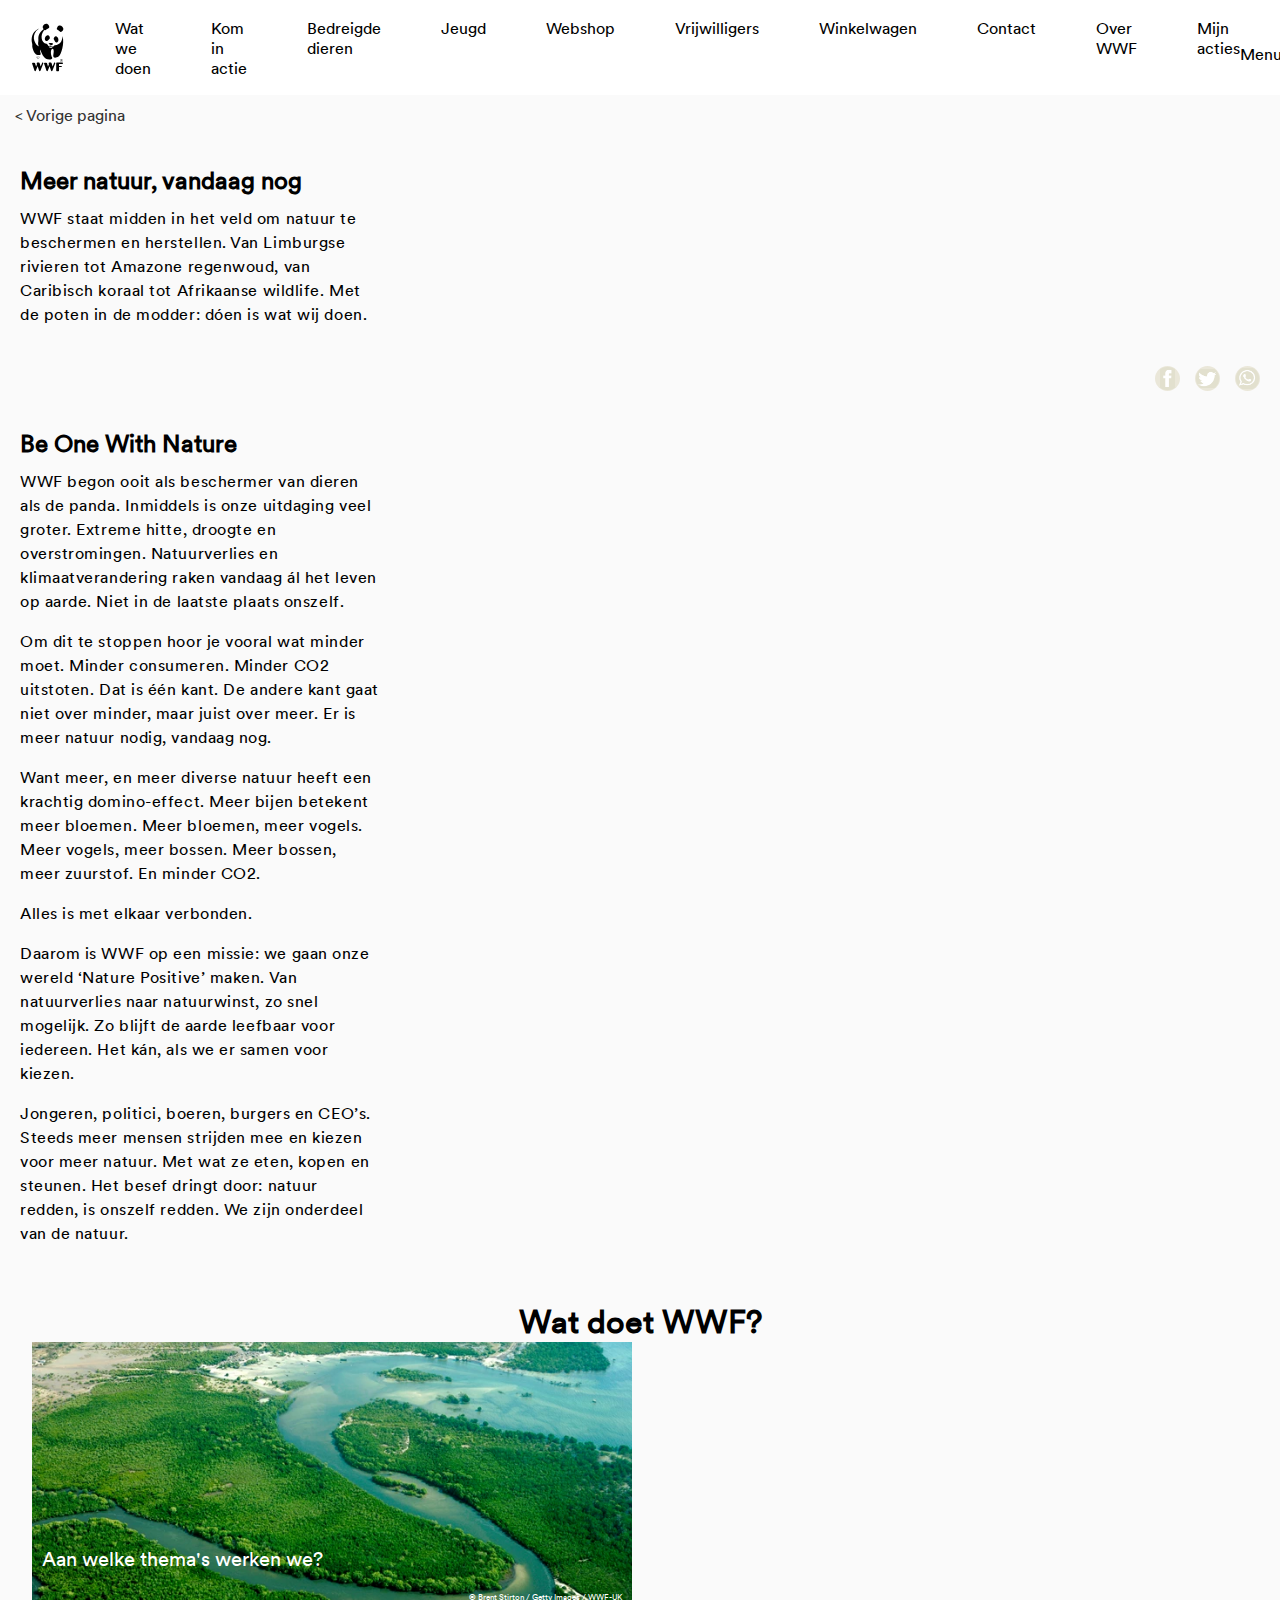
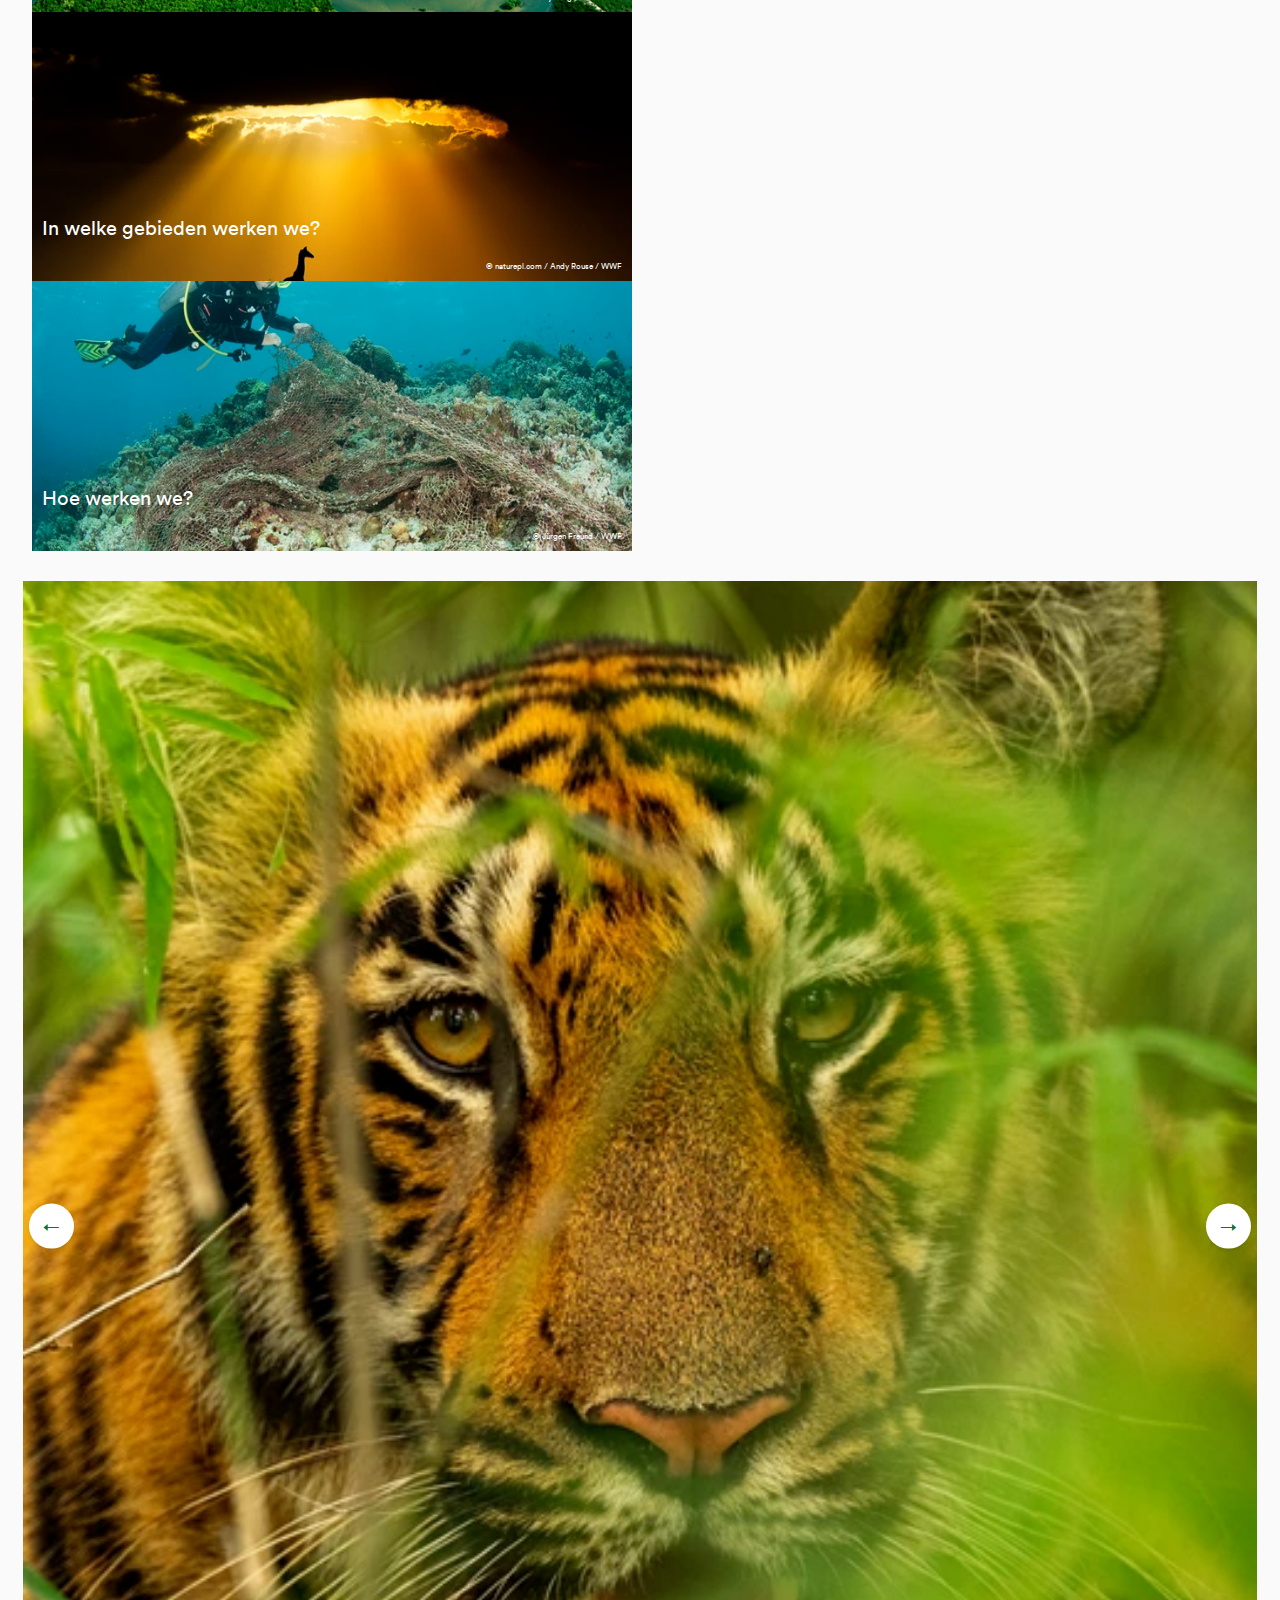
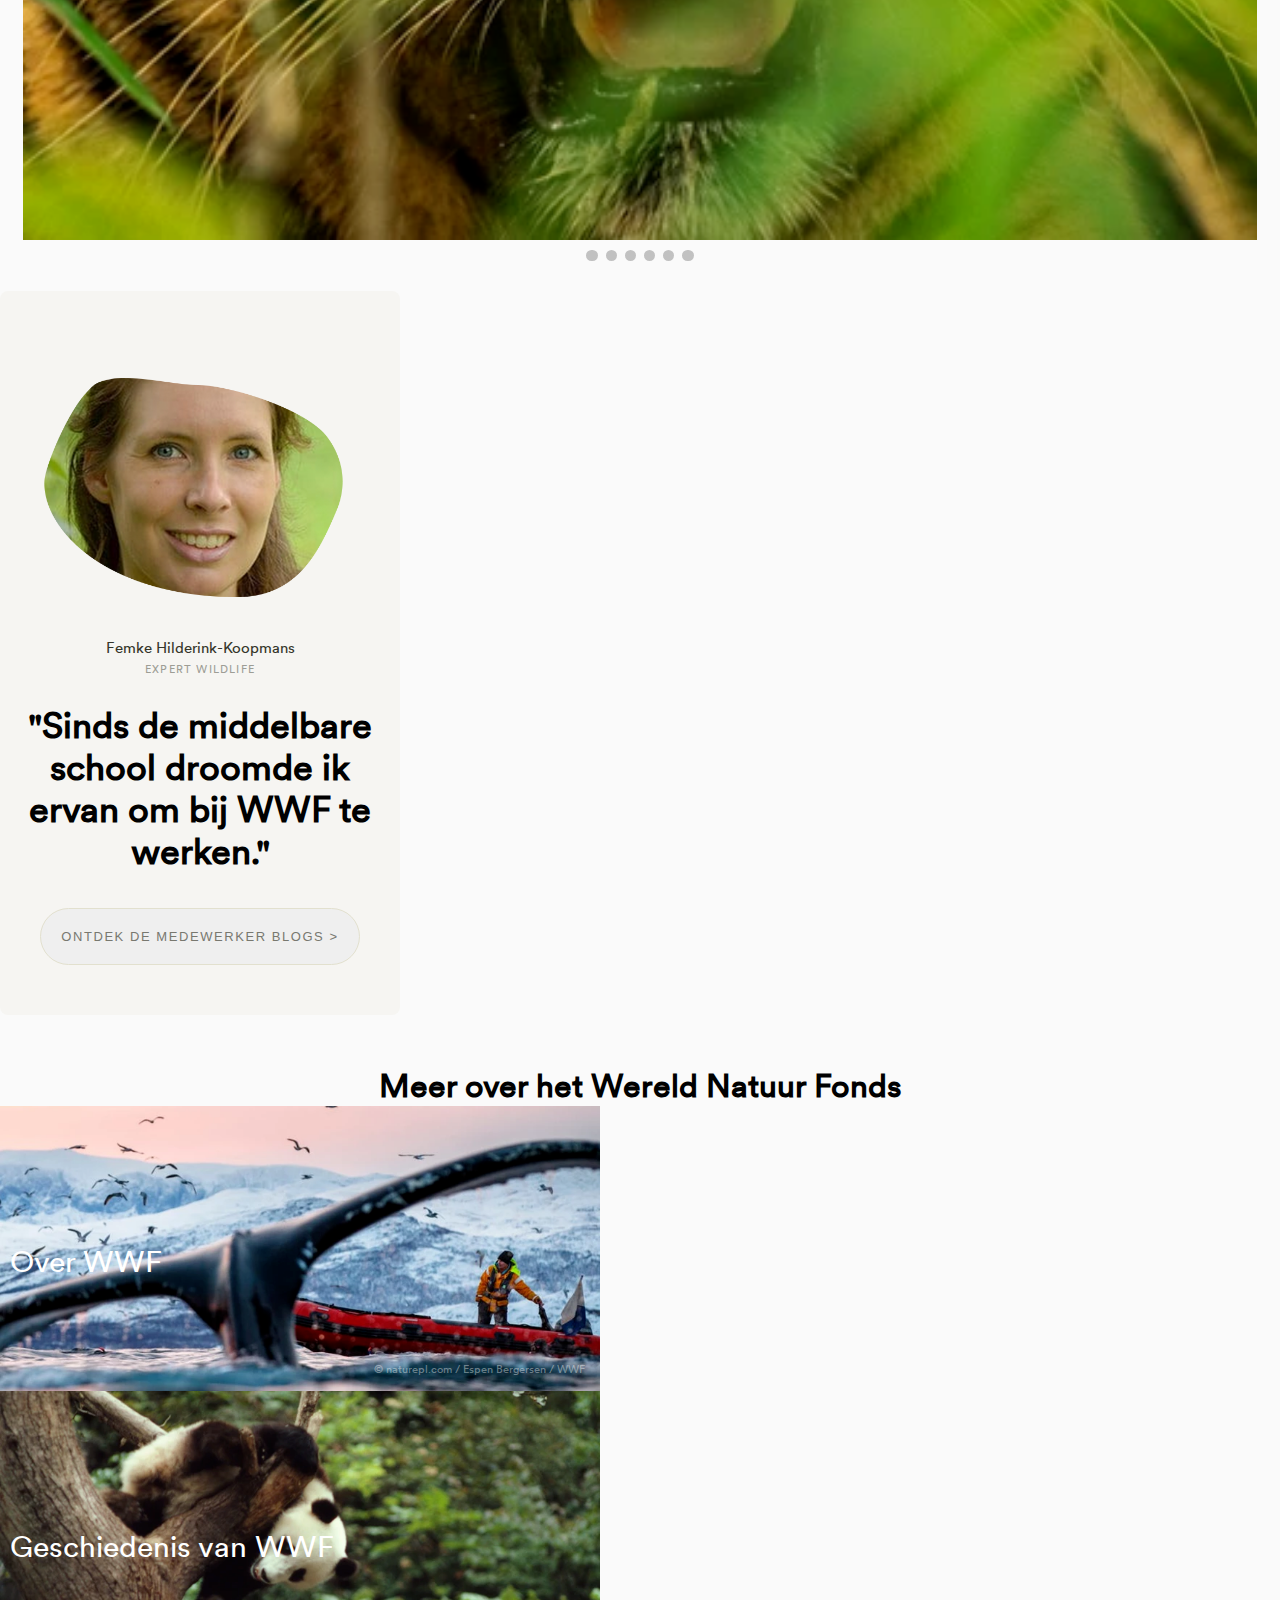
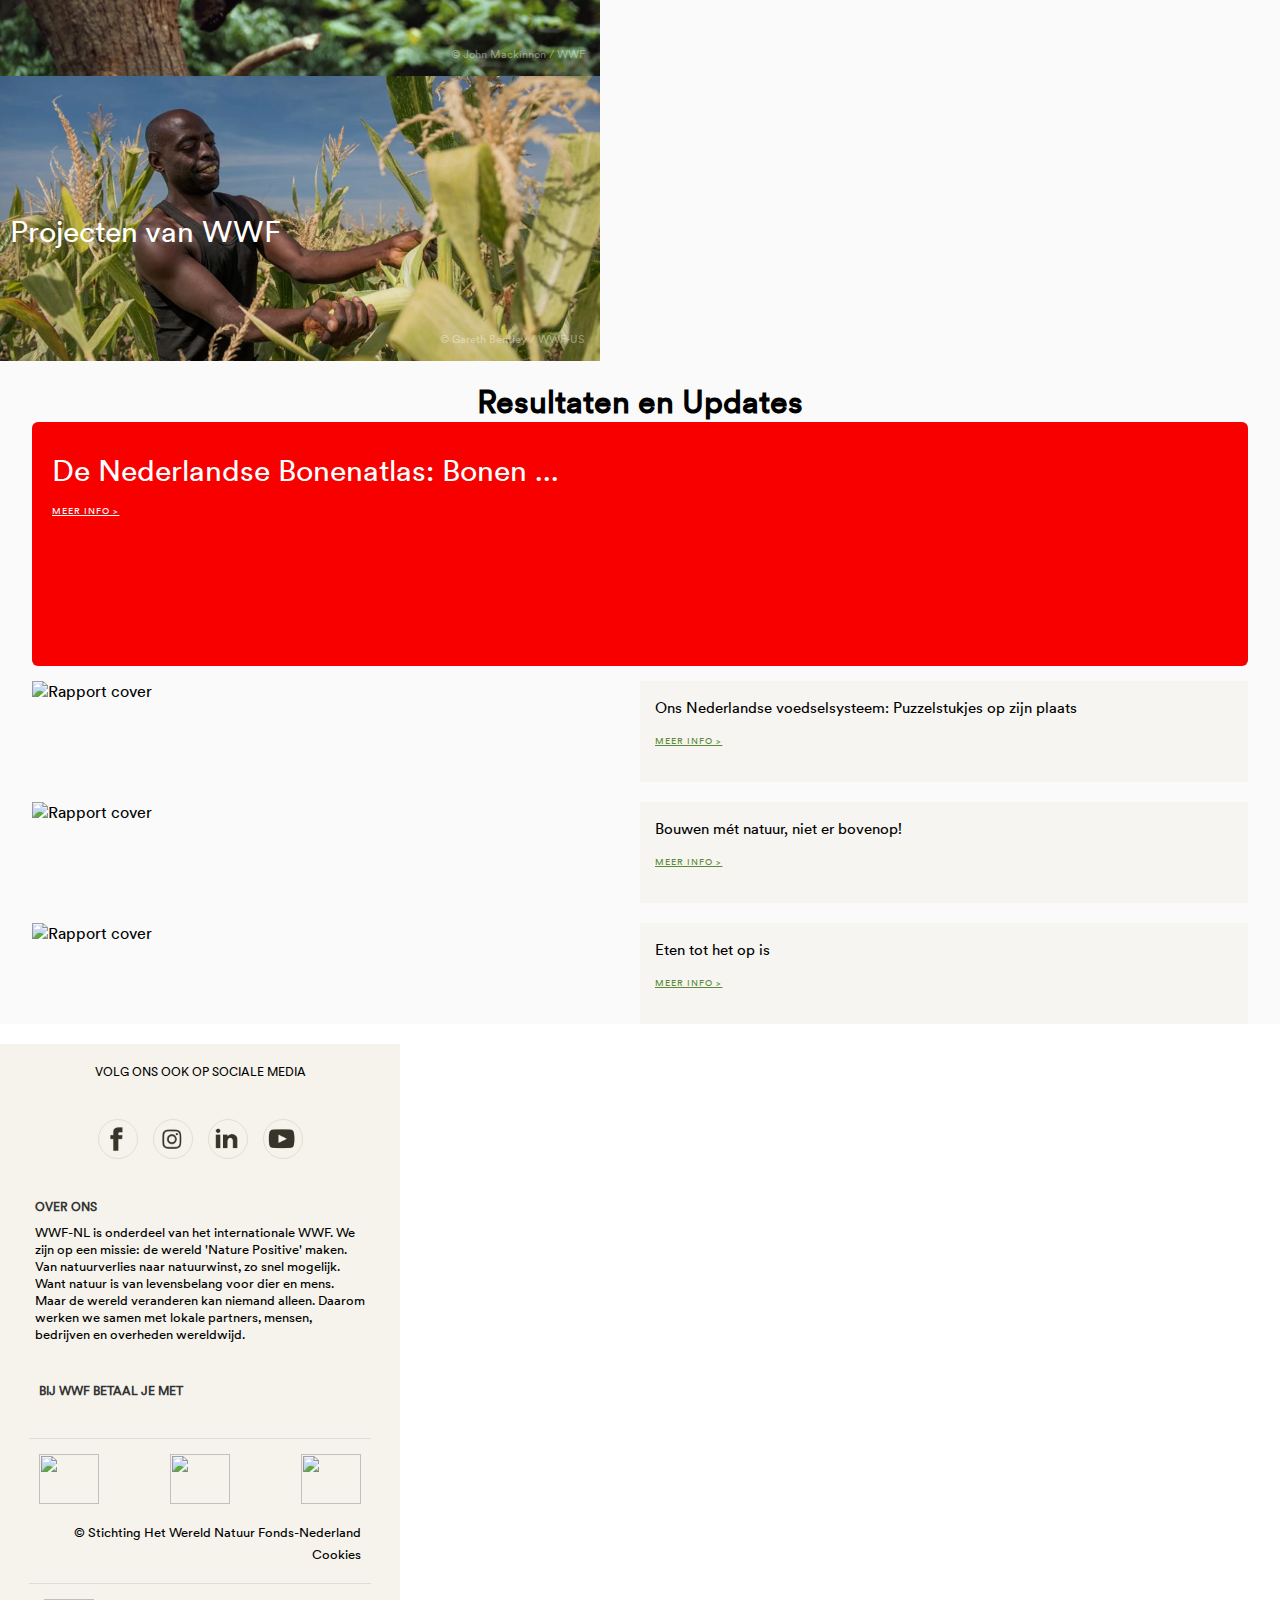
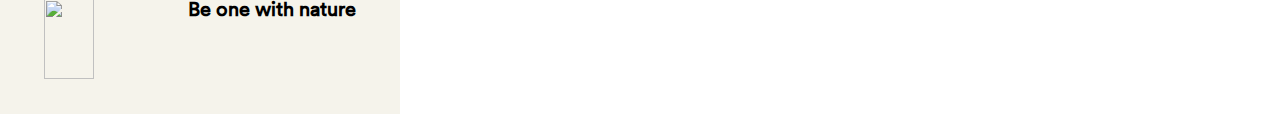
==== WatWeDoen.html @ 71cc3b85 "`hjdfljkgh;kjhgbh;j" ====
<!DOCTYPE html>
<html lang="nl">

<head>
    <meta charset="UTF-8">
    <meta name="author" content="jouw naam">
    <meta name="viewport" content="width=device-width, initial-scale=1">

    <title>WWF</title>
    <link href="styles/style.css" rel="stylesheet">
    <script src="scripts/script.js" defer></script>
    <link rel="icon" type="image/svg+xml" href="images/favicon.svg">
</head>

<body>
    <header>
        <nav class="navbar">
            <a href="#" class="nav-branding">
                <img src="images/logo.svg" alt="WWF logo" class="nav-logo">
            </a>


            <ul class="nav-menu">
                <li class="nav-item">
                    <a href="#" class="nav-link">Wat we doen</a>
                    <ul>
                        <li class="nav-item"><a href="#" class="nav-link" id="back-link">Terug</a></li>
                        <li class="nav-item"><a href="WatWeDoen.html" class="nav-link"><strong>Wat we doen</strong></a>
                        </li>
                        <li class="nav-item"><a href="#" class="nav-link">Onze focus</a></li>
                        <li class="nav-item"><a href="#" class="nav-link">Waar zijn we actief</a></li>
                        <li class="nav-item"><a href="#" class="nav-link">Hoe we werken</a></li>
                        <li class="nav-item"><a href="#" class="nav-link">Actueel</a></li>
                    </ul>
                </li>
                <li class="nav-item"><a href="#" class="nav-link">Kom in actie</a></li>
                <li class="nav-item"><a href="#" class="nav-link">Bedreigde dieren</a></li>
                <li class="nav-item"><a href="#" class="nav-link">Jeugd</a></li>
                <li class="nav-item"><a href="index.html" class="nav-link">Webshop</a></li>
                <li class="nav-item"><a href="#" class="nav-link">Vrijwilligers</a></li>
                <li class="nav-item"><a href="#" class="nav-link">Winkelwagen</a></li>
                <li class="nav-item"><a href="#" class="nav-link">Contact</a></li>
                <li class="nav-item"><a href="#" class="nav-link">Over WWF</a></li>
                <li class="nav-item"><a href="#" class="nav-link">Mijn acties</a></li>
            </ul>

            <div class="hamburger">
                <p id="div1">Menu</p>
                <span class="bar" id="div2"></span>
                <span class="bar" id="div3"></span>
                <span class="bar" id="div4"></span>
            </div>

        </nav>
    </header>

    <main class="main2">
        <!-- vorige knop -->
        <a href="index.html" class="back-button">
            &lt; Vorige pagina
        </a>

        <!-- Head 2 -->
        <div class="Head-p2">
            <h1>Meer natuur, vandaag nog</h1>
            <p>WWF staat midden in het veld om natuur te beschermen en herstellen.
                Van Limburgse rivieren tot Amazone regenwoud, van Caribisch koraal tot Afrikaanse wildlife.
                Met de poten in de modder: dóen is wat wij doen.</p>
        </div>

        <!-- deelknoppen -->
        <div class="social-share2">
            <a href="http://www.facebook.com/sharer.php?u=https://www.wwf.nl/webshop/kleding-accessoires/schoenen-en-sokken/retro-sportsokken-zwart-met-panda-logo-maat-35-40"
                target="_blank" class="icon facebook" aria-label="Deel op Facebook">
                <img src="images/facebook-icon.png" alt="Facebook">
            </a>

            <a href="https://twitter.com/share?url=https://www.wwf.nl/webshop/kleding-accessoires/schoenen-en-sokken/retro-sportsokken-zwart-met-panda-logo-maat-35-40"
                target="_blank" class="icon twitter" aria-label="Deel op Twitter">
                <img src="images/twitter-icon.png" alt="Twitter">
            </a>

            <a href="https://www.wwf.nl/webshop/kleding-accessoires/schoenen-en-sokken/retro-sportsokken-zwart-met-panda-logo-maat-35-40"
                target="_blank" class="icon whatsapp" aria-label="Deel via WhatsApp">
                <img src="images/whatsapp-icon.png" alt="WhatsApp">
            </a>
        </div>

        <section class="BeOneWithNature">
            <h1>Be One With Nature</h1>
            <p>WWF begon ooit als beschermer van dieren als de panda. Inmiddels is onze uitdaging veel groter.
                Extreme hitte, droogte en overstromingen. Natuurverlies en klimaatverandering raken vandaag ál het leven
                op aarde.
                Niet in de laatste plaats onszelf.</p>

            <p>Om dit te stoppen hoor je vooral wat minder moet. Minder consumeren. Minder CO2 uitstoten. Dat is één
                kant.
                De andere kant gaat niet over minder, maar juist over meer. Er is meer natuur nodig, vandaag nog.</p>

            <p>Want meer, en meer diverse natuur heeft een krachtig domino-effect. Meer bijen betekent meer bloemen.
                Meer bloemen, meer vogels. Meer vogels, meer bossen. Meer bossen, meer zuurstof. En minder CO2.</p>

            <p>Alles is met elkaar verbonden.</p>

            <p>Daarom is WWF op een missie: we gaan onze wereld ‘Nature Positive’ maken. Van natuurverlies naar
                natuurwinst,
                zo snel mogelijk. Zo blijft de aarde leefbaar voor iedereen. Het kán, als we er samen voor kiezen.</p>

            <p>Jongeren, politici, boeren, burgers en CEO’s. Steeds meer mensen strijden mee en kiezen voor meer natuur.
                Met wat ze eten, kopen en steunen. Het besef dringt door: natuur redden, is onszelf redden. We zijn
                onderdeel van de natuur.</p>
        </section>

        <!-- wat doet wwf? -->
        <section class="WatDoenZe">
            <h1>Wat doet WWF?</h1>
            <div>
                <a class="themas" href="#">
                    Aan welke thema's werken we?
                    <span class="footer-text">© Brent Stirton / Getty Images / WWF-UK</span>
                </a>
                <a class="gebieden" href="#">
                    In welke gebieden werken we?
                    <span class="footer-text">© naturepl.com / Andy Rouse / WWF</span>
                </a>
                <a class="werkwijze" href="#">
                    Hoe werken we?
                    <span class="footer-text">© Jürgen Freund / WWF</span>
                </a>
            </div>
        </section>



        <!-- SLIDESHOW -->
        <section id="bolletjesAndLinkButtons2" class="caroCarrousel"
            aria-label="Voorbeeld met bolletjes en links/rechts-buttons" tabIndex="-1">
            <ul>
                <li id="element1"><img src="./images2/tijger.png" alt="Tijger"></li>
                <li id="element2"><img src="./images2/planten-mangroves.png" alt="Mangroves"></li>
                <li id="element3"><img src="./images2/brazillie-vrouw.png" alt="Vrouw uit Brazilië"></li>
                <li id="element4"><img src="./images2/olifant.png" alt="Olifant"></li>
                <li id="element5"><img src="./images2/ijsvogel.png" alt="IJsvogel"></li>
                <li id="element6"><img src="./images2/koraal.png" alt="Koraal"></li>
            </ul>

            <a href="#" class="previous" aria-label="Naar het element aan de linkerkant" data-direction="previous">←</a>
            <a href="#" class="next" aria-label="Naar het element aan de rechterkant" data-direction="next">→</a>



            <nav>
                <ul>
                    <li><a href="#element1" aria-label="Ga naar element 1"></a></li>
                    <li><a href="#element2" aria-label="Ga naar element 2"></a></li>
                    <li><a href="#element3" aria-label="Ga naar element 3"></a></li>
                    <li><a href="#element4" aria-label="Ga naar element 4"></a></li>
                    <li><a href="#element5" aria-label="Ga naar element 5"></a></li>
                    <li><a href="#element6" aria-label="Ga naar element 6"></a></li>
                </ul>
            </nav>
        </section>


        <!-- wildlife expert contairen -->
        <div class="expert">
            <img src="images2/Aangepaste-vorm-femke-hilderink.png" alt="Femke Hilderink">

            <p class="quote-name">Femke Hilderink-Koopmans</p>
            <p class="quote-function">Expert wildlife</p>

            <h1>"Sinds de middelbare school droomde ik ervan om bij WWF te werken."</h1>
            <button class="blogs">Ontdek de medewerker blogs ></button>
        </div>


        <!-- Meer over WWF -->
        <section class="MeerInfo">
            <h1>Meer over het Wereld Natuur Fonds</h1>
            <div>
                <a class="Over" href="#">
                    <span class="link-text">Over WWF</span>
                    <span class="footer-text">© naturepl.com / Espen Bergersen / WWF</span>
                </a>
                <a class="Geschiedenis" href="#">
                    <span class="link-text">Geschiedenis van WWF</span>
                    <span class="footer-text">© John Mackinnon / WWF</span>
                </a>
                <a class="Projecten" href="#">
                    <span class="link-text">Projecten van WWF</span>
                    <span class="footer-text">© Gareth Bentley / WWF-US</span>
                </a>
            </div>
        </section>



        <!-- resultaten en updates -->
        <section class="ResultatenEnUpdates">
            <h1>Resultaten en Updates</h1>
            <div class="Bonenatlas">
                <h2>De Nederlandse <break>Bonenatlas: Bonen ...</break>
                </h2>
                <a href="#" target="_blank">Meer info ></a>
            </div>

            <!-- Eerste blok -->
            <div class="ContentContainer">
                <img src="https://www.wwf.nl/globalassets/afbeeldingen/illustraties--infographics/coversvoorkanten/cover-rapport-solving-the-great-food-puzzle-mockup.jpg?format=webp&mode=crop&autorotate=true&upscale=False&height=254&width=400"
                    alt="Rapport cover">

                <div class="nederlandsVoedselsysteem">
                    <h2>Ons Nederlandse voedselsysteem: <break>Puzzelstukjes op zijn plaats</break>
                    </h2>
                    <a href="#" target="_blank">Meer info ></a>
                </div>
            </div>

            <!-- Tweede blok -->
            <div class="ContentContainer">
                <img src="https://www.wwf.nl/globalassets/afbeeldingen/blog/evita/mangrove-en-vogel.jpg?format=webp&mode=crop&autorotate=true&upscale=False&height=254&width=400"
                    alt="Rapport cover">

                <div class="nederlandsVoedselsysteem">
                    <h2>Bouwen mét natuur, niet er bovenop!</h2>
                    <a href="#" target="_blank">Meer info ></a>
                </div>
            </div>

            <!-- Derde blok -->
            <div class="ContentContainer">
                <img src="https://www.wwf.nl/globalassets/afbeeldingen/onze-focus/food/graan-tarwe.jpg?format=webp&mode=crop&autorotate=true&upscale=False&height=254&width=400"
                    alt="Rapport cover">

                <div class="nederlandsVoedselsysteem">
                    <h2>Eten tot het op is</h2>
                    <a href="#" target="_blank">Meer info ></a>
                </div>
            </div>

        </section>

    </main>

</body>


<footer>
    <section>
        <p>VOLG ONS OOK OP SOCIALE MEDIA</p>
        <!-- deelknoppen -->
        <div class="social-footer">
            <a href="http://www.facebook.com/sharer.php?u=https://www.wwf.nl/webshop/kleding-accessoires/schoenen-en-sokken/retro-sportsokken-zwart-met-panda-logo-maat-35-40"
                target="_blank" class="icon facebook" aria-label="Deel op Facebook">
                <img src="images/facebook-icon2.png" alt="Facebook">
            </a>

            <a href="https://www.instagram.com/wereldnatuurfonds" target="_blank" class="icon instagram"
                aria-label="Deel op Twitter">
                <img src="images/insta-icon.png" alt="Instagram">
            </a>

            <a href="http://www.linkedin.com/company/2324848" target="_blank" class="icon linkedin"
                aria-label="Deel via WhatsApp">
                <img src="images/linkedin-icon.png" alt="Linkedin">
            </a>

            <a href="http://www.youtube.com/user/WWFNetherlands" target="_blank" class="icon YouTube"
                aria-label="Deel via WhatsApp">
                <img src="images/youTube-icon.png" alt="YouTube">
            </a>
        </div>

        <section class="over-ons-footer">
            <h1>OVER ONS</h1>
            <p>WWF-NL is onderdeel van het internationale WWF. We zijn op een missie: de wereld 'Nature Positive' maken.
                Van natuurverlies naar natuurwinst, zo snel mogelijk. Want natuur is van levensbelang voor dier en mens.
                Maar de wereld veranderen kan niemand alleen. Daarom werken we samen met lokale partners, mensen,
                bedrijven en overheden wereldwijd.</p>
        </section>

        <section class="betalen">
            <h1>BIJ WWF BETAAL JE MET</h1>

            <img src="https://www.wwf.nl/Content/dist/img/logos/ideal.svg" alt="">
            <img src="https://www.wwf.nl/Content/dist/img/logos/sepa.png" alt="">
        </section>
    </section>

    <section class="sponsoren">
        <div class="sponsoren-images">
            <img src="https://www.wwf.nl/globalassets/afbeeldingen/logos-en-iconen/partners-footer/npl_logo_2022.png"
                alt="">
            <img src="https://www.wwf.nl/globalassets/afbeeldingen/logos-en-iconen/partners-footer/wwf-logo-anbi.png"
                alt="">
            <img src="https://www.wwf.nl/globalassets/afbeeldingen/logos-en-iconen/partners-footer/logo_erkend_goed_doel_rgb.png"
                alt="">
        </div>
        <p>© Stichting Het Wereld Natuur Fonds-Nederland</p>
        <a href="#">Cookies</a>
    </section>




    <section class="footerLogo">
        <img src="https://www.wwf.nl/Content/dist/img/logo-footer.svg" alt="">
        <h1>Be one with nature</h1>
    </section>

</footer>

</html>
---- styles/style.css ----
/**************/
/* CSS REMEDY */
/**************/
*,
*::after,
*::before {
  box-sizing: border-box;
}






/*********************/
/* CUSTOM PROPERTIES */
/*********************/
:root {
  /* startje */
  --color-text: #111;
  --color-background: #eee;
}





/****************/
/* JOUW STYLING */
/****************/

/* jouw code */

/* op basis van https://www.youtube.com/watch?v=XM7sEpl0f7c */

/* BRONNEN:
https://www.youtube.com/watch?v=flItyHiDm7E&t=18s
*/


* {
  padding: 0;
  margin: 0;
  box-sizing: border-box;
}

@font-face {
  font-family: 'CircularXXWeb-Book';
  src: url('../fonts/CircularXXWeb-Book.woff2') format('woff2');
}

@font-face {
  font-family: 'Fontello';
  src: url('../fonts/fontello.woff2') format('woff2');
}

@font-face {
  font-family: 'CustomFont1';
  src: url('../fonts/iJWKBXyIfDnIV7nBrXyw023e (1).woff2') format('woff2');
}

@font-face {
  font-family: 'CustomFont2';
  src: url('../fonts/JTUSjIg1_i6t8kCHKm459WlhyyTh89Y.woff2') format('woff2');
}

@font-face {
  font-family: 'CustomFont3';
  src: url('../fonts/memvYaGs126MiZpBA-UvWbX2vVnXBbObj2OVTS-mu0SC55I.woff2') format('woff2');
}

@font-face {
  font-family: 'WWFWebFont';
  src: url('../fonts/wwf-webfont.woff') format('woff');
}

@font-face {
  font-family: 'CustomFont4';
  src: url('../fonts/WwkfxPmzE06v_ZW1XnrBGoIAUA.woff2') format('woff2');
}


header {
  background-color: rgba(255, 255, 255, 0);
  box-shadow: #8f8b8b;
}

main {
  background-color: #FAFAFA;
}

li {
  list-style: none;
}

a {
  color: rgb(0, 0, 0);
  text-decoration: none;
}

body {
  font-family: 'CircularXXWeb-Book', Arial, sans-serif;

}


/****************/
/* Hamburger menu */
/****************/
.navbar {
  min-height: 70px;
  display: flex;
  justify-content: space-between;
  align-items: center;
  padding: 0 24px;

}

.navbar p {
  color: rgb(0, 0, 0);
}

.nav-menu {
  display: flex;
  /*justify-content: space-between;*/
  align-items: left;
  padding-left: 20px;
  gap: 60px;
  z-index: 100;
}

.nav-branding {
  font-size: 2rem;
}

.nav-link {
  transition: 0.7s ease;
}

.nav-link:hover {
  color: dodgerblue;
}

.hamburger {
  display: grid;
  grid-template-columns: repeat(2, 1fr);
  grid-template-rows: repeat(3, 0.5em);
  grid-column-gap: 0px;
  grid-row-gap: 0px;
  cursor: pointer;
}

#div1 {
  grid-area: 2 / 1 / 3 / 2;
}

#div2 {
  grid-area: 1 / 2 / 2 / 3;
}

#div3 {
  grid-area: 2 / 2 / 3 / 3;
}

#div4 {
  grid-area: 3 / 2 / 4 / 3;
}

.bar {
  display: block;
  width: 25px;
  height: 3px;
  margin: 5px auto;
  -webkit-transition: all 0.3s ease-in-out;
  transition: all 0.3s ease-in-out;
  background-color: rgb(0, 0, 0);
}

.nav-branding {
  margin: 0;
  padding: 0;
}

.nav-logo {
  max-height: 95px;
  width: auto;
  display: block;
}

.navbar {
  padding: 0;
}


@media (max-width: 768px) {

  /* Hamburger effect */
  .hamburger.active .bar:nth-child(3) {
    opacity: 0;
  }

  .hamburger.active .bar:nth-child(2) {
    transform: translate(0, 8px) rotate(45deg);
  }

  .hamburger.active .bar:nth-child(4) {
    transform: translate(0, -8px) rotate(-45deg);
  }

  /* Het hoofdmenu dat van links schuift */
  .nav-menu {
    position: absolute;
    left: -100%;
    /* Begin van de pagina */
    top: 90px;
    gap: 0;
    flex-direction: column;
    background-color: rgb(255, 255, 255);
    width: 100%;
    height: 100%;
    /* Zorgt ervoor dat het menu de volledige hoogte van de pagina bedekt */
    text-align: left;
    transition: 0.3s;
  }

  /* Actief menu van links schuiven */
  .nav-menu.active {
    left: 0;
    /* Het schuift in de pagina */
  }

  /* Tweede menu, dat van rechts schuift */
  .nav-item:nth-of-type(1) ul {
    position: absolute;
    right: -100%;
    /* Begin buiten het scherm aan de rechterkant */
    top: 0px;
    gap: 0;
    flex-direction: column;
    background-color: rgb(255, 255, 255);
    width: 100%;
    height: 100%;
    /* Zorgt ervoor dat het menu de volledige hoogte van de pagina bedekt */
    text-align: left;
    padding-left: 20px;
    transition: 0.3s ease-in-out;
    /* Zorg ervoor dat de overgang soepel is */
  }

  /* Het tweede menu schuift van rechts naar binnen */
  .nav-item:nth-of-type(1) ul.active {
    right: 0;
    /* Het schuift van rechts naar binnen */
  }


  .nav-item {
    padding: 16px 0;
  }
}


.nav-item:nth-of-type(1) ul {
  position: absolute;
  left: -100%;
}

.nav-item:nth-of-type(1) ul.active {
  left: 0;
}

.nav-menu.active {
  left: 0;
}







/****************/
/* vorige knop */
/****************/
.back-button {
  display: inline-flex;
  align-items: center;
  text-decoration: none;
  color: #333;
  /* Donkergrijze tekstkleur */
  font-size: 16px;
  /* Grootte van de tekst */
  font-weight: 500;
  /* Vetgedrukte tekst */
  padding: 10px 15px;
}

/****************/
/* Slide show */
/****************/
.caroCarrousel {
  /* basis waarden die door de hele carrousel gebruikt worden */
  /* kun je zelf aanpassen */
  --caroCarrouselMainColor: #333;
  --caroCarrouselAccentColor: #1b75b3;
  --caroCarrouselShadeColor: #ddd9;

  position: relative;
  overflow: hidden;
  /* om de linkbuttons te verbergen */
  outline: none;



  max-width: 98%;
  /* Beperkt de breedte tot 80% van de pagina */
  margin: 15px auto;
  /* Voegt ruimte toe rondom en centreert de slideshow */
  margin-bottom: 10px;
  border: 2px;
  padding: 10px;
  /* Optioneel: binnenruimte */

}

/* dark mode */
@media (prefers-color-scheme: dark) {
  .caroCarrousel {
    --caroCarrouselMainColor: #ccc;
    --caroCarrouselShadeColor: #4449;
  }
}


/************************************/
/* de carrousel elementen container */
.caroCarrousel>ul {
  margin: 0;
  padding: 0;
  list-style: none;
  display: flex;

  /* handmatig scrollen is mogelijk */
  overflow: hidden;

  /* snappen als er gescrolled wordt - andere helft bij li */
  scroll-snap-type: inline mandatory;

  /* smooth scrollen */
  scroll-behavior: smooth;

  /* scrollbar zoveel mogelijk verbergen */
  -webkit-overflow-scrolling: touch;
  /* voor iOS*/
  -ms-overflow-style: none;
  /* voor IE */
  scrollbar-width: none;
  /* voor firefox */
}

.caroCarrousel>ul::-webkit-scrollbar {
  /* scrollbar zoveel mogelijk verbergen */
  display: none;
  /* voor chrome, safari en edge*/
}


/**************************/
/* de carrousel elementen */
.caroCarrousel>ul li {
  flex-basis: 100%;
  flex-shrink: 0;
  /* snappen als er gescrolled wordt - andere helft bij ul */
  scroll-snap-align: center;
}


/**********************************/
/* de carrousel elementen content */

/* de stijlen voor jouw content hier */
.caroCarrousel>ul li>img {
  display: block;
  width: 100%;
}


/****************/
/* DE BOLLETJES */
/****************/

.caroCarrousel nav ul {
  left: 50%;
  bottom: -2px;
  /* Zet de bolletjes iets lager, zodat ze niet uit de container vallen */
  margin: 0;
  padding: 10px;
  list-style: none;
  display: flex;
  justify-content: center;
  gap: 0.5em;
  z-index: 10;
  /* Zorg ervoor dat de bolletjes boven de carrousel liggen */
}

.caroCarrousel>nav li {
  flex-basis: 0.7em;
  /* nog kleinere bolletjes */
  aspect-ratio: 1/1;
}

.caroCarrousel>nav a {
  display: block;
  width: 0.7em;
  /* maak de bolletjes kleiner */
  height: 0.7em;
  /* maak de bolletjes kleiner */
  text-decoration: none;
  color: #fff;
  /* kleur van de bolletjes */
  background-color: #c1c1c1;
  /* kleur van de bolletjes */
  border-radius: 50%;
  /* maakt de bolletjes rond */
  outline: none;
  transition: background-color 0.3s, transform 0.3s;
  /* overgang voor hover en active state */
}

.caroCarrousel>nav a:hover,
.caroCarrousel>nav a:focus {
  background-color: #368714;
  /* accentkleur bij hover */
  transform: scale(1.2);
  /* vergroting bij hover */
}

.caroCarrousel>nav a.current {
  background-color: #368714;
  /* de kleur van het actieve bolletje */
}



/****************************/
/* PREV EN NEXT LINKBUTTONS */
/****************************/
.caroCarrousel>a {
  position: absolute;
  width: 2.8em;
  height: 2.8em;
  top: 50%;
  transform: translateY(-50%);
  color: #097430;
  background-color: #ffffff;
  outline: none;
  box-shadow: 0 2px 4px 0 rgba(0, 0, 0, 0.13);
  display: grid;
  place-items: center;
  border-radius: 50%;
  /* Maakt het een cirkel */
  transition: background-color 0.3s;
}

.caroCarrousel>a.previous {
  left: 1em;
}

.caroCarrousel>a.next {
  right: 1em;
}


.caroCarrousel:hover>a.previous,
.caroCarrousel:focus-within>a.previous {
  left: 0.5em;
  /* Schuift naar binnen als de carrousel wordt gehighlighted */
}

.caroCarrousel:hover>a.next,
.caroCarrousel:focus-within>a.next {
  right: 0.5em;
  /* Schuift naar binnen als de carrousel wordt gehighlighted */
}




/***********************/
/* Dropdowns */

.dropdown-container {
  border-bottom: 1px solid #ddd;
  width: 98%;
  margin: 0 auto;
  overflow: hidden;
  padding-right: 7.5px;
  padding-left: 7.5px;
}

.dropdown-toggle {
  display: flex;
  justify-content: space-between;
  align-items: center;
  width: 100%;
  padding: 15px;
  padding-left: 0px;
  background: none;
  border: none;
  outline: none;
  cursor: pointer;
  font-size: 16px;
  color: #333;
}

.dropdown-arrow {
  width: 12px;
  height: 12px;
  border: solid #333;
  border-width: 0 2px 2px 0;
  transform: rotate(45deg);
  transition: transform 0.3s ease;
}

.dropdown-toggle.active .dropdown-arrow {
  transform: rotate(-135deg);
}

.dropdown-content {
  display: none;
  font-size: 14px;
  font-family: 'Rubic', sans-serif;
  line-height: 21px;
  color: #555;
  border-top: 1px solid #ddd;
}

.dropdown-content img {
  width: 100%;
  height: auto;
  object-fit: contain;
  max-width: 100%;
  display: block;
  margin-top: 15px;
}

.dropdown-content p {
  display: block;
  margin-block-start: 1em;
  margin-block-end: 1em;
  margin-inline-start: 0px;
  margin-inline-end: 0px;
  unicode-bidi: isolate;
}


.dropdown-content.show {
  display: block;
}








/**********************/
/* Product info block */
/**********************/
/* Algemene styling voor de sectie */
.product-section {
  background-color: #FAFAFA;
  border-radius: 10px;
  padding: 20px;
  max-width: 400px;
  /* Beperkt de breedte */
  margin: 20px auto;
  font-family: Arial, sans-serif;
  box-shadow: 0 4px 8px rgba(0, 0, 0, 0.1);
  /* Subtiele schaduw */
  text-align: center;
}

/* Product header - flexbox voor uitlijning */
.product-header {
  display: flex;
  justify-content: space-between;
  align-items: center;
  /* Zorgt ervoor dat de bovenkant van h1 en prijs op dezelfde hoogte zitten */
  margin-bottom: 15px;
}


.product-title {
  font-family: 'WWFWebFont', serif;
  font-size: 24px;
  letter-spacing: 1.17px;
  color: #333;
  margin-bottom: 0;
  text-align: left;
  /* Uitlijning aan de linkerzijde */
  line-height: 1.2;
  /* Zorgt ervoor dat de tekst mooi uitgelijnd is */
}


/* Zorg ervoor dat de prijs rechts wordt uitgelijnd */
.product-price {
  font-size: 16px;
  font-family: 'Rubic', sans-serif;
  color: #4caf50;
  /* Groen voor de prijs */
  font-weight: 700;
  margin: 0;
  text-align: right;
  /* Uitlijning aan de rechterzijde */
  line-height: 1.2;
  /* Zorgt ervoor dat de prijs goed uitgelijnd is met de titel */
}

/* Verwijder de puntmarker van de li */
li[aria-label="dropdown"] {
  list-style-type: none;
  /* Verwijdert de puntmarker */
  padding: 0;
}

/* Dropdown styling */
.custom-select {
  position: relative;
  width: 100%;
  margin: 10px 0;
}

.custom-select select {
  appearance: none;
  -moz-appearance: none;
  -webkit-appearance: none;
  width: 100%;
  padding: 10px 16px;
  border: 1px solid #ccc;
  /* Dunne grijze rand */
  border-radius: 50px;
  /* Ronde uiteinden */
  background-color: #fff;
  /* Witte achtergrond */
  font-size: 16px;
  color: #333;
  /* Tekstkleur */
  cursor: pointer;
  outline: none;
  transition: border-color 0.3s ease, box-shadow 0.3s ease;
  /* Soepel overgangseffect */
}

.custom-select::after {
  content: '';
  position: absolute;
  right: 20px;
  top: 50%;
  transform: translateY(-50%);
  width: 0;
  height: 0;
  border-left: 8px solid transparent;
  /* Pijl links */
  border-right: 8px solid transparent;
  /* Pijl rechts */
  border-top: 6px solid #666;
  /* Naar beneden wijzende pijl */
  pointer-events: none;
}

/* Knop styling */
.add-to-cart {
  display: inline-block;
  width: 100%;
  /* Zorgt ervoor dat de knop even breed is als de dropdown */
  padding: 12px 20px;
  background: linear-gradient(135deg, #9bc469, #769c4e);
  /* Groene gradient */
  color: white;
  font-size: 14px;
  font-weight: bold;
  text-transform: uppercase;
  border: none;
  border-radius: 50px;
  /* Ronde knop */
  cursor: pointer;
  transition: background 0.3s ease, box-shadow 0.3s ease;
}

.add-to-cart:hover {
  background: linear-gradient(135deg, #769c4e, #9bc469);
  /* Omgekeerde gradient */
  box-shadow: 0 4px 8px rgba(0, 0, 0, 0.2);
}


/****************************/
/* Call to action block */
/****************************/
.call-to-action {
  background-color: #f6f5f2;
  padding: 22px;
  max-width: 95%;
  /* Vergroot de breedte indien nodig */
  margin: 20px auto;
  font-family: Arial, sans-serif;
}

.cta-content {
  display: flex;
  /* Zet flexbox in om de inhoud naast elkaar te plaatsen */
  align-items: center;
  /* Zorgt ervoor dat het logo en de tekst verticaal gecentreerd worden */
  justify-content: flex-start;
  /* Zorgt ervoor dat de elementen aan de linkerkant blijven */
}

.cta-content img {
  max-height: 40px;
  /* Zorgt ervoor dat het logo niet te groot wordt */
  margin-right: 15px;
  /* Voegt ruimte toe tussen het logo en de tekst */
}

.cta-content p {
  margin: 0;
  /* Verwijdert de standaard marge van de paragraaf */
  font-size: 14px;
  /* Pas de lettergrootte aan naar wens */
  font-family: 'Rubic', sans-serif;
  line-height: 22px;
  padding-left: 22px;

}



/**********************/
/* Product info block 2 */
/**********************/

.product-info2 {
  font-size: 14px;
  /* Pas de lettergrootte aan naar wens */
  font-family: 'Rubic', sans-serif;
  color: #333;
  /* Tekstkleur */
  line-height: 1.6;
  /* Regelafstand */
  border-radius: 10px;
  padding: 20px;
  max-width: 600px;
  /* Vergroot de breedte indien nodig */
  margin: 20px auto;
}

.product-info2 ul {
  list-style: none;
  /* Verwijdert standaard lijst-styling */
  padding: 0;
  margin: 0;
}

.product-info2 li {
  display: flex;
  /* Maakt de inhoud horizontaal uitgelijnd */
  align-items: flex-start;
  margin-bottom: 10px;
  /* Ruimte tussen de punten */
}

.product-info2 .checkmark {
  color: #3cb046;
  /* Groene kleur voor de checkmark */
  font-weight: bold;
  margin-right: 10px;
  /* Ruimte tussen de checkmark en tekst */
}



/****************/
/* share buttons */
/****************/
/* Container voor sociale media */
.social-share {
  display: flex;
  gap: 15px;
  padding-left: 20px;
}

/* Algemene styling voor de iconen */
.social-share .icon {
  width: 25px;
  height: 25px;
  border-radius: 50%;
  background-color: #eae7d9;
  display: flex;
  align-items: center;
  justify-content: center;
  text-decoration: none;
  transition: transform 0.3s ease, background-color 0.3s ease;
  cursor: pointer;
  position: relative;
  overflow: hidden;
  border: none;
  /* Geen randen rond de iconen */
  outline: none;
  /* Geen focusrand bij klikken */
}


/* Styling voor afbeeldingen binnen iconen */
.social-share .icon img {
  width: 90%;
  /* Zorgt dat de afbeelding bijna de volledige cirkel vult */
  height: 90%;
  /* Houdt dezelfde verhouding als de breedte */
  object-fit: contain;
  /* Houdt de afbeelding netjes binnen de cirkel */
  border-radius: 50%;
  /* Zorgt dat afbeeldingen afgerond blijven indien nodig */
}

/* Toast-melding voor "link gekopieerd" */
.copy-toast {
  position: fixed;
  top: 10px;
  right: 10px;
  background-color: #4caf50;
  /* Groen zoals op de WWF-site */
  color: white;
  padding: 10px 20px;
  border-radius: 5px;
  font-size: 14px;
  box-shadow: 0 4px 6px rgba(0, 0, 0, 0.2);
  opacity: 0;
  /* Verborgen standaard */
  transition: opacity 0.5s ease, transform 0.5s ease;
  transform: translateY(-20px);
  /* Verschijnt van boven naar beneden */
  z-index: 1000;
}

/* Toon de toast */
.copy-toast.show {
  opacity: 1;
  transform: translateY(0);
  /* Beweegt terug naar zijn oorspronkelijke positie */
}


/**********************/
/* voordeel pak container */
/**********************/
.voordeel-container {
  text-align: center;
  padding: 20px;
  border-radius: 8px;
  max-width: 400px;
}

.voordeel-container img {
  width: 100%;
  border-radius: 8px;
  margin-bottom: 15px;
}

.voordeel-container h1 {
  color: #333;
  margin: 10px 0;
  font-size: 40px;
  line-height: 49px;
  font-weight: 300;
  font-family: 'Rubic', sans-serif;

}

.voordeel-container p {
  font-size: 1rem;
  font-family: 'Rubic', sans-serif;

  color: #555;
  margin-bottom: 20px;
}

.voordeel-container a {
  display: inline-block;
  text-decoration: underline;
  /* Onderstreep de link */
  padding: 10px 20px;
  border-radius: 4px;
  font-size: 1rem;
  color: #5d8b34;
  /* Donkergroene kleur */
}

/* Zorg ervoor dat de link op verschillende staten de juiste kleur heeft */
.voordeel-container a:link {
  color: #5d8b34;
  /* Donkergroen voor niet-bezochte links */
}

.voordeel-container a:visited {
  color: #8bc34a;
}

.voordeel-container a:hover {
  color: #8bc34a;
  /* Lichter groen bij hover */
}



/**********************/
/* HealthySeas */
/**********************/
.HealthySeas {
  text-align: left;
  padding: 20px;
  border-radius: 8px;
  max-width: 400px;
}

.HealthySeas img {
  width: 100%;
  border-radius: 8px;
}

.HealthySeas h1 {
  font-size: 1.5rem;
  color: #333;
  margin: 10px 0;
}

.HealthySeas p {
  font-size: 1rem;
  color: #555;
  margin-bottom: 20px;
}

.HealthySeas a {
  display: inline-block;
  text-decoration: underline;
  /* Onderstreep de link */
  border-radius: 4px;
  font-size: 1rem;
  color: #5d8b34;
  /* Donkergroene kleur */
}

/* Zorg ervoor dat de link op verschillende staten de juiste kleur heeft */
.HealthySeas a:link {
  color: #5d8b34;
  /* Donkergroen voor niet-bezochte links */
}

.HealthySeas a:visited {
  color: #8bc34a;
}

.HealthySeas a:hover {
  color: #8bc34a;
  /* Lichter groen bij hover */
}




/**********************/
/* Rode lijst */
/**********************/
.RodeLijst {
  text-align: center;
  background: #f6f5f2;
  padding: 20px;
  margin-top: 30px;
  margin-bottom: 30px;
  border-radius: 8px;
  max-width: 400px;
}

.RodeLijst img {
  width: 47px;
  border-radius: 8px;
}

.RodeLijst h1 {
  font-size: 30px;
  color: #333;
  margin: 10px 0;
}

.RodeLijst p {
  font-size: 15px;
  color: #555;
  margin-bottom: 20px;
}





/**********************/
/* footer */
/**********************/

footer {
  text-align: center;
  background: #f5f3eb;
  padding: 20px;
  max-width: 400px;
}

footer p {
  font-size: 12px;
}


/* deelknoppen */
.social-footer {
  display: flex;
  gap: 15px;
  align-items: center;
  justify-content: center;
  margin-top: 40px;
  margin-bottom: 40px;

}

.social-footer .icon {
  width: 40px;
  height: 40px;
  border-radius: 50%;
  border: 1px solid #e2e0ce;
  display: flex;
  align-items: center;
  justify-content: center;
  text-decoration: none;
  transition: transform 0.3s ease, background-color 0.3s ease;
  cursor: pointer;
  position: relative;
  overflow: hidden;
  outline: none;
  /* Geen focusrand bij klikken */
}


.social-footer .icon img {
  width: 90%;
  /* Zorgt dat de afbeelding bijna de volledige cirkel vult */
  height: 90%;
  /* Houdt dezelfde verhouding als de breedte */
  object-fit: contain;
  /* Houdt de afbeelding netjes binnen de cirkel */
  border-radius: 50%;
  /* Zorgt dat afbeeldingen afgerond blijven indien nodig */
}


/* over ons */
.over-ons-footer {
  text-align: left;
  padding-left: 15px;
  padding-right: 15px;
  border-radius: 8px;
  max-width: 400px;
}

.over-ons-footer h1 {
  font-size: 12px;
  color: #333;
  margin: 10px 0;
}

.over-ons-footer p {
  font-size: 13px;
  color: #000;
  margin-bottom: 20px;
}



/* betalen */
.betalen {
  text-align: left;
  padding-left: 15px;
  padding-right: 15px;
  max-width: 400px;
  border-bottom: 1px solid #ddd;
  width: 95%;
  padding: 10px;
  margin: 0 auto;
  overflow: hidden;
}

.betalen h1 {
  font-size: 12px;
  color: #333;
  margin: 10px 0;
}

.betalen p {
  font-size: 13px;
  color: #000;
  margin-bottom: 20px;
}

.betalen img:nth-of-type(1) {
  width: 40px;
  margin-right: 20px;
}

.betalen img:nth-of-type(2) {
  width: 55px;
}

/* sponsoren */
.sponsoren {
  text-align: left;
  padding: 15px 10px;
  padding-bottom: 0px;
  max-width: 400px;
  border-bottom: 1px solid #ddd;
  width: 95%;
  margin: 0 auto;
  overflow: hidden;
  display: flex;
  flex-direction: column;
  /* Zorgt dat afbeeldingen en tekst apart worden behandeld */
  align-items: stretch;
}

.sponsoren-images {
  display: flex;
  /* Zet de afbeeldingen naast elkaar */
  justify-content: space-between;
  /* Verdeel de ruimte gelijkmatig */
  align-items: center;
  /* Zorg dat ze gecentreerd zijn op dezelfde hoogte */
  margin-bottom: 20px;
  /* Ruimte tussen afbeeldingen en tekst */
}

.sponsoren-images img {
  width: 60px;
  height: 50px;
}

.sponsoren p {
  text-align: right;
  font-size: 13px;
  color: #000;
  margin-bottom: 5px;
}

.sponsoren a {
  display: block;
  text-align: right;
  font-size: 13px;
  color: #000;
  margin-bottom: 20px;
  text-decoration: none;
}




/* footerLogo */
.footerLogo {
  display: flex;
  align-items: top;
  justify-content: space-between;
  padding: 15px;
  border-radius: 8px;
  max-width: 400px;
  width: 95%;
  margin: 0 auto;
  overflow: hidden;
}

.footerLogo img {
  width: 50px;
  /* Breedte van de afbeelding */
  height: 80.2px;
  /* Hoogte van de afbeelding */
  margin-right: 15px;
  /* Ruimte tussen afbeelding en tekst */
}

.footerLogo h1 {
  margin: 0;
  /* Verwijder extra marges */
  margin-left: auto;
  /* Duwt de `h1` naar de rechterkant */
  text-align: right;
  /* Zorgt dat de tekst rechts uitgelijnd is */
  font-size: 20px;
  color: #000;
  line-height: 1;
  /* Zorgt voor nette uitlijning */
}









/***************************/
/***************************/
/******** pagina 2  ********/
/***************************/
/***************************/

/**********************/
/* header */
/**********************/


/*.main2 {
  background-image: url(../images2/inno-header.png);
  background-position: center; 
  background-repeat: no-repeat; 
  background-size: 230%; 
  height: 450px; 
}*/


.Head-p2 {
  text-align: left;
  padding: 20px;
  max-width: 400px;
  /*margin-top: 10em;*/
}

.Head-p2 h1 {
  font-size: 1.5rem;
  color: #000000;
  margin: 10px 0;
}

.Head-p2 p {
  color: #000000;
  margin-bottom: 20px;
  font-size: 16px;
  line-height: 24px;
  letter-spacing: .55px;
  font-weight: 300;
}


/****************/
/* share buttons */
/****************/
/* Container voor sociale media */
.social-share2 {
  display: flex;
  gap: 15px;
  position: absolute;
  padding-right: 20px;
  right: 0;
  /* Zorgt dat ze aan de rechterkant van de pagina staan */
}

/* Algemene styling voor de iconen */
.social-share2 .icon {
  width: 25px;
  height: 25px;
  border-radius: 50%;
  background-color: #eae7d9;
  display: flex;
  align-items: center;
  justify-content: center;
  text-decoration: none;
  transition: transform 0.3s ease, background-color 0.3s ease;
  cursor: pointer;
  position: relative;
  overflow: hidden;
  border: none;
  /* Geen randen rond de iconen */
  outline: none;
  /* Geen focusrand bij klikken */
}


/* Styling voor afbeeldingen binnen iconen */
.social-share2 .icon img {
  width: 90%;
  /* Zorgt dat de afbeelding bijna de volledige cirkel vult */
  height: 90%;
  /* Houdt dezelfde verhouding als de breedte */
  object-fit: contain;
  /* Houdt de afbeelding netjes binnen de cirkel */
  border-radius: 50%;
  /* Zorgt dat afbeeldingen afgerond blijven indien nodig */
}




/****************/
/* be one with nature */
/****************/
.BeOneWithNature {
  text-align: left;
  padding: 20px;
  max-width: 400px;
  margin-top: 2em;
}

.BeOneWithNature h1 {
  font-size: 1.5rem;
  color: #000000;
  margin: 10px 0;
}

.BeOneWithNature p {
  color: #000000;
  margin-bottom: 1rem;
  font-size: 16px;
  line-height: 24px;
  letter-spacing: .55px;
  font-weight: 300;
}


/**********************/
/* wat doet wwf */
/**********************/
.WatDoenZe h1 {
  text-align: center;
}

/* Algemene styling voor links */

.WatDoenZe {
  max-width: 95%;
  margin: 20px auto;
}

.WatDoenZe h1 {
  text-align: center;
}

/* Algemene styling voor links */
.WatDoenZe a {
  display: block;
  width: 100%;
  max-width: 600px;
  /* Breedte gelijk aan .product-info2 */
  height: auto;
  /* Hoogte wordt automatisch ingesteld */
  aspect-ratio: 690 / 310;
  /* Verhouding van de originele afbeeldingen */
  margin: 0;
  /* Geen marge tussen de blokken */
  position: relative;
  text-decoration: none;
  background-size: cover;
  background-position: center;
  font-size: 20px;
  color: white;
  display: flex;
  align-items: flex-end;
  padding-left: 10px;
  padding-bottom: 40px;
  /* Ruimte voor de tekst aan de onderkant */
  box-sizing: border-box;
  background-color: rgba(0, 0, 0, 0.3);
}

/* Positioneer de tekst in de rechterbenedenhoek */
.WatDoenZe .footer-text {
  position: absolute;
  bottom: 10px;
  right: 10px;
  font-size: 8px;
  /* Kleinere tekstgrootte */
  color: white;
}

/* Zorg dat er geen ruimte tussen de blokken ontstaat */
.WatDoenZe div {
  display: flex;
  flex-direction: column;
  /* Stapelexemplaar van boven naar beneden */
  gap: 0;
  /* Geen ruimte tussen de elementen */
}

/* Specifieke styling voor de thema's */
.themas {
  background-image: url("../images2/rufiji-delta.png");
}

/* Specifieke styling voor de gebieden */
.gebieden {
  background-image: url("../images2/giraffe.png");
}

/* Specifieke styling voor hoe we werken */
.werkwijze {
  background-image: url("../images2/duiker-net.png");
}




/*****************************/
/* wildlife expert contairen */
/*****************************/
.expert {
  text-align: center;
  padding: 20px;
  padding-top: 50px;
  padding-bottom: 50px;
  margin-bottom: 50px;
  border-radius: 8px;
  max-width: 400px;
  background-color: #f6f5f2;
}

.expert img {
  width: 100%;
  border-radius: 8px;
  margin-bottom: 15px;
}

.expert h1 {
  font-size: 36px;
  line-height: 42px;
  color: #000;
  margin-bottom: 35px;

}

/*.expert p {
  font-size: 1rem;
  font-family: 'Rubic', sans-serif;
  color: #555;
  margin-bottom: 20px;
}
*/

.quote-name {
  font-size: 15px;
  line-height: 18px;
  color: #35352a;
  margin-bottom: 6px;
}

.quote-function {
  font-size: 11px;
  line-height: 13px;
  color: #9d9d95;
  text-transform: uppercase;
  letter-spacing: 1.22px;
  margin-bottom: 29px;
}

/* Knop styling */
.blogs {
  display: inline-block;
  border: 1px solid #e2e0ce;
  color: #78786f;
  font-size: 13px;
  line-height: 15px;
  text-transform: uppercase;
  letter-spacing: .12em;
  padding: 20px;
  text-align: center;
  cursor: pointer;
  font-weight: 500;
  border-radius: 29px;
  -webkit-transition: all .2s ease-out;
  transition: all .2s ease-out;
}

.blogs:hover {
  background: #fff;

}



/******************/
/* meer over wwf */
/*****************/
.MeerInfo h1 {
  text-align: center;
}

/* Algemene styling voor links */
.MeerInfo a {
  display: block;
  width: 100%;
  max-width: 600px;
  height: 285px;
  margin: 0;
  position: relative;
  text-decoration: none;
  background-size: cover;
  background-position: center;
  display: flex;
  flex-direction: column;
  justify-content: flex-end;
  padding-left: 10px;
  padding-bottom: 40px;
  /* Ruimte voor de tekst aan de onderkant */
  box-sizing: border-box;
  background-color: rgba(0, 0, 0, 0.3);
}

/* Styling voor de hoofdtekst van de links */
.MeerInfo a .link-text {
  font-size: 30px;
  line-height: 36px;
  height: 108px;
  font-weight: 400;
  color: #fff;
}

/* Positioneer de footer-tekst */
.MeerInfo .footer-text {
  position: absolute;
  bottom: 10px;
  right: 10px;
  color: rgba(255, 255, 255, 0.4);
  display: block;
  font-size: 11px;
  line-height: 14px;
  overflow: hidden;
  padding: 5px;
}

/* Zorg dat er geen ruimte tussen de blokken ontstaat */
.MeerInfo div {
  display: flex;
  flex-direction: column;
  gap: 0;
}

/* Specifieke styling voor de thema's */
.Over {
  background-image: url("../images2/walvis.png");
}

.Geschiedenis {
  background-image: url("../images2/panda.png");
}

.Projecten {
  background-image: url("../images2/mais-boer.png");
}





/******************/
/* resultaten en updates */
/*****************/
.ResultatenEnUpdates h1 {
  text-align: center;
}

/* Algemene styling voor links */
.ResultatenEnUpdates {
  max-width: 95%;
  margin: 20px auto;
}


/* bonenatlas */
.Bonenatlas {
  text-align: left bottom;
  padding: 20px;
  background-color: #f80000;
  max-width: 100%;
  height: 244px;
  border-radius: 6px;
  overflow: hidden;
  position: relative;
  margin-bottom: 15px;
  background-image: url("https://www.wwf.nl/globalassets/afbeeldingen/onze-focus/food/bonen-in-hand.jpg?format=webp&mode=crop&autorotate=true&upscale=False&height=490&width=800");
}

.Bonenatlas h2 {
  color: #ffffff;
  margin: 10px 0;
  font-size: 30px;
  font-weight: 400;
  line-height: 36px;
}

.Bonenatlas a {
  display: inline-block;
  text-decoration: underline;
  color: #ffffff;
  font-size: 9px;
  line-height: 13px;
  font-weight: 500;
  text-transform: uppercase;
  letter-spacing: 1.04px;
}

/**********************/
/* nederlandsVoedselsysteem */
/**********************/
.ContentContainer {
  display: flex;
  align-items: flex-start;
  /* Zorgt ervoor dat ze bovenaan uitgelijnd zijn */
  justify-content: flex-start;
  gap: 0;
  /* Geen ruimte tussen de afbeelding en de div */
  margin-bottom: 20px;
  /* Ruimte tussen de blokken */
  width: 100%;
}

/* Styling voor de afbeelding */
.ContentContainer img {
  width: 50%;
  object-fit: cover;
  overflow: hidden;
  position: relative;
}

/* Styling voor de .nederlandsVoedselsysteem div */
.nederlandsVoedselsysteem {
  background-color: #f6f5f2;
  overflow: hidden;
  padding: 15px 15px 35px;
  width: 50%;
  min-height: 0;
  display: flex;
  flex-direction: column;
  justify-content: space-between;
}

.nederlandsVoedselsysteem h2 {
  color: #000000;
  font-size: 15px;
  font-weight: 500;
  line-height: 23px;
  margin-bottom: 15px;

}

.nederlandsVoedselsysteem a {
  display: inline-block;
  text-decoration: underline;
  color: #5d8b34;
  font-size: 9px;
  line-height: 13px;
  font-weight: 500;
  text-transform: uppercase;
  letter-spacing: 1.04px;
}
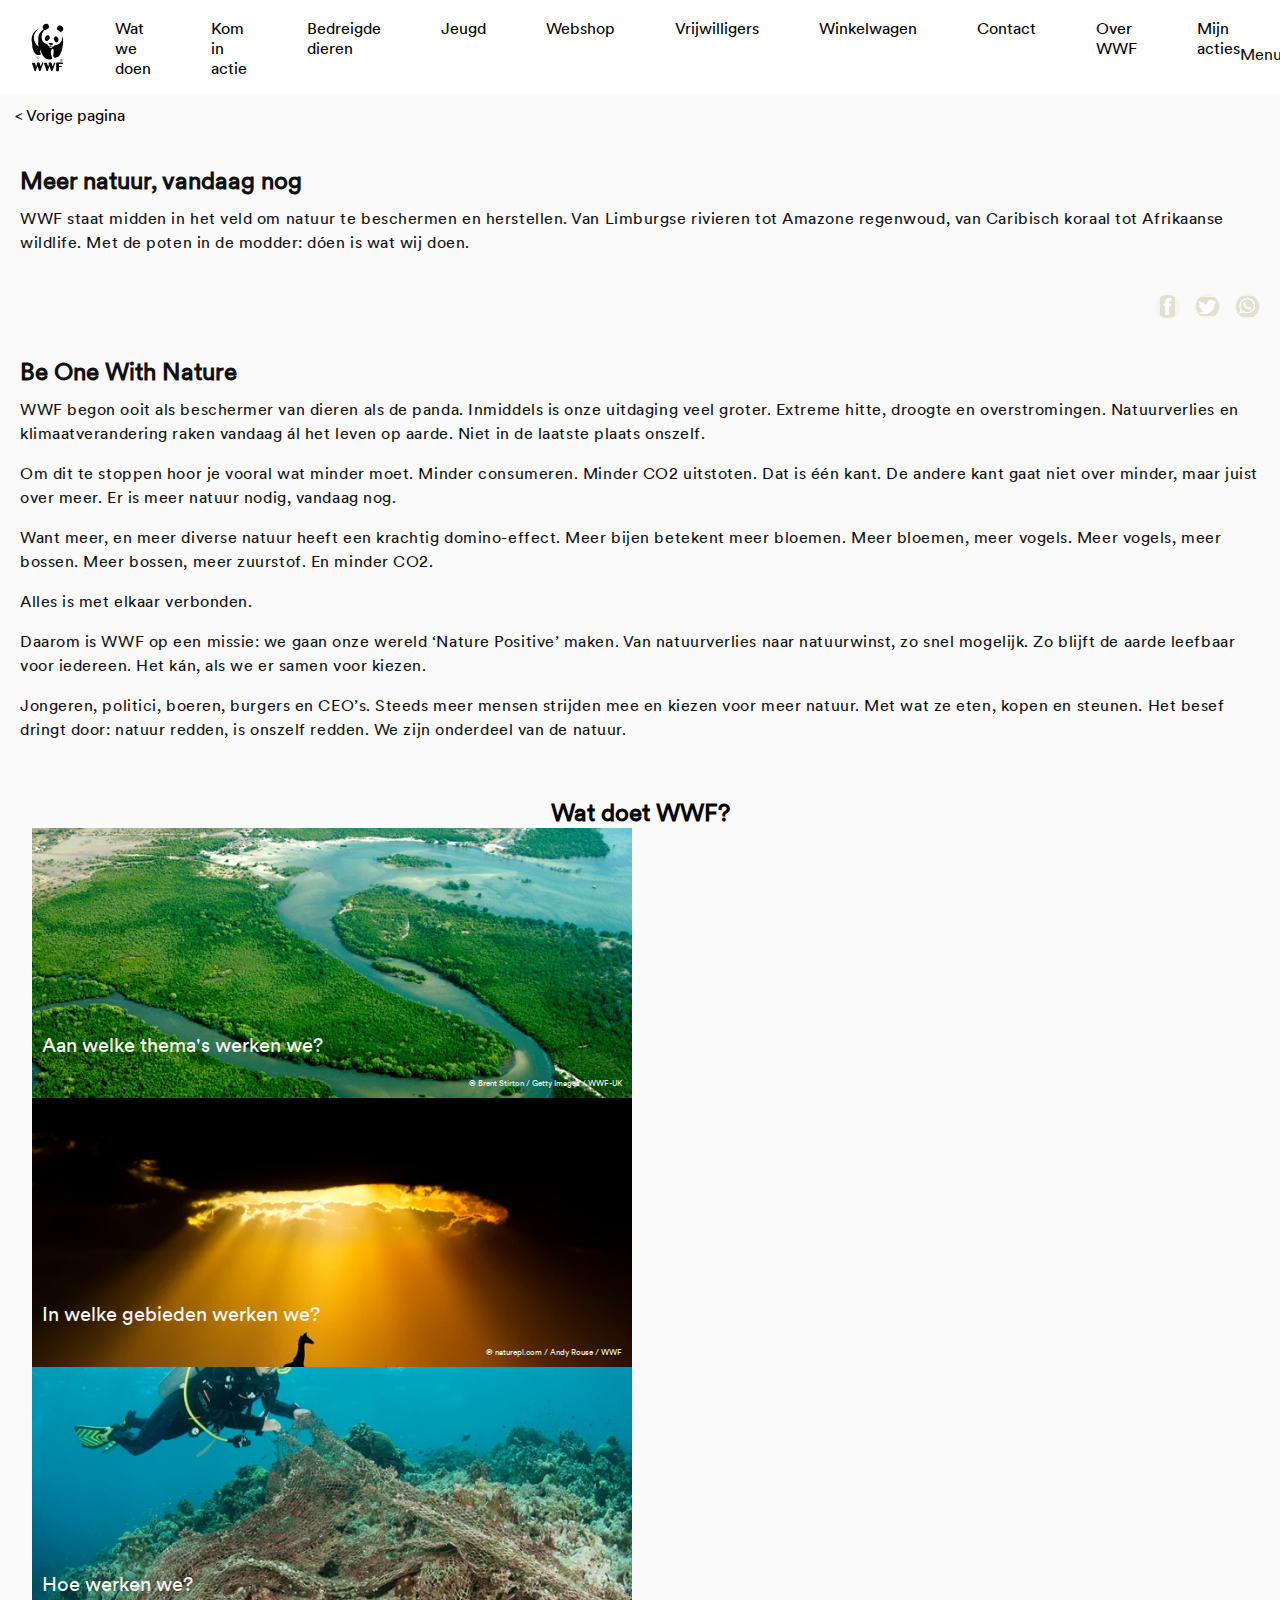
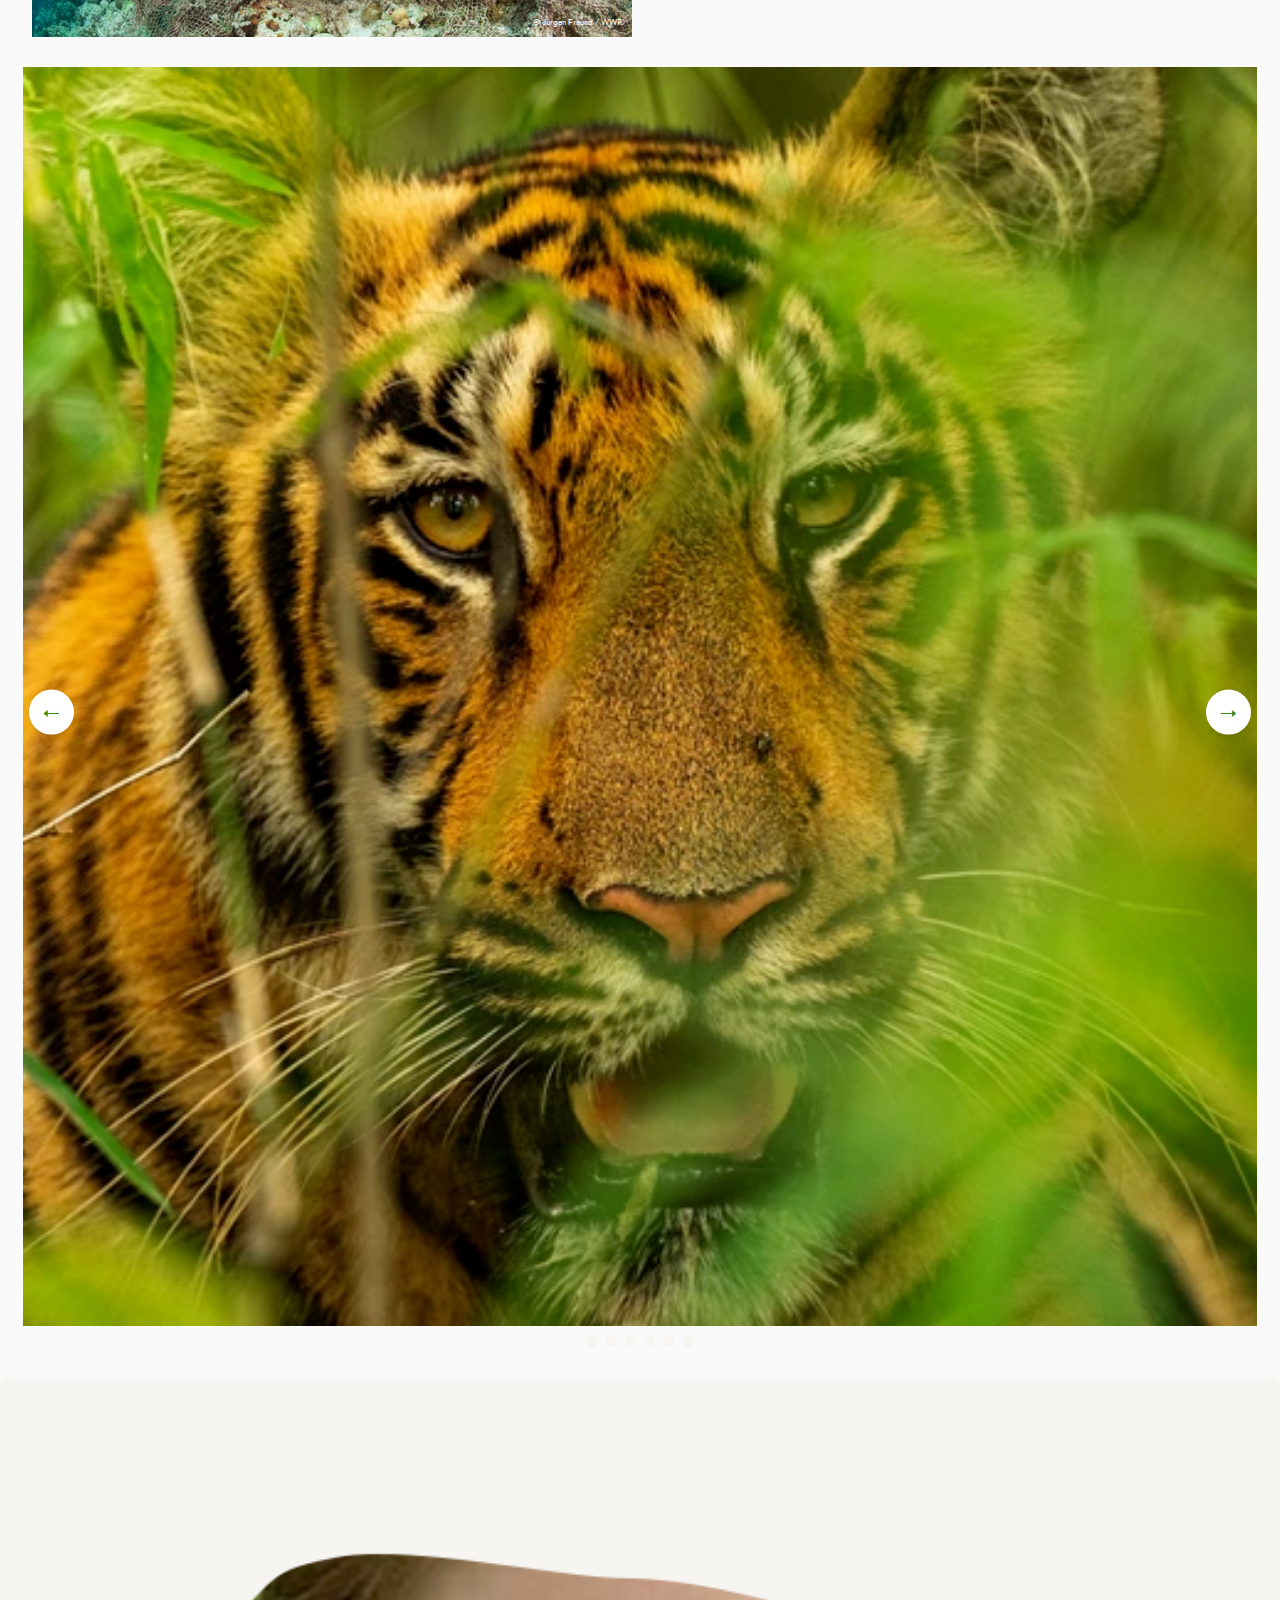
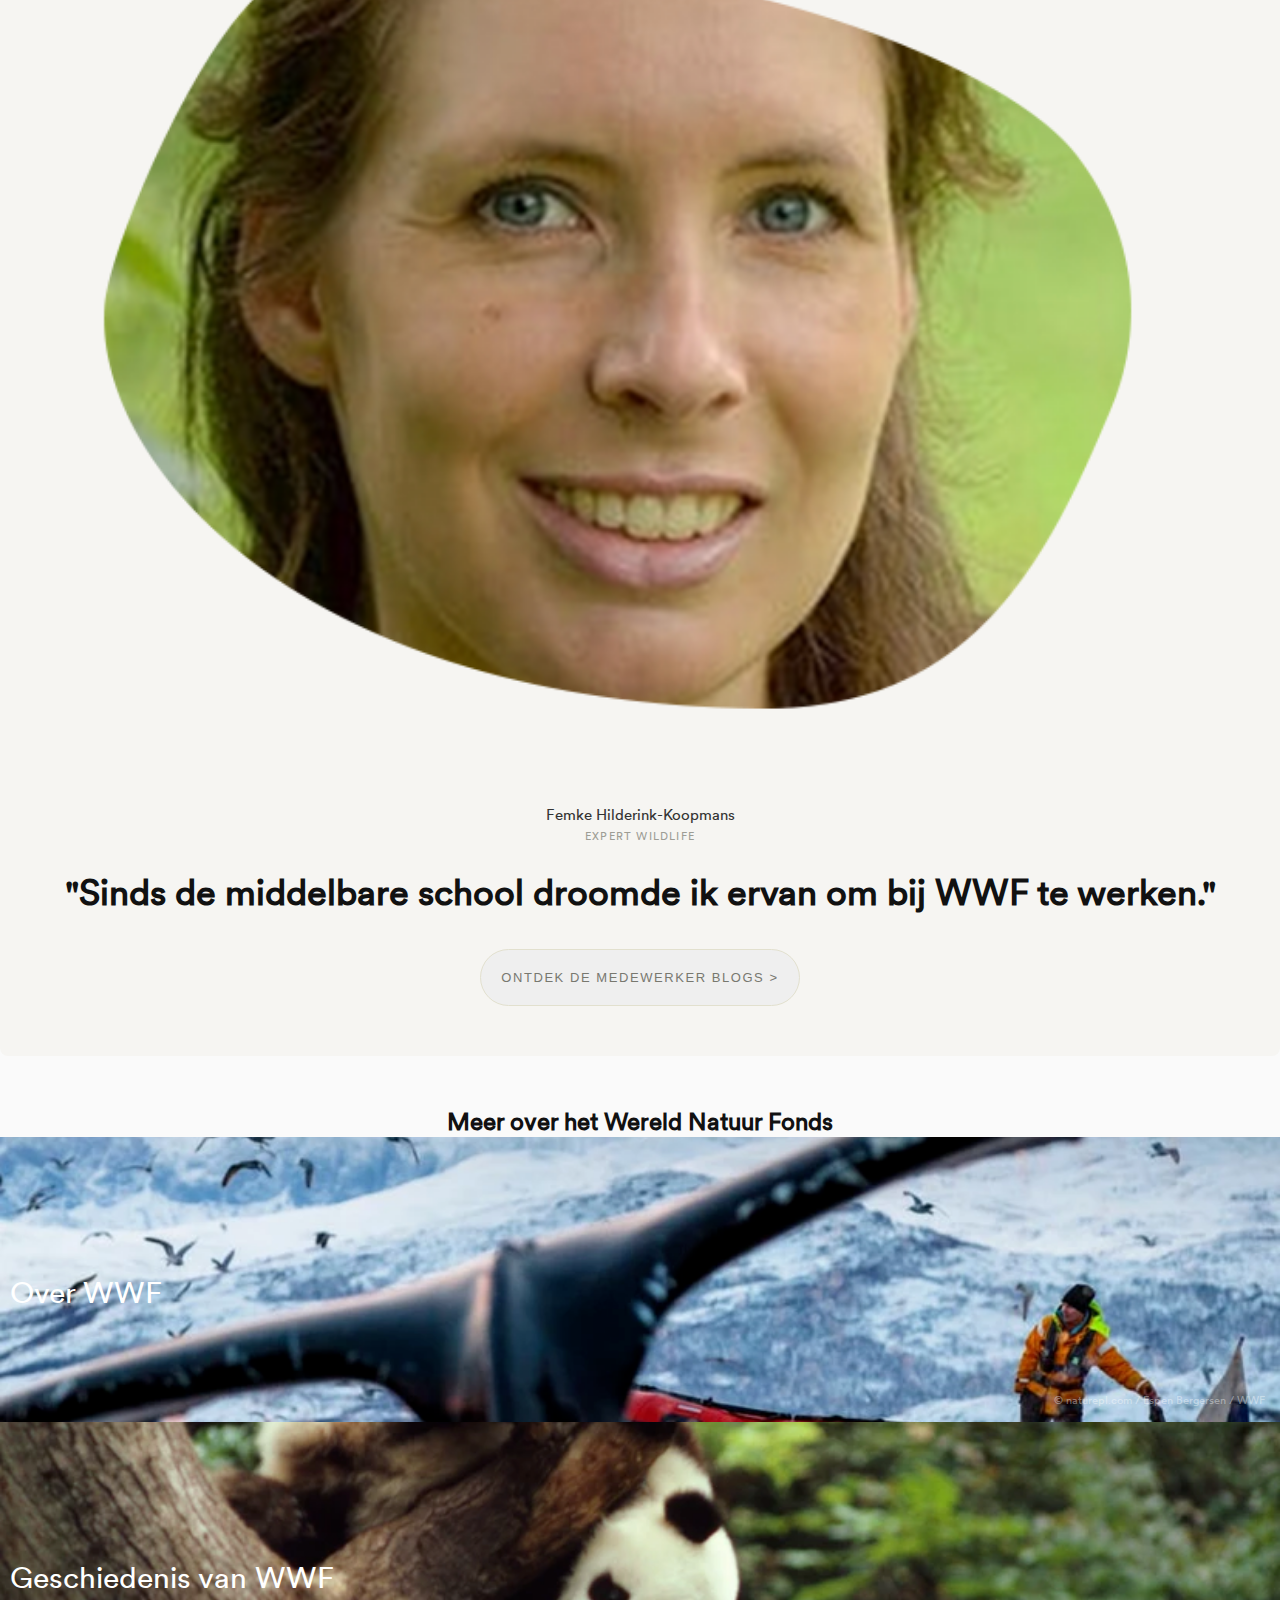
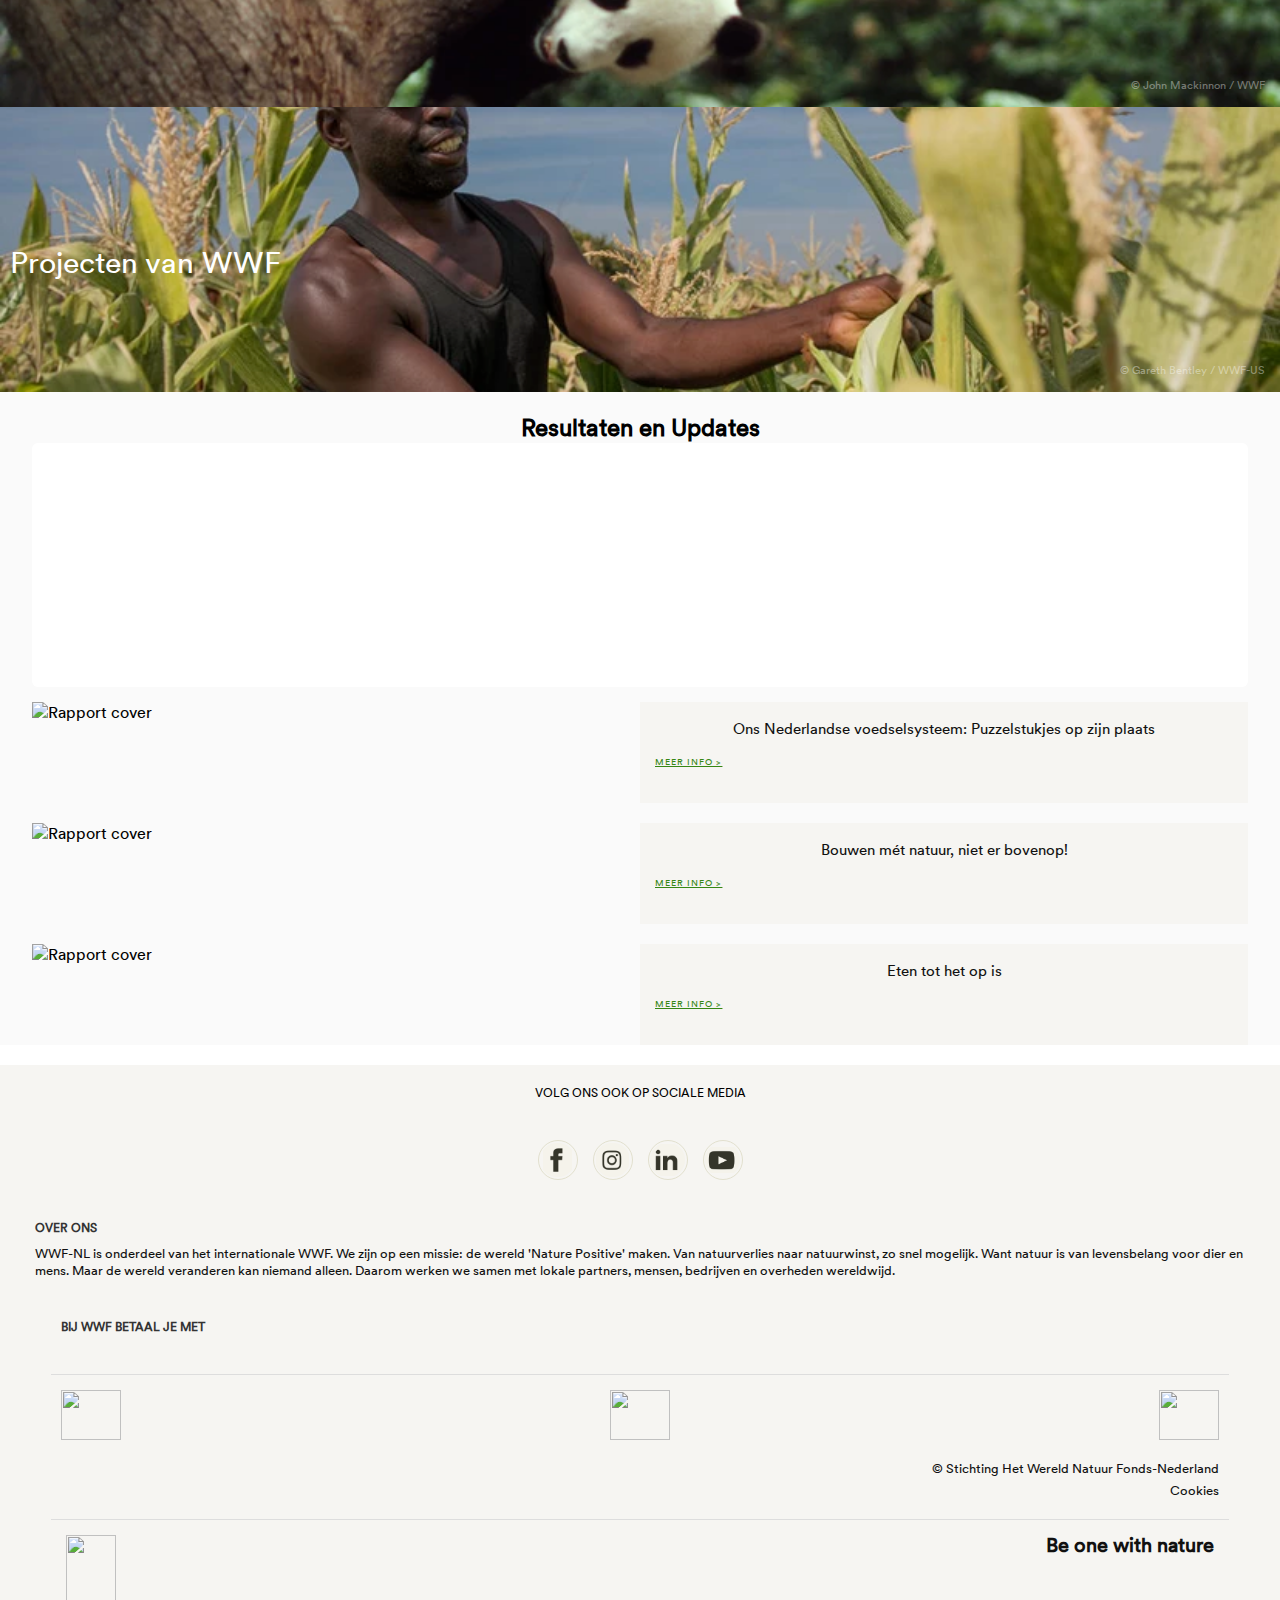
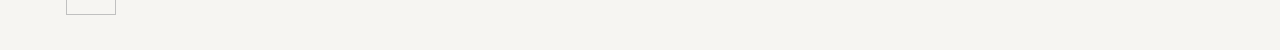
==== commit a84f4d15: "hhbvafhj" ====
--- a/WatWeDoen.html
+++ b/WatWeDoen.html
@@ -87,7 +87,7 @@
         </div>
 
         <section class="BeOneWithNature">
-            <h1>Be One With Nature</h1>
+            <h2>Be One With Nature</h2>
             <p>WWF begon ooit als beschermer van dieren als de panda. Inmiddels is onze uitdaging veel groter.
                 Extreme hitte, droogte en overstromingen. Natuurverlies en klimaatverandering raken vandaag ál het leven
                 op aarde.
@@ -113,7 +113,7 @@
 
         <!-- wat doet wwf? -->
         <section class="WatDoenZe">
-            <h1>Wat doet WWF?</h1>
+            <h2>Wat doet WWF?</h2>
             <div>
                 <a class="themas" href="#">
                     Aan welke thema's werken we?
@@ -169,14 +169,14 @@
             <p class="quote-name">Femke Hilderink-Koopmans</p>
             <p class="quote-function">Expert wildlife</p>
 
-            <h1>"Sinds de middelbare school droomde ik ervan om bij WWF te werken."</h1>
+            <h2>"Sinds de middelbare school droomde ik ervan om bij WWF te werken."</h2>
             <button class="blogs">Ontdek de medewerker blogs ></button>
         </div>
 
 
         <!-- Meer over WWF -->
         <section class="MeerInfo">
-            <h1>Meer over het Wereld Natuur Fonds</h1>
+            <h2>Meer over het Wereld Natuur Fonds</h2>
             <div>
                 <a class="Over" href="#">
                     <span class="link-text">Over WWF</span>
@@ -197,10 +197,9 @@
 
         <!-- resultaten en updates -->
         <section class="ResultatenEnUpdates">
-            <h1>Resultaten en Updates</h1>
+            <h2>Resultaten en Updates</h2>
             <div class="Bonenatlas">
-                <h2>De Nederlandse <break>Bonenatlas: Bonen ...</break>
-                </h2>
+                <h2>De Nederlandse Bonenatlas: Bonen ...</h2>
                 <a href="#" target="_blank">Meer info ></a>
             </div>
 
@@ -210,8 +209,7 @@
                     alt="Rapport cover">
 
                 <div class="nederlandsVoedselsysteem">
-                    <h2>Ons Nederlandse voedselsysteem: <break>Puzzelstukjes op zijn plaats</break>
-                    </h2>
+                    <h2>Ons Nederlandse voedselsysteem: Puzzelstukjes op zijn plaats </h2>
                     <a href="#" target="_blank">Meer info ></a>
                 </div>
             </div>
@@ -241,73 +239,73 @@
         </section>
 
     </main>
-
+    <footer>
+        <section>
+            <p>VOLG ONS OOK OP SOCIALE MEDIA</p>
+            <!-- deelknoppen -->
+            <div class="social-footer">
+                <a href="http://www.facebook.com/sharer.php?u=https://www.wwf.nl/webshop/kleding-accessoires/schoenen-en-sokken/retro-sportsokken-zwart-met-panda-logo-maat-35-40"
+                    target="_blank" class="icon facebook" aria-label="Deel op Facebook">
+                    <img src="images/facebook-icon2.png" alt="Facebook">
+                </a>
+
+                <a href="https://www.instagram.com/wereldnatuurfonds" target="_blank" class="icon instagram"
+                    aria-label="Deel op Twitter">
+                    <img src="images/insta-icon.png" alt="Instagram">
+                </a>
+
+                <a href="http://www.linkedin.com/company/2324848" target="_blank" class="icon linkedin"
+                    aria-label="Deel via WhatsApp">
+                    <img src="images/linkedin-icon.png" alt="Linkedin">
+                </a>
+
+                <a href="http://www.youtube.com/user/WWFNetherlands" target="_blank" class="icon YouTube"
+                    aria-label="Deel via WhatsApp">
+                    <img src="images/youTube-icon.png" alt="YouTube">
+                </a>
+            </div>
+
+            <section class="over-ons-footer">
+                <h2>OVER ONS</h2>
+                <p>WWF-NL is onderdeel van het internationale WWF. We zijn op een missie: de wereld 'Nature Positive' maken.
+                    Van natuurverlies naar natuurwinst, zo snel mogelijk. Want natuur is van levensbelang voor dier en mens.
+                    Maar de wereld veranderen kan niemand alleen. Daarom werken we samen met lokale partners, mensen,
+                    bedrijven en overheden wereldwijd.</p>
+            </section>
+
+            <section class="betalen">
+                <h2>BIJ WWF BETAAL JE MET</h2>
+
+                <img src="https://www.wwf.nl/Content/dist/img/logos/ideal.svg" alt="">
+                <img src="https://www.wwf.nl/Content/dist/img/logos/sepa.png" alt="">
+            </section>
+        </section>
+
+        <section class="sponsoren">
+            <div class="sponsoren-images">
+                <img src="https://www.wwf.nl/globalassets/afbeeldingen/logos-en-iconen/partners-footer/npl_logo_2022.png"
+                    alt="">
+                <img src="https://www.wwf.nl/globalassets/afbeeldingen/logos-en-iconen/partners-footer/wwf-logo-anbi.png"
+                    alt="">
+                <img src="https://www.wwf.nl/globalassets/afbeeldingen/logos-en-iconen/partners-footer/logo_erkend_goed_doel_rgb.png"
+                    alt="">
+            </div>
+            <p>© Stichting Het Wereld Natuur Fonds-Nederland</p>
+            <a href="#">Cookies</a>
+        </section>
+
+
+
+
+        <section class="footerLogo">
+            <img src="https://www.wwf.nl/Content/dist/img/logo-footer.svg" alt="">
+            <h2>Be one with nature</h2>
+        </section>
+
+    </footer>
 </body>
 
 
-<footer>
-    <section>
-        <p>VOLG ONS OOK OP SOCIALE MEDIA</p>
-        <!-- deelknoppen -->
-        <div class="social-footer">
-            <a href="http://www.facebook.com/sharer.php?u=https://www.wwf.nl/webshop/kleding-accessoires/schoenen-en-sokken/retro-sportsokken-zwart-met-panda-logo-maat-35-40"
-                target="_blank" class="icon facebook" aria-label="Deel op Facebook">
-                <img src="images/facebook-icon2.png" alt="Facebook">
-            </a>
-
-            <a href="https://www.instagram.com/wereldnatuurfonds" target="_blank" class="icon instagram"
-                aria-label="Deel op Twitter">
-                <img src="images/insta-icon.png" alt="Instagram">
-            </a>
-
-            <a href="http://www.linkedin.com/company/2324848" target="_blank" class="icon linkedin"
-                aria-label="Deel via WhatsApp">
-                <img src="images/linkedin-icon.png" alt="Linkedin">
-            </a>
-
-            <a href="http://www.youtube.com/user/WWFNetherlands" target="_blank" class="icon YouTube"
-                aria-label="Deel via WhatsApp">
-                <img src="images/youTube-icon.png" alt="YouTube">
-            </a>
-        </div>
-
-        <section class="over-ons-footer">
-            <h1>OVER ONS</h1>
-            <p>WWF-NL is onderdeel van het internationale WWF. We zijn op een missie: de wereld 'Nature Positive' maken.
-                Van natuurverlies naar natuurwinst, zo snel mogelijk. Want natuur is van levensbelang voor dier en mens.
-                Maar de wereld veranderen kan niemand alleen. Daarom werken we samen met lokale partners, mensen,
-                bedrijven en overheden wereldwijd.</p>
-        </section>
-
-        <section class="betalen">
-            <h1>BIJ WWF BETAAL JE MET</h1>
-
-            <img src="https://www.wwf.nl/Content/dist/img/logos/ideal.svg" alt="">
-            <img src="https://www.wwf.nl/Content/dist/img/logos/sepa.png" alt="">
-        </section>
-    </section>
-
-    <section class="sponsoren">
-        <div class="sponsoren-images">
-            <img src="https://www.wwf.nl/globalassets/afbeeldingen/logos-en-iconen/partners-footer/npl_logo_2022.png"
-                alt="">
-            <img src="https://www.wwf.nl/globalassets/afbeeldingen/logos-en-iconen/partners-footer/wwf-logo-anbi.png"
-                alt="">
-            <img src="https://www.wwf.nl/globalassets/afbeeldingen/logos-en-iconen/partners-footer/logo_erkend_goed_doel_rgb.png"
-                alt="">
-        </div>
-        <p>© Stichting Het Wereld Natuur Fonds-Nederland</p>
-        <a href="#">Cookies</a>
-    </section>
-
-
-
-
-    <section class="footerLogo">
-        <img src="https://www.wwf.nl/Content/dist/img/logo-footer.svg" alt="">
-        <h1>Be one with nature</h1>
-    </section>
-
-</footer>
+
 
 </html>--- a/styles/style.css
+++ b/styles/style.css
@@ -16,13 +16,43 @@
 /* CUSTOM PROPERTIES */
 /*********************/
 :root {
-  /* startje */
-  --color-text: #111;
-  --color-background: #eee;
-}
-
-
-
+  --zwart: #111; /* Donker zwart */
+  --wit: #ffffff; /* Helder wit */
+  --licht-wit: #FAFAFA; /* Zeer licht wit, voor achtergrond */
+  --donker-zwart: #333; /* Donker zwart, voor knoppen of tekst */
+  --donker-groen: #368714; /* Donkergroen voor accenten en details */
+  --licht-groen: #3cb046; /* Lichter groen, voor actie-elementen */
+  --licht-grijs: #ddd; /* Lichtgrijs voor randen of subtiele lijnen */
+  --zacht-wit: #e2e0ce; /* Zacht wit met een beige tint */
+  --bijna-wit: #f6f5f2; /* Bijna wit, voor informatieve blokken */
+  --warm-wit: #f5f3eb; /* Warm wit, ideaal voor footers */
+  --middel-grijs: #78786f; /* Middengrijs voor teksten of subtiele elementen */
+  --licht-middel-grijs: #9d9d95; /* Lichter middengrijs voor minder prominente details */
+  --zand-wit: #eae7d9;
+  
+}
+
+
+@media (prefers-color-scheme: dark){
+  :root{
+    --zwart: #E0E0E0; /* Primaire lichtgrijze tekstkleur */
+    --wit: #FFFFFF; /* Helder wit, voor contrasterende teksten */
+    --licht-wit: #1C1C1C; /* Donkere achtergrondkleur */
+    --donker-zwart: #B0B0B0; /* Lichter grijs, voor subtiele tekst zoals knoppen of labels */
+    --donker-groen: #6FBD53; /* Heldere donkergroene tint voor links en accenten */
+    --licht-groen: #89D982; /* Frisse, lichte groentint voor actie-elementen */
+    --licht-grijs: #444; /* Donkergrijs voor randen en lijnen */
+    --zacht-wit: #2A2A2A; /* Warme donkere tint voor zachte randen */
+    --bijna-wit: #f6f5f2; /* Donkergrijs voor informatieblokken */
+    --warm-wit: #252525; /* Diepgrijs met een warme ondertoon voor footers */
+    --middel-grijs: #B3B3B3; /* Lichtere grijstint voor subtiele teksten */
+    --licht-middel-grijs: #CCCCCC; /* Nog lichter grijs voor bronnen en details */
+    --zand-wit: #3A3A3A; /* Neutrale donkergrijze tint met een warme gloed */
+
+
+
+  }
+}
 
 
 /****************/
@@ -86,7 +116,7 @@
 }
 
 main {
-  background-color: #FAFAFA;
+  background-color: var(--licht-wit);
 }
 
 li {
@@ -117,7 +147,7 @@
 }
 
 .navbar p {
-  color: rgb(0, 0, 0);
+  color: var(--zwart);
 }
 
 .nav-menu {
@@ -173,7 +203,7 @@
   margin: 5px auto;
   -webkit-transition: all 0.3s ease-in-out;
   transition: all 0.3s ease-in-out;
-  background-color: rgb(0, 0, 0);
+  background-color: var(--zwart);
 }
 
 .nav-branding {
@@ -215,7 +245,7 @@
     top: 90px;
     gap: 0;
     flex-direction: column;
-    background-color: rgb(255, 255, 255);
+    background-color: var(--wit);
     width: 100%;
     height: 100%;
     /* Zorgt ervoor dat het menu de volledige hoogte van de pagina bedekt */
@@ -237,7 +267,7 @@
     top: 0px;
     gap: 0;
     flex-direction: column;
-    background-color: rgb(255, 255, 255);
+    background-color: var(--wit);
     width: 100%;
     height: 100%;
     /* Zorgt ervoor dat het menu de volledige hoogte van de pagina bedekt */
@@ -286,7 +316,7 @@
   display: inline-flex;
   align-items: center;
   text-decoration: none;
-  color: #333;
+  color: var(--color-backbutton);
   /* Donkergrijze tekstkleur */
   font-size: 16px;
   /* Grootte van de tekst */
@@ -416,9 +446,9 @@
   height: 0.7em;
   /* maak de bolletjes kleiner */
   text-decoration: none;
-  color: #fff;
+  color: var(--wit);
   /* kleur van de bolletjes */
-  background-color: #c1c1c1;
+  background-color: var(--bijna-wit);
   /* kleur van de bolletjes */
   border-radius: 50%;
   /* maakt de bolletjes rond */
@@ -436,7 +466,7 @@
 }
 
 .caroCarrousel>nav a.current {
-  background-color: #368714;
+  background-color: var(--donker-groen);
   /* de kleur van het actieve bolletje */
 }
 
@@ -451,8 +481,8 @@
   height: 2.8em;
   top: 50%;
   transform: translateY(-50%);
-  color: #097430;
-  background-color: #ffffff;
+  color: var(--donker-groen);
+  background-color: var(--wit);
   outline: none;
   box-shadow: 0 2px 4px 0 rgba(0, 0, 0, 0.13);
   display: grid;
@@ -490,7 +520,7 @@
 /* Dropdowns */
 
 .dropdown-container {
-  border-bottom: 1px solid #ddd;
+  border-bottom: 1px solid var(--licht-grijs);
   width: 98%;
   margin: 0 auto;
   overflow: hidden;
@@ -510,13 +540,13 @@
   outline: none;
   cursor: pointer;
   font-size: 16px;
-  color: #333;
+  color: var(--color-backbutton);
 }
 
 .dropdown-arrow {
   width: 12px;
   height: 12px;
-  border: solid #333;
+  border: solid var(--color-backbutton);
   border-width: 0 2px 2px 0;
   transform: rotate(45deg);
   transition: transform 0.3s ease;
@@ -532,7 +562,7 @@
   font-family: 'Rubic', sans-serif;
   line-height: 21px;
   color: #555;
-  border-top: 1px solid #ddd;
+  border-top: 1px solid var(--licht-grijs);
 }
 
 .dropdown-content img {
@@ -570,10 +600,10 @@
 /**********************/
 /* Algemene styling voor de sectie */
 .product-section {
-  background-color: #FAFAFA;
+  background-color: var(--licht-wit);
   border-radius: 10px;
   padding: 20px;
-  max-width: 400px;
+  max-width: 95%;
   /* Beperkt de breedte */
   margin: 20px auto;
   font-family: Arial, sans-serif;
@@ -596,7 +626,7 @@
   font-family: 'WWFWebFont', serif;
   font-size: 24px;
   letter-spacing: 1.17px;
-  color: #333;
+  color: var(--color-backbutton);
   margin-bottom: 0;
   text-align: left;
   /* Uitlijning aan de linkerzijde */
@@ -609,7 +639,7 @@
 .product-price {
   font-size: 16px;
   font-family: 'Rubic', sans-serif;
-  color: #4caf50;
+  color: var(--licht-groen);
   /* Groen voor de prijs */
   font-weight: 700;
   margin: 0;
@@ -639,14 +669,14 @@
   -webkit-appearance: none;
   width: 100%;
   padding: 10px 16px;
-  border: 1px solid #ccc;
+  border: 1px solid var(--licht-grijs);
   /* Dunne grijze rand */
   border-radius: 50px;
   /* Ronde uiteinden */
-  background-color: #fff;
+  background-color: var(--wit);
   /* Witte achtergrond */
   font-size: 16px;
-  color: #333;
+  color: var(--donker-zwart);
   /* Tekstkleur */
   cursor: pointer;
   outline: none;
@@ -666,7 +696,7 @@
   /* Pijl links */
   border-right: 8px solid transparent;
   /* Pijl rechts */
-  border-top: 6px solid #666;
+  border-top: 6px solid var(--donker-zwart);
   /* Naar beneden wijzende pijl */
   pointer-events: none;
 }
@@ -701,7 +731,7 @@
 /* Call to action block */
 /****************************/
 .call-to-action {
-  background-color: #f6f5f2;
+  background-color: var(--bijna-wit);
   padding: 22px;
   max-width: 95%;
   /* Vergroot de breedte indien nodig */
@@ -746,13 +776,13 @@
   font-size: 14px;
   /* Pas de lettergrootte aan naar wens */
   font-family: 'Rubic', sans-serif;
-  color: #333;
+  color: var(--donker-zwart);
   /* Tekstkleur */
   line-height: 1.6;
   /* Regelafstand */
   border-radius: 10px;
   padding: 20px;
-  max-width: 600px;
+  max-width: 95%;
   /* Vergroot de breedte indien nodig */
   margin: 20px auto;
 }
@@ -773,7 +803,7 @@
 }
 
 .product-info2 .checkmark {
-  color: #3cb046;
+  color: var(--licht-groen);
   /* Groene kleur voor de checkmark */
   font-weight: bold;
   margin-right: 10px;
@@ -797,7 +827,7 @@
   width: 25px;
   height: 25px;
   border-radius: 50%;
-  background-color: #eae7d9;
+  background-color: var(--zand-wit);
   display: flex;
   align-items: center;
   justify-content: center;
@@ -830,9 +860,9 @@
   position: fixed;
   top: 10px;
   right: 10px;
-  background-color: #4caf50;
+  background-color: var(--licht-groen);
   /* Groen zoals op de WWF-site */
-  color: white;
+  color: var(--wit);
   padding: 10px 20px;
   border-radius: 5px;
   font-size: 14px;
@@ -860,7 +890,7 @@
   text-align: center;
   padding: 20px;
   border-radius: 8px;
-  max-width: 400px;
+  max-width: 95%;
 }
 
 .voordeel-container img {
@@ -869,8 +899,8 @@
   margin-bottom: 15px;
 }
 
-.voordeel-container h1 {
-  color: #333;
+.voordeel-container h2 {
+  color: var(--donker-zwart);
   margin: 10px 0;
   font-size: 40px;
   line-height: 49px;
@@ -883,7 +913,7 @@
   font-size: 1rem;
   font-family: 'Rubic', sans-serif;
 
-  color: #555;
+  color: var(--donker-zwart);
   margin-bottom: 20px;
 }
 
@@ -894,22 +924,22 @@
   padding: 10px 20px;
   border-radius: 4px;
   font-size: 1rem;
-  color: #5d8b34;
+  color: var(--licht-groen);
   /* Donkergroene kleur */
 }
 
 /* Zorg ervoor dat de link op verschillende staten de juiste kleur heeft */
 .voordeel-container a:link {
-  color: #5d8b34;
+  color: var(--donker-groen);
   /* Donkergroen voor niet-bezochte links */
 }
 
 .voordeel-container a:visited {
-  color: #8bc34a;
+  color: var(--licht-groen);
 }
 
 .voordeel-container a:hover {
-  color: #8bc34a;
+  color: var(--licht-groen);
   /* Lichter groen bij hover */
 }
 
@@ -922,7 +952,7 @@
   text-align: left;
   padding: 20px;
   border-radius: 8px;
-  max-width: 400px;
+  max-width: 100%;
 }
 
 .HealthySeas img {
@@ -930,15 +960,15 @@
   border-radius: 8px;
 }
 
-.HealthySeas h1 {
+.HealthySeas h2 {
   font-size: 1.5rem;
-  color: #333;
+  color: var(--donker-zwart);
   margin: 10px 0;
 }
 
 .HealthySeas p {
   font-size: 1rem;
-  color: #555;
+  color: var(--donker-zwart);
   margin-bottom: 20px;
 }
 
@@ -948,22 +978,22 @@
   /* Onderstreep de link */
   border-radius: 4px;
   font-size: 1rem;
-  color: #5d8b34;
+  color: var(--donker-groen);
   /* Donkergroene kleur */
 }
 
 /* Zorg ervoor dat de link op verschillende staten de juiste kleur heeft */
 .HealthySeas a:link {
-  color: #5d8b34;
+  color: var(--donker-groen);
   /* Donkergroen voor niet-bezochte links */
 }
 
 .HealthySeas a:visited {
-  color: #8bc34a;
+  color: var(--licht-groen);
 }
 
 .HealthySeas a:hover {
-  color: #8bc34a;
+  color: var(--licht-groen);
   /* Lichter groen bij hover */
 }
 
@@ -975,12 +1005,12 @@
 /**********************/
 .RodeLijst {
   text-align: center;
-  background: #f6f5f2;
+  background: var(--bijna-wit);
   padding: 20px;
   margin-top: 30px;
   margin-bottom: 30px;
   border-radius: 8px;
-  max-width: 400px;
+  max-width: 100%;
 }
 
 .RodeLijst img {
@@ -988,15 +1018,15 @@
   border-radius: 8px;
 }
 
-.RodeLijst h1 {
+.RodeLijst h2 {
   font-size: 30px;
-  color: #333;
+  color: var(--donker-zwart);
   margin: 10px 0;
 }
 
 .RodeLijst p {
   font-size: 15px;
-  color: #555;
+  color: var(--donker-zwart);
   margin-bottom: 20px;
 }
 
@@ -1010,9 +1040,9 @@
 
 footer {
   text-align: center;
-  background: #f5f3eb;
+  background: var(--bijna-wit);
   padding: 20px;
-  max-width: 400px;
+  max-width: 100%;
 }
 
 footer p {
@@ -1035,7 +1065,7 @@
   width: 40px;
   height: 40px;
   border-radius: 50%;
-  border: 1px solid #e2e0ce;
+  border: 1px solid var(--zacht-wit);
   display: flex;
   align-items: center;
   justify-content: center;
@@ -1067,18 +1097,18 @@
   padding-left: 15px;
   padding-right: 15px;
   border-radius: 8px;
-  max-width: 400px;
-}
-
-.over-ons-footer h1 {
+  max-width: 100%;
+}
+
+.over-ons-footer h2 {
   font-size: 12px;
-  color: #333;
+  color: var(--donker-zwart);
   margin: 10px 0;
 }
 
 .over-ons-footer p {
   font-size: 13px;
-  color: #000;
+  color: var(--zwart);
   margin-bottom: 20px;
 }
 
@@ -1089,23 +1119,23 @@
   text-align: left;
   padding-left: 15px;
   padding-right: 15px;
-  max-width: 400px;
-  border-bottom: 1px solid #ddd;
+  max-width: 100%;
+  border-bottom: 1px solid var(--licht-grijs);
   width: 95%;
   padding: 10px;
   margin: 0 auto;
   overflow: hidden;
 }
 
-.betalen h1 {
+.betalen h2 {
   font-size: 12px;
-  color: #333;
+  color: var(--donker-zwart);
   margin: 10px 0;
 }
 
 .betalen p {
   font-size: 13px;
-  color: #000;
+  color: var(--zwart);
   margin-bottom: 20px;
 }
 
@@ -1123,8 +1153,8 @@
   text-align: left;
   padding: 15px 10px;
   padding-bottom: 0px;
-  max-width: 400px;
-  border-bottom: 1px solid #ddd;
+  max-width: 100%;
+  border-bottom: 1px solid var(--licht-grijs);
   width: 95%;
   margin: 0 auto;
   overflow: hidden;
@@ -1153,7 +1183,7 @@
 .sponsoren p {
   text-align: right;
   font-size: 13px;
-  color: #000;
+  color: var(--zwart);
   margin-bottom: 5px;
 }
 
@@ -1161,7 +1191,7 @@
   display: block;
   text-align: right;
   font-size: 13px;
-  color: #000;
+  color: var(--zwart);
   margin-bottom: 20px;
   text-decoration: none;
 }
@@ -1176,7 +1206,7 @@
   justify-content: space-between;
   padding: 15px;
   border-radius: 8px;
-  max-width: 400px;
+  max-width: 100%;
   width: 95%;
   margin: 0 auto;
   overflow: hidden;
@@ -1191,7 +1221,7 @@
   /* Ruimte tussen afbeelding en tekst */
 }
 
-.footerLogo h1 {
+.footerLogo h2 {
   margin: 0;
   /* Verwijder extra marges */
   margin-left: auto;
@@ -1199,7 +1229,7 @@
   text-align: right;
   /* Zorgt dat de tekst rechts uitgelijnd is */
   font-size: 20px;
-  color: #000;
+  color: var(--zwart);
   line-height: 1;
   /* Zorgt voor nette uitlijning */
 }
@@ -1235,18 +1265,18 @@
 .Head-p2 {
   text-align: left;
   padding: 20px;
-  max-width: 400px;
+  max-width: 100%;
   /*margin-top: 10em;*/
 }
 
 .Head-p2 h1 {
   font-size: 1.5rem;
-  color: #000000;
+  color: var(--zwart);
   margin: 10px 0;
 }
 
 .Head-p2 p {
-  color: #000000;
+  color: var(--zwart);
   margin-bottom: 20px;
   font-size: 16px;
   line-height: 24px;
@@ -1273,7 +1303,7 @@
   width: 25px;
   height: 25px;
   border-radius: 50%;
-  background-color: #eae7d9;
+  background-color: var(--bijna-wit);
   display: flex;
   align-items: center;
   justify-content: center;
@@ -1310,18 +1340,18 @@
 .BeOneWithNature {
   text-align: left;
   padding: 20px;
-  max-width: 400px;
+  max-width: 100%;
   margin-top: 2em;
 }
 
-.BeOneWithNature h1 {
+.BeOneWithNature h2 {
   font-size: 1.5rem;
-  color: #000000;
+  color: var(--zwart);
   margin: 10px 0;
 }
 
 .BeOneWithNature p {
-  color: #000000;
+  color: var(--zwart);
   margin-bottom: 1rem;
   font-size: 16px;
   line-height: 24px;
@@ -1333,7 +1363,7 @@
 /**********************/
 /* wat doet wwf */
 /**********************/
-.WatDoenZe h1 {
+.WatDoenZe h2 {
   text-align: center;
 }
 
@@ -1344,7 +1374,7 @@
   margin: 20px auto;
 }
 
-.WatDoenZe h1 {
+.WatDoenZe h2 {
   text-align: center;
 }
 
@@ -1365,7 +1395,7 @@
   background-size: cover;
   background-position: center;
   font-size: 20px;
-  color: white;
+  color: var(--bijna-wit);
   display: flex;
   align-items: flex-end;
   padding-left: 10px;
@@ -1382,7 +1412,7 @@
   right: 10px;
   font-size: 8px;
   /* Kleinere tekstgrootte */
-  color: white;
+  color: var(--bijna-wit);
 }
 
 /* Zorg dat er geen ruimte tussen de blokken ontstaat */
@@ -1422,8 +1452,8 @@
   padding-bottom: 50px;
   margin-bottom: 50px;
   border-radius: 8px;
-  max-width: 400px;
-  background-color: #f6f5f2;
+  max-width: 100%;
+  background-color: var(--bijna-wit);
 }
 
 .expert img {
@@ -1432,10 +1462,10 @@
   margin-bottom: 15px;
 }
 
-.expert h1 {
+.expert h2 {
   font-size: 36px;
   line-height: 42px;
-  color: #000;
+  color: var(--zwart);
   margin-bottom: 35px;
 
 }
@@ -1451,14 +1481,14 @@
 .quote-name {
   font-size: 15px;
   line-height: 18px;
-  color: #35352a;
+  color: var(--donker-zwart);
   margin-bottom: 6px;
 }
 
 .quote-function {
   font-size: 11px;
   line-height: 13px;
-  color: #9d9d95;
+  color: var(--licht-middel-grijs);
   text-transform: uppercase;
   letter-spacing: 1.22px;
   margin-bottom: 29px;
@@ -1467,8 +1497,8 @@
 /* Knop styling */
 .blogs {
   display: inline-block;
-  border: 1px solid #e2e0ce;
-  color: #78786f;
+  border: 1px solid var(--zacht-wit);
+  color: var(--middel-grijs);
   font-size: 13px;
   line-height: 15px;
   text-transform: uppercase;
@@ -1483,7 +1513,7 @@
 }
 
 .blogs:hover {
-  background: #fff;
+  background: var(--wit);
 
 }
 
@@ -1492,15 +1522,16 @@
 /******************/
 /* meer over wwf */
 /*****************/
-.MeerInfo h1 {
+.MeerInfo h2 {
   text-align: center;
+  color: var(--zwart);
 }
 
 /* Algemene styling voor links */
 .MeerInfo a {
   display: block;
   width: 100%;
-  max-width: 600px;
+  max-width: 100%;
   height: 285px;
   margin: 0;
   position: relative;
@@ -1523,7 +1554,7 @@
   line-height: 36px;
   height: 108px;
   font-weight: 400;
-  color: #fff;
+  color: var(--wit);
 }
 
 /* Positioneer de footer-tekst */
@@ -1566,7 +1597,7 @@
 /******************/
 /* resultaten en updates */
 /*****************/
-.ResultatenEnUpdates h1 {
+.ResultatenEnUpdates h2 {
   text-align: center;
 }
 
@@ -1581,7 +1612,7 @@
 .Bonenatlas {
   text-align: left bottom;
   padding: 20px;
-  background-color: #f80000;
+  background-color: var(--wit);
   max-width: 100%;
   height: 244px;
   border-radius: 6px;
@@ -1592,7 +1623,7 @@
 }
 
 .Bonenatlas h2 {
-  color: #ffffff;
+  color: var(--wit);
   margin: 10px 0;
   font-size: 30px;
   font-weight: 400;
@@ -1602,7 +1633,7 @@
 .Bonenatlas a {
   display: inline-block;
   text-decoration: underline;
-  color: #ffffff;
+  color: var(--wit);
   font-size: 9px;
   line-height: 13px;
   font-weight: 500;
@@ -1635,7 +1666,7 @@
 
 /* Styling voor de .nederlandsVoedselsysteem div */
 .nederlandsVoedselsysteem {
-  background-color: #f6f5f2;
+  background-color: var(--bijna-wit);
   overflow: hidden;
   padding: 15px 15px 35px;
   width: 50%;
@@ -1646,7 +1677,7 @@
 }
 
 .nederlandsVoedselsysteem h2 {
-  color: #000000;
+  color: var(--zwart);
   font-size: 15px;
   font-weight: 500;
   line-height: 23px;
@@ -1657,7 +1688,7 @@
 .nederlandsVoedselsysteem a {
   display: inline-block;
   text-decoration: underline;
-  color: #5d8b34;
+  color: var(--donker-groen);
   font-size: 9px;
   line-height: 13px;
   font-weight: 500;
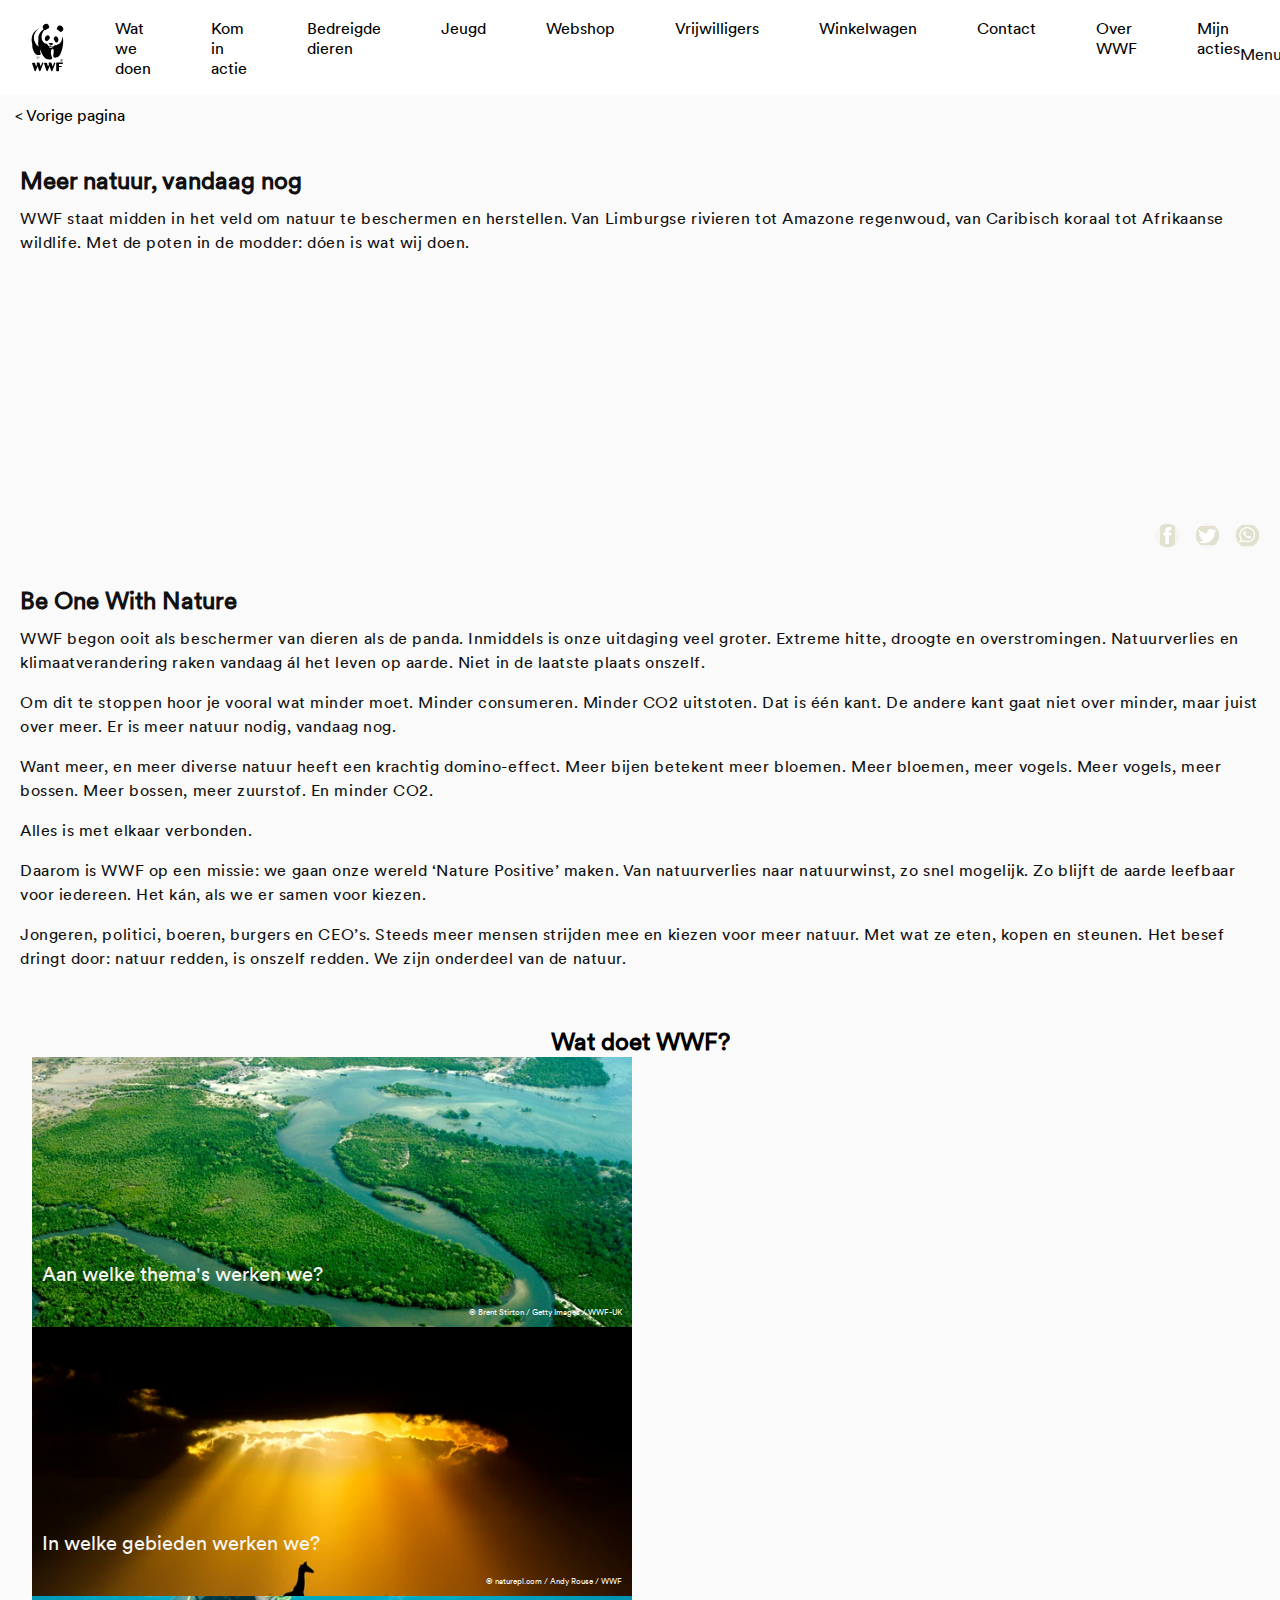
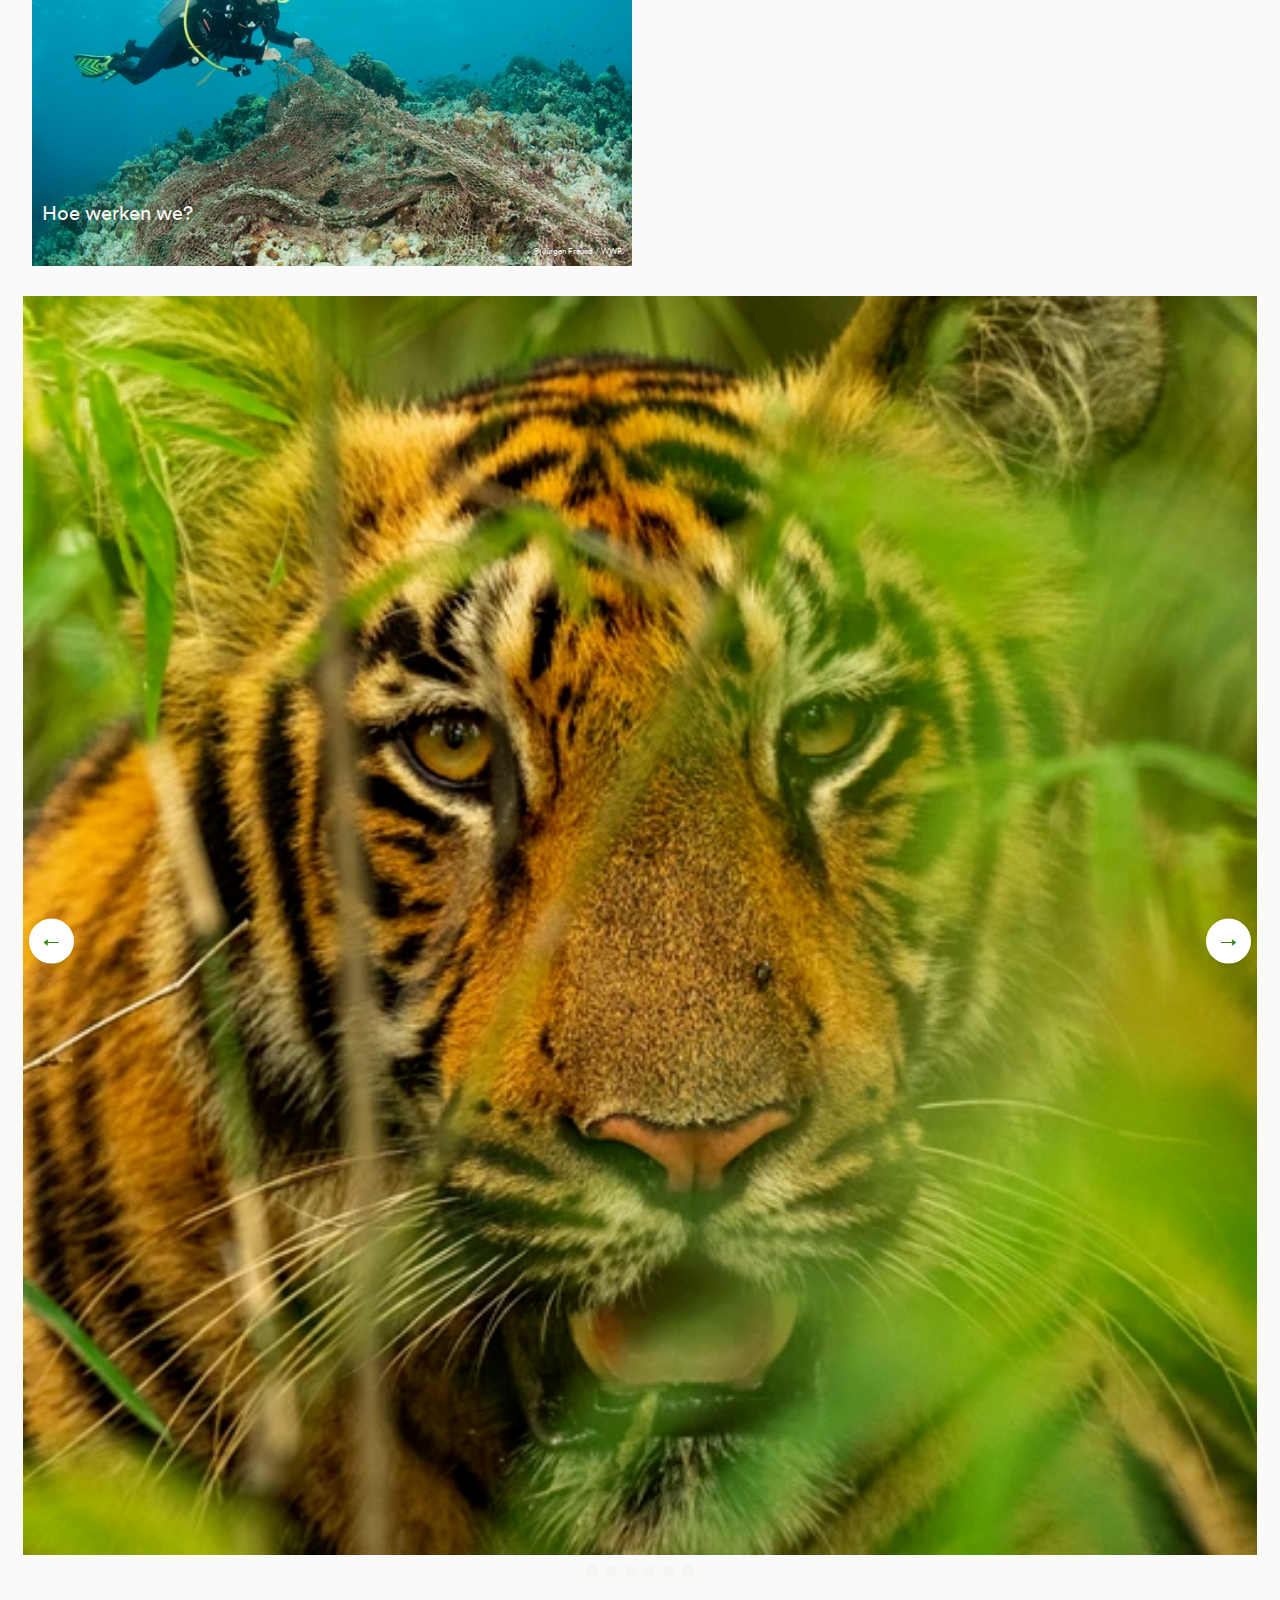
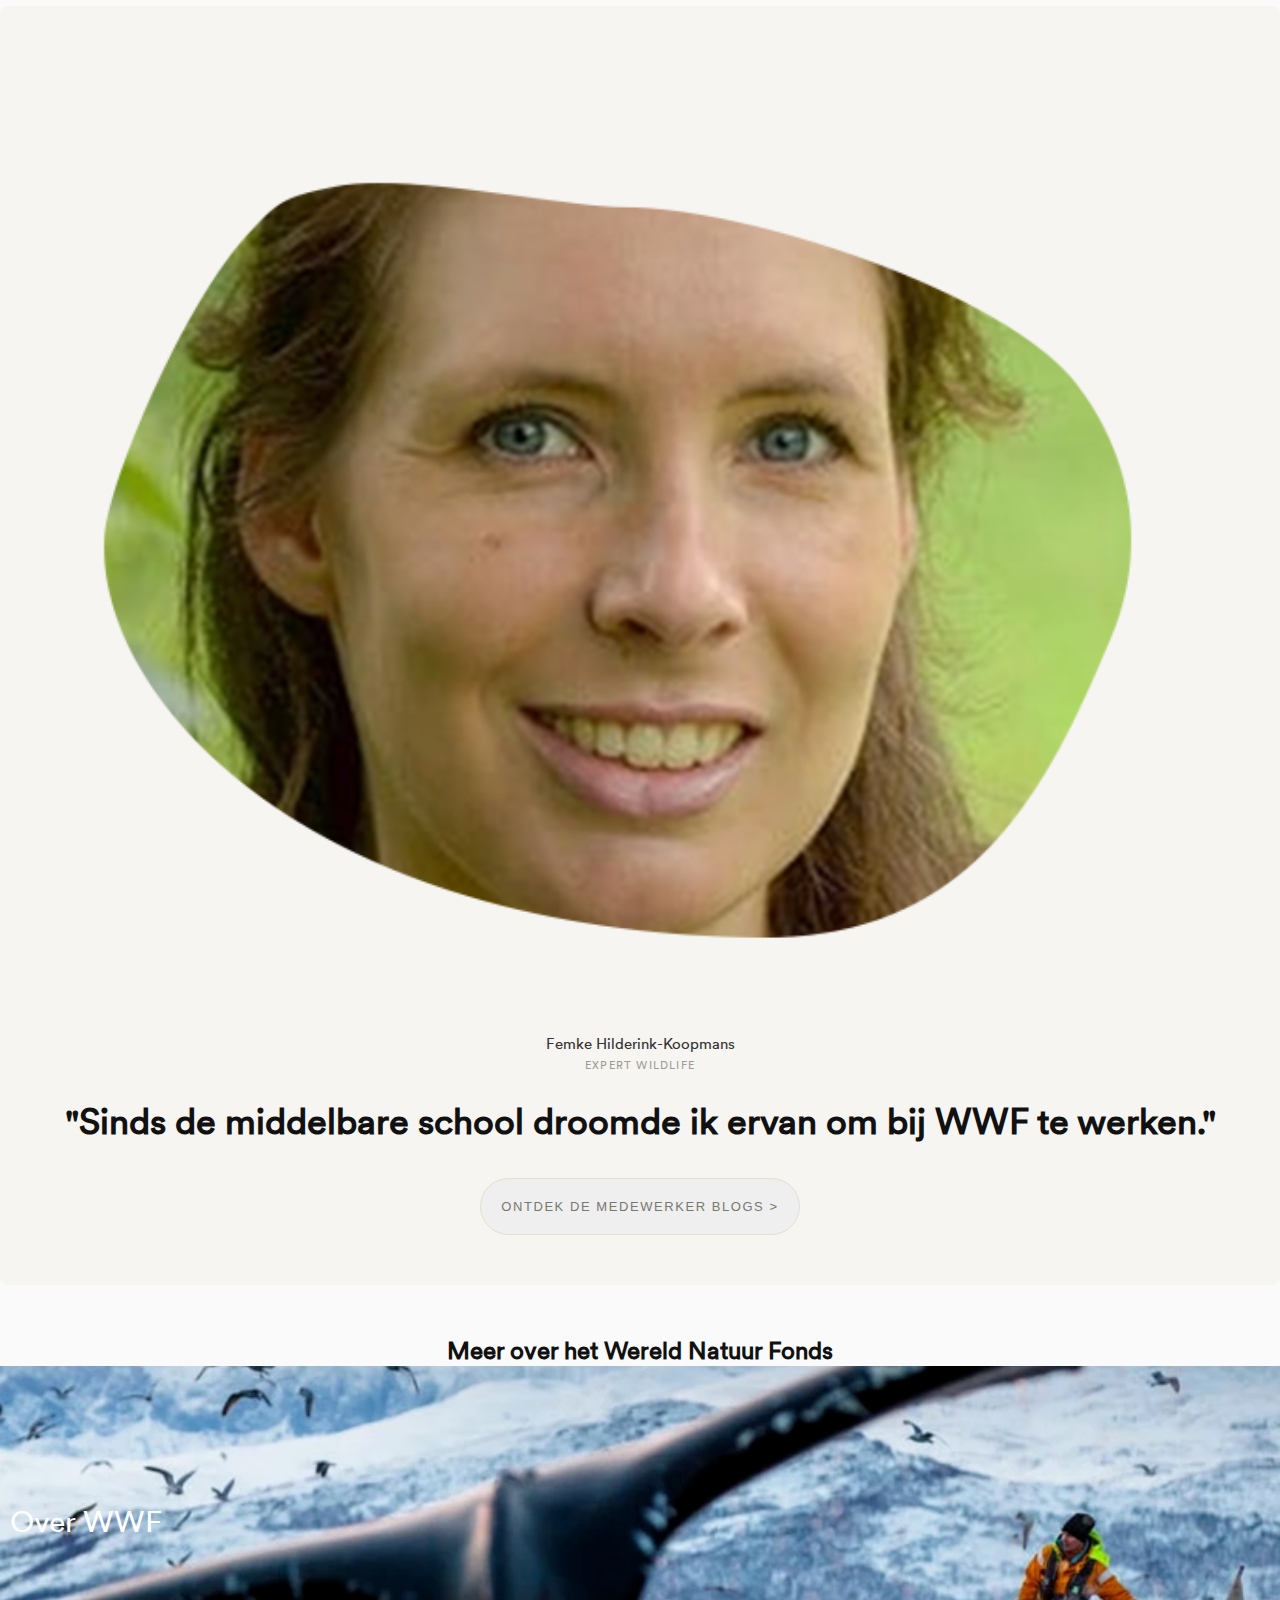
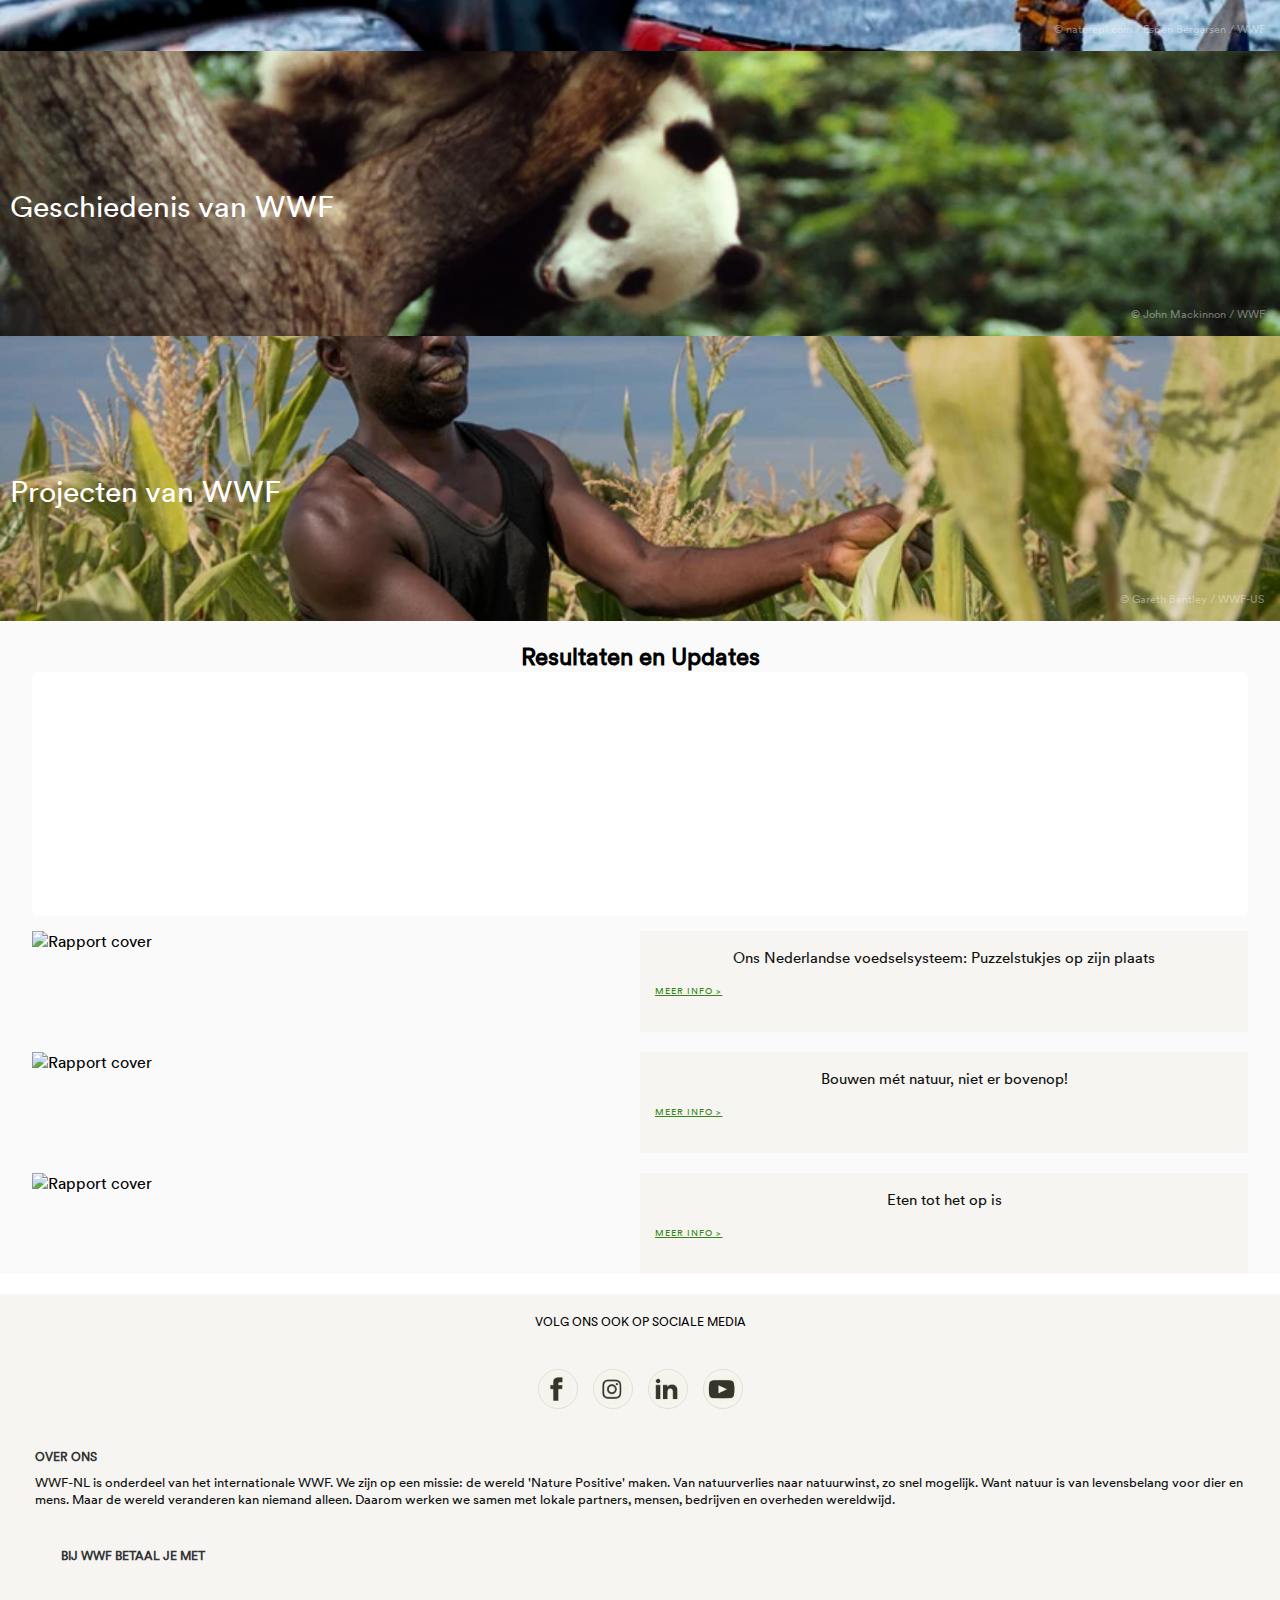
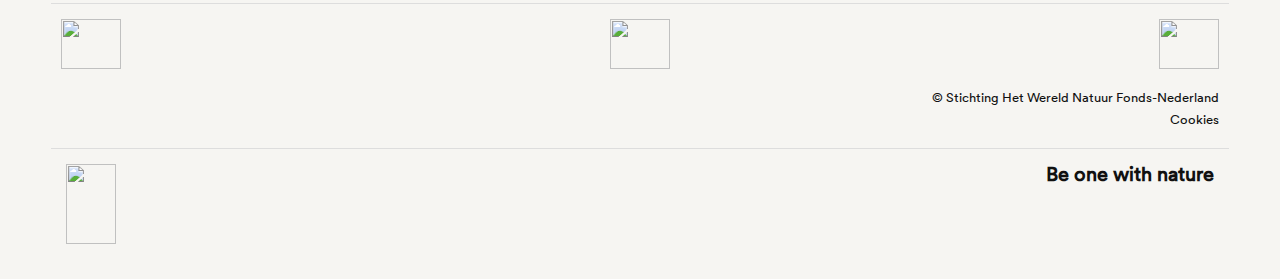
==== commit 46163812: "video" ====
--- a/WatWeDoen.html
+++ b/WatWeDoen.html
@@ -68,6 +68,8 @@
                 Met de poten in de modder: dóen is wat wij doen.</p>
         </div>
 
+        <iframe width="100%" height="225" src="https://www.youtube.com/embed/gVpAsUDJYRM?si=jO0dI3zSf3PmCmvN" title="YouTube video player" frameborder="0" allow="accelerometer; autoplay; clipboard-write; encrypted-media; gyroscope; picture-in-picture; web-share" referrerpolicy="strict-origin-when-cross-origin" allowfullscreen></iframe>
+
         <!-- deelknoppen -->
         <div class="social-share2">
             <a href="http://www.facebook.com/sharer.php?u=https://www.wwf.nl/webshop/kleding-accessoires/schoenen-en-sokken/retro-sportsokken-zwart-met-panda-logo-maat-35-40"
@@ -177,7 +179,7 @@
         <!-- Meer over WWF -->
         <section class="MeerInfo">
             <h2>Meer over het Wereld Natuur Fonds</h2>
-            <div>
+            
                 <a class="Over" href="#">
                     <span class="link-text">Over WWF</span>
                     <span class="footer-text">© naturepl.com / Espen Bergersen / WWF</span>
@@ -190,7 +192,7 @@
                     <span class="link-text">Projecten van WWF</span>
                     <span class="footer-text">© Gareth Bentley / WWF-US</span>
                 </a>
-            </div>
+            
         </section>
 
 
@@ -305,7 +307,4 @@
     </footer>
 </body>
 
-
-
-
 </html>--- a/styles/style.css
+++ b/styles/style.css
@@ -16,18 +16,18 @@
 /* CUSTOM PROPERTIES */
 /*********************/
 :root {
-  --zwart: #111; /* Donker zwart */
-  --wit: #ffffff; /* Helder wit */
-  --licht-wit: #FAFAFA; /* Zeer licht wit, voor achtergrond */
-  --donker-zwart: #333; /* Donker zwart, voor knoppen of tekst */
-  --donker-groen: #368714; /* Donkergroen voor accenten en details */
-  --licht-groen: #3cb046; /* Lichter groen, voor actie-elementen */
-  --licht-grijs: #ddd; /* Lichtgrijs voor randen of subtiele lijnen */
-  --zacht-wit: #e2e0ce; /* Zacht wit met een beige tint */
-  --bijna-wit: #f6f5f2; /* Bijna wit, voor informatieve blokken */
-  --warm-wit: #f5f3eb; /* Warm wit, ideaal voor footers */
-  --middel-grijs: #78786f; /* Middengrijs voor teksten of subtiele elementen */
-  --licht-middel-grijs: #9d9d95; /* Lichter middengrijs voor minder prominente details */
+  --zwart: #111; 
+  --wit: #ffffff; 
+  --licht-wit: #FAFAFA; 
+  --donker-zwart: #333; 
+  --donker-groen: #368714; 
+  --licht-groen: #3cb046; 
+  --licht-grijs: #ddd; 
+  --zacht-wit: #e2e0ce; 
+  --bijna-wit: #f6f5f2; 
+  --warm-wit: #f5f3eb; 
+  --middel-grijs: #78786f; 
+  --licht-middel-grijs: #9d9d95;
   --zand-wit: #eae7d9;
   
 }
@@ -35,24 +35,29 @@
 
 @media (prefers-color-scheme: dark){
   :root{
-    --zwart: #E0E0E0; /* Primaire lichtgrijze tekstkleur */
-    --wit: #FFFFFF; /* Helder wit, voor contrasterende teksten */
-    --licht-wit: #1C1C1C; /* Donkere achtergrondkleur */
-    --donker-zwart: #B0B0B0; /* Lichter grijs, voor subtiele tekst zoals knoppen of labels */
-    --donker-groen: #6FBD53; /* Heldere donkergroene tint voor links en accenten */
-    --licht-groen: #89D982; /* Frisse, lichte groentint voor actie-elementen */
-    --licht-grijs: #444; /* Donkergrijs voor randen en lijnen */
-    --zacht-wit: #2A2A2A; /* Warme donkere tint voor zachte randen */
-    --bijna-wit: #f6f5f2; /* Donkergrijs voor informatieblokken */
-    --warm-wit: #252525; /* Diepgrijs met een warme ondertoon voor footers */
-    --middel-grijs: #B3B3B3; /* Lichtere grijstint voor subtiele teksten */
-    --licht-middel-grijs: #CCCCCC; /* Nog lichter grijs voor bronnen en details */
-    --zand-wit: #3A3A3A; /* Neutrale donkergrijze tint met een warme gloed */
+    --zwart: #E0E0E0; 
+    --wit: #FFFFFF; 
+    --licht-wit: #1C1C1C; 
+    --donker-zwart: #B0B0B0; 
+    --donker-groen: #6FBD53; 
+    --licht-groen: #89D982; 
+    --licht-grijs: #444; 
+    --zacht-wit: #2A2A2A; 
+    --bijna-wit: #f6f5f2;
+    --warm-wit: #252525; 
+    --middel-grijs: #B3B3B3; 
+    --licht-middel-grijs: #CCCCCC; 
+    --zand-wit: #3A3A3A;
 
 
 
   }
 }
+
+
+
+/* Voeg je standaard lichte thema-kleuren hier toe als nodig */
+
 
 
 /****************/
@@ -112,7 +117,7 @@
 
 header {
   background-color: rgba(255, 255, 255, 0);
-  box-shadow: #8f8b8b;
+  box-shadow:  0 2px 4px 0 rgba(0, 0, 0, 0.13);
 }
 
 main {
@@ -152,8 +157,7 @@
 
 .nav-menu {
   display: flex;
-  /*justify-content: space-between;*/
-  align-items: left;
+  align-items: flex-start;
   padding-left: 20px;
   gap: 60px;
   z-index: 100;
@@ -241,14 +245,12 @@
   .nav-menu {
     position: absolute;
     left: -100%;
-    /* Begin van de pagina */
     top: 90px;
     gap: 0;
     flex-direction: column;
     background-color: var(--wit);
     width: 100%;
     height: 100%;
-    /* Zorgt ervoor dat het menu de volledige hoogte van de pagina bedekt */
     text-align: left;
     transition: 0.3s;
   }
@@ -256,7 +258,6 @@
   /* Actief menu van links schuiven */
   .nav-menu.active {
     left: 0;
-    /* Het schuift in de pagina */
   }
 
   /* Tweede menu, dat van rechts schuift */
@@ -270,17 +271,14 @@
     background-color: var(--wit);
     width: 100%;
     height: 100%;
-    /* Zorgt ervoor dat het menu de volledige hoogte van de pagina bedekt */
     text-align: left;
     padding-left: 20px;
     transition: 0.3s ease-in-out;
-    /* Zorg ervoor dat de overgang soepel is */
   }
 
   /* Het tweede menu schuift van rechts naar binnen */
   .nav-item:nth-of-type(1) ul.active {
     right: 0;
-    /* Het schuift van rechts naar binnen */
   }
 
 
@@ -317,11 +315,8 @@
   align-items: center;
   text-decoration: none;
   color: var(--color-backbutton);
-  /* Donkergrijze tekstkleur */
   font-size: 16px;
-  /* Grootte van de tekst */
   font-weight: 500;
-  /* Vetgedrukte tekst */
   padding: 10px 15px;
 }
 
@@ -329,32 +324,26 @@
 /* Slide show */
 /****************/
 .caroCarrousel {
-  /* basis waarden die door de hele carrousel gebruikt worden */
-  /* kun je zelf aanpassen */
   --caroCarrouselMainColor: #333;
   --caroCarrouselAccentColor: #1b75b3;
   --caroCarrouselShadeColor: #ddd9;
 
   position: relative;
   overflow: hidden;
-  /* om de linkbuttons te verbergen */
   outline: none;
 
 
 
   max-width: 98%;
-  /* Beperkt de breedte tot 80% van de pagina */
   margin: 15px auto;
-  /* Voegt ruimte toe rondom en centreert de slideshow */
   margin-bottom: 10px;
   border: 2px;
   padding: 10px;
-  /* Optioneel: binnenruimte */
 
 }
 
 /* dark mode */
-@media (prefers-color-scheme: dark) {
+/*@media (prefers-color-scheme: dark) {
   .caroCarrousel {
     --caroCarrouselMainColor: #ccc;
     --caroCarrouselShadeColor: #4449;
@@ -369,29 +358,16 @@
   padding: 0;
   list-style: none;
   display: flex;
-
-  /* handmatig scrollen is mogelijk */
   overflow: hidden;
-
-  /* snappen als er gescrolled wordt - andere helft bij li */
   scroll-snap-type: inline mandatory;
-
-  /* smooth scrollen */
   scroll-behavior: smooth;
-
-  /* scrollbar zoveel mogelijk verbergen */
   -webkit-overflow-scrolling: touch;
-  /* voor iOS*/
   -ms-overflow-style: none;
-  /* voor IE */
   scrollbar-width: none;
-  /* voor firefox */
 }
 
 .caroCarrousel>ul::-webkit-scrollbar {
-  /* scrollbar zoveel mogelijk verbergen */
   display: none;
-  /* voor chrome, safari en edge*/
 }
 
 
@@ -400,15 +376,11 @@
 .caroCarrousel>ul li {
   flex-basis: 100%;
   flex-shrink: 0;
-  /* snappen als er gescrolled wordt - andere helft bij ul */
   scroll-snap-align: center;
 }
-
 
 /**********************************/
 /* de carrousel elementen content */
-
-/* de stijlen voor jouw content hier */
 .caroCarrousel>ul li>img {
   display: block;
   width: 100%;
@@ -417,12 +389,9 @@
 
 /****************/
 /* DE BOLLETJES */
-/****************/
-
 .caroCarrousel nav ul {
   left: 50%;
   bottom: -2px;
-  /* Zet de bolletjes iets lager, zodat ze niet uit de container vallen */
   margin: 0;
   padding: 10px;
   list-style: none;
@@ -430,51 +399,37 @@
   justify-content: center;
   gap: 0.5em;
   z-index: 10;
-  /* Zorg ervoor dat de bolletjes boven de carrousel liggen */
 }
 
 .caroCarrousel>nav li {
   flex-basis: 0.7em;
-  /* nog kleinere bolletjes */
   aspect-ratio: 1/1;
 }
 
 .caroCarrousel>nav a {
   display: block;
   width: 0.7em;
-  /* maak de bolletjes kleiner */
   height: 0.7em;
-  /* maak de bolletjes kleiner */
   text-decoration: none;
   color: var(--wit);
-  /* kleur van de bolletjes */
   background-color: var(--bijna-wit);
-  /* kleur van de bolletjes */
   border-radius: 50%;
-  /* maakt de bolletjes rond */
   outline: none;
   transition: background-color 0.3s, transform 0.3s;
-  /* overgang voor hover en active state */
 }
 
 .caroCarrousel>nav a:hover,
 .caroCarrousel>nav a:focus {
   background-color: #368714;
-  /* accentkleur bij hover */
   transform: scale(1.2);
-  /* vergroting bij hover */
 }
 
 .caroCarrousel>nav a.current {
   background-color: var(--donker-groen);
-  /* de kleur van het actieve bolletje */
-}
-
-
+}
 
 /****************************/
 /* PREV EN NEXT LINKBUTTONS */
-/****************************/
 .caroCarrousel>a {
   position: absolute;
   width: 2.8em;
@@ -488,7 +443,6 @@
   display: grid;
   place-items: center;
   border-radius: 50%;
-  /* Maakt het een cirkel */
   transition: background-color 0.3s;
 }
 
@@ -499,26 +453,23 @@
 .caroCarrousel>a.next {
   right: 1em;
 }
-
 
 .caroCarrousel:hover>a.previous,
 .caroCarrousel:focus-within>a.previous {
   left: 0.5em;
-  /* Schuift naar binnen als de carrousel wordt gehighlighted */
 }
 
 .caroCarrousel:hover>a.next,
 .caroCarrousel:focus-within>a.next {
   right: 0.5em;
-  /* Schuift naar binnen als de carrousel wordt gehighlighted */
-}
-
-
-
-
-/***********************/
+}
+
+
+
+
+/**************/
 /* Dropdowns */
-
+/*************/
 .dropdown-container {
   border-bottom: 1px solid var(--licht-grijs);
   width: 98%;
@@ -589,38 +540,26 @@
 }
 
 
-
-
-
-
-
-
 /**********************/
 /* Product info block */
 /**********************/
-/* Algemene styling voor de sectie */
 .product-section {
   background-color: var(--licht-wit);
   border-radius: 10px;
   padding: 20px;
   max-width: 95%;
-  /* Beperkt de breedte */
   margin: 20px auto;
   font-family: Arial, sans-serif;
   box-shadow: 0 4px 8px rgba(0, 0, 0, 0.1);
-  /* Subtiele schaduw */
   text-align: center;
 }
 
-/* Product header - flexbox voor uitlijning */
 .product-header {
   display: flex;
   justify-content: space-between;
   align-items: center;
-  /* Zorgt ervoor dat de bovenkant van h1 en prijs op dezelfde hoogte zitten */
   margin-bottom: 15px;
 }
-
 
 .product-title {
   font-family: 'WWFWebFont', serif;
@@ -629,34 +568,24 @@
   color: var(--color-backbutton);
   margin-bottom: 0;
   text-align: left;
-  /* Uitlijning aan de linkerzijde */
   line-height: 1.2;
-  /* Zorgt ervoor dat de tekst mooi uitgelijnd is */
-}
-
-
-/* Zorg ervoor dat de prijs rechts wordt uitgelijnd */
+}
+
 .product-price {
   font-size: 16px;
   font-family: 'Rubic', sans-serif;
   color: var(--licht-groen);
-  /* Groen voor de prijs */
   font-weight: 700;
   margin: 0;
   text-align: right;
-  /* Uitlijning aan de rechterzijde */
   line-height: 1.2;
-  /* Zorgt ervoor dat de prijs goed uitgelijnd is met de titel */
-}
-
-/* Verwijder de puntmarker van de li */
+}
+
 li[aria-label="dropdown"] {
   list-style-type: none;
-  /* Verwijdert de puntmarker */
   padding: 0;
 }
 
-/* Dropdown styling */
 .custom-select {
   position: relative;
   width: 100%;
@@ -670,18 +599,13 @@
   width: 100%;
   padding: 10px 16px;
   border: 1px solid var(--licht-grijs);
-  /* Dunne grijze rand */
   border-radius: 50px;
-  /* Ronde uiteinden */
   background-color: var(--wit);
-  /* Witte achtergrond */
   font-size: 16px;
   color: var(--donker-zwart);
-  /* Tekstkleur */
   cursor: pointer;
   outline: none;
   transition: border-color 0.3s ease, box-shadow 0.3s ease;
-  /* Soepel overgangseffect */
 }
 
 .custom-select::after {
@@ -693,37 +617,39 @@
   width: 0;
   height: 0;
   border-left: 8px solid transparent;
-  /* Pijl links */
   border-right: 8px solid transparent;
-  /* Pijl rechts */
   border-top: 6px solid var(--donker-zwart);
-  /* Naar beneden wijzende pijl */
   pointer-events: none;
 }
 
-/* Knop styling */
 .add-to-cart {
   display: inline-block;
   width: 100%;
-  /* Zorgt ervoor dat de knop even breed is als de dropdown */
   padding: 12px 20px;
   background: linear-gradient(135deg, #9bc469, #769c4e);
-  /* Groene gradient */
-  color: white;
+  color: var(--wit);
   font-size: 14px;
   font-weight: bold;
   text-transform: uppercase;
   border: none;
   border-radius: 50px;
-  /* Ronde knop */
   cursor: pointer;
   transition: background 0.3s ease, box-shadow 0.3s ease;
 }
 
 .add-to-cart:hover {
   background: linear-gradient(135deg, #769c4e, #9bc469);
-  /* Omgekeerde gradient */
   box-shadow: 0 4px 8px rgba(0, 0, 0, 0.2);
+}
+
+.button-wrapper canvas {
+  position: absolute;
+  bottom: -50%;
+  left: 50%;
+  transform: translate(-50%, -50%);
+  pointer-events: none;
+  z-index: 1000;
+
 }
 
 
@@ -734,32 +660,24 @@
   background-color: var(--bijna-wit);
   padding: 22px;
   max-width: 95%;
-  /* Vergroot de breedte indien nodig */
   margin: 20px auto;
   font-family: Arial, sans-serif;
 }
 
 .cta-content {
   display: flex;
-  /* Zet flexbox in om de inhoud naast elkaar te plaatsen */
   align-items: center;
-  /* Zorgt ervoor dat het logo en de tekst verticaal gecentreerd worden */
   justify-content: flex-start;
-  /* Zorgt ervoor dat de elementen aan de linkerkant blijven */
 }
 
 .cta-content img {
   max-height: 40px;
-  /* Zorgt ervoor dat het logo niet te groot wordt */
   margin-right: 15px;
-  /* Voegt ruimte toe tussen het logo en de tekst */
 }
 
 .cta-content p {
   margin: 0;
-  /* Verwijdert de standaard marge van de paragraaf */
   font-size: 14px;
-  /* Pas de lettergrootte aan naar wens */
   font-family: 'Rubic', sans-serif;
   line-height: 22px;
   padding-left: 22px;
@@ -767,62 +685,49 @@
 }
 
 
-
 /**********************/
 /* Product info block 2 */
 /**********************/
 
 .product-info2 {
   font-size: 14px;
-  /* Pas de lettergrootte aan naar wens */
   font-family: 'Rubic', sans-serif;
   color: var(--donker-zwart);
-  /* Tekstkleur */
   line-height: 1.6;
-  /* Regelafstand */
   border-radius: 10px;
   padding: 20px;
   max-width: 95%;
-  /* Vergroot de breedte indien nodig */
   margin: 20px auto;
 }
 
 .product-info2 ul {
   list-style: none;
-  /* Verwijdert standaard lijst-styling */
   padding: 0;
   margin: 0;
 }
 
 .product-info2 li {
   display: flex;
-  /* Maakt de inhoud horizontaal uitgelijnd */
   align-items: flex-start;
   margin-bottom: 10px;
-  /* Ruimte tussen de punten */
 }
 
 .product-info2 .checkmark {
   color: var(--licht-groen);
-  /* Groene kleur voor de checkmark */
   font-weight: bold;
   margin-right: 10px;
-  /* Ruimte tussen de checkmark en tekst */
-}
-
+}
 
 
 /****************/
 /* share buttons */
 /****************/
-/* Container voor sociale media */
 .social-share {
   display: flex;
   gap: 15px;
   padding-left: 20px;
 }
 
-/* Algemene styling voor de iconen */
 .social-share .icon {
   width: 25px;
   height: 25px;
@@ -837,49 +742,35 @@
   position: relative;
   overflow: hidden;
   border: none;
-  /* Geen randen rond de iconen */
   outline: none;
-  /* Geen focusrand bij klikken */
-}
-
-
-/* Styling voor afbeeldingen binnen iconen */
+}
+
 .social-share .icon img {
   width: 90%;
-  /* Zorgt dat de afbeelding bijna de volledige cirkel vult */
   height: 90%;
-  /* Houdt dezelfde verhouding als de breedte */
   object-fit: contain;
-  /* Houdt de afbeelding netjes binnen de cirkel */
   border-radius: 50%;
-  /* Zorgt dat afbeeldingen afgerond blijven indien nodig */
-}
-
-/* Toast-melding voor "link gekopieerd" */
+}
+
 .copy-toast {
   position: fixed;
   top: 10px;
   right: 10px;
   background-color: var(--licht-groen);
-  /* Groen zoals op de WWF-site */
   color: var(--wit);
   padding: 10px 20px;
   border-radius: 5px;
   font-size: 14px;
   box-shadow: 0 4px 6px rgba(0, 0, 0, 0.2);
   opacity: 0;
-  /* Verborgen standaard */
   transition: opacity 0.5s ease, transform 0.5s ease;
   transform: translateY(-20px);
-  /* Verschijnt van boven naar beneden */
   z-index: 1000;
 }
 
-/* Toon de toast */
 .copy-toast.show {
   opacity: 1;
   transform: translateY(0);
-  /* Beweegt terug naar zijn oorspronkelijke positie */
 }
 
 
@@ -920,18 +811,14 @@
 .voordeel-container a {
   display: inline-block;
   text-decoration: underline;
-  /* Onderstreep de link */
   padding: 10px 20px;
   border-radius: 4px;
   font-size: 1rem;
   color: var(--licht-groen);
-  /* Donkergroene kleur */
-}
-
-/* Zorg ervoor dat de link op verschillende staten de juiste kleur heeft */
+}
+
 .voordeel-container a:link {
   color: var(--donker-groen);
-  /* Donkergroen voor niet-bezochte links */
 }
 
 .voordeel-container a:visited {
@@ -940,9 +827,7 @@
 
 .voordeel-container a:hover {
   color: var(--licht-groen);
-  /* Lichter groen bij hover */
-}
-
+}
 
 
 /**********************/
@@ -975,17 +860,13 @@
 .HealthySeas a {
   display: inline-block;
   text-decoration: underline;
-  /* Onderstreep de link */
   border-radius: 4px;
   font-size: 1rem;
   color: var(--donker-groen);
-  /* Donkergroene kleur */
-}
-
-/* Zorg ervoor dat de link op verschillende staten de juiste kleur heeft */
+}
+
 .HealthySeas a:link {
   color: var(--donker-groen);
-  /* Donkergroen voor niet-bezochte links */
 }
 
 .HealthySeas a:visited {
@@ -994,7 +875,6 @@
 
 .HealthySeas a:hover {
   color: var(--licht-groen);
-  /* Lichter groen bij hover */
 }
 
 
@@ -1018,6 +898,20 @@
   border-radius: 8px;
 }
 
+/* Hover-effect voor de animatie */
+.RodeLijst img:hover {
+  animation: spin 4s linear 1 forwards; /* Start animatie bij hover en laat hem afspelen */
+}
+
+@keyframes spin {
+  0% {
+    transform: rotate(0deg);
+  }
+  100% {
+    transform: rotate(360deg);
+  }
+}
+
 .RodeLijst h2 {
   font-size: 30px;
   color: var(--donker-zwart);
@@ -1029,10 +923,6 @@
   color: var(--donker-zwart);
   margin-bottom: 20px;
 }
-
-
-
-
 
 /**********************/
 /* footer */
@@ -1075,19 +965,14 @@
   position: relative;
   overflow: hidden;
   outline: none;
-  /* Geen focusrand bij klikken */
 }
 
 
 .social-footer .icon img {
   width: 90%;
-  /* Zorgt dat de afbeelding bijna de volledige cirkel vult */
   height: 90%;
-  /* Houdt dezelfde verhouding als de breedte */
   object-fit: contain;
-  /* Houdt de afbeelding netjes binnen de cirkel */
   border-radius: 50%;
-  /* Zorgt dat afbeeldingen afgerond blijven indien nodig */
 }
 
 
@@ -1111,7 +996,6 @@
   color: var(--zwart);
   margin-bottom: 20px;
 }
-
 
 
 /* betalen */
@@ -1160,19 +1044,14 @@
   overflow: hidden;
   display: flex;
   flex-direction: column;
-  /* Zorgt dat afbeeldingen en tekst apart worden behandeld */
   align-items: stretch;
 }
 
 .sponsoren-images {
   display: flex;
-  /* Zet de afbeeldingen naast elkaar */
   justify-content: space-between;
-  /* Verdeel de ruimte gelijkmatig */
   align-items: center;
-  /* Zorg dat ze gecentreerd zijn op dezelfde hoogte */
   margin-bottom: 20px;
-  /* Ruimte tussen afbeeldingen en tekst */
 }
 
 .sponsoren-images img {
@@ -1199,10 +1078,9 @@
 
 
 
-/* footerLogo */
 .footerLogo {
   display: flex;
-  align-items: top;
+  align-items: flex-start;
   justify-content: space-between;
   padding: 15px;
   border-radius: 8px;
@@ -1214,31 +1092,18 @@
 
 .footerLogo img {
   width: 50px;
-  /* Breedte van de afbeelding */
   height: 80.2px;
-  /* Hoogte van de afbeelding */
   margin-right: 15px;
-  /* Ruimte tussen afbeelding en tekst */
 }
 
 .footerLogo h2 {
   margin: 0;
-  /* Verwijder extra marges */
   margin-left: auto;
-  /* Duwt de `h1` naar de rechterkant */
   text-align: right;
-  /* Zorgt dat de tekst rechts uitgelijnd is */
   font-size: 20px;
   color: var(--zwart);
   line-height: 1;
-  /* Zorgt voor nette uitlijning */
-}
-
-
-
-
-
-
+}
 
 
 
@@ -1252,21 +1117,10 @@
 /* header */
 /**********************/
 
-
-/*.main2 {
-  background-image: url(../images2/inno-header.png);
-  background-position: center; 
-  background-repeat: no-repeat; 
-  background-size: 230%; 
-  height: 450px; 
-}*/
-
-
 .Head-p2 {
   text-align: left;
   padding: 20px;
   max-width: 100%;
-  /*margin-top: 10em;*/
 }
 
 .Head-p2 h1 {
@@ -1288,17 +1142,14 @@
 /****************/
 /* share buttons */
 /****************/
-/* Container voor sociale media */
 .social-share2 {
   display: flex;
   gap: 15px;
   position: absolute;
   padding-right: 20px;
   right: 0;
-  /* Zorgt dat ze aan de rechterkant van de pagina staan */
-}
-
-/* Algemene styling voor de iconen */
+}
+
 .social-share2 .icon {
   width: 25px;
   height: 25px;
@@ -1313,22 +1164,15 @@
   position: relative;
   overflow: hidden;
   border: none;
-  /* Geen randen rond de iconen */
   outline: none;
-  /* Geen focusrand bij klikken */
-}
-
-
-/* Styling voor afbeeldingen binnen iconen */
+}
+
+
 .social-share2 .icon img {
   width: 90%;
-  /* Zorgt dat de afbeelding bijna de volledige cirkel vult */
   height: 90%;
-  /* Houdt dezelfde verhouding als de breedte */
   object-fit: contain;
-  /* Houdt de afbeelding netjes binnen de cirkel */
   border-radius: 50%;
-  /* Zorgt dat afbeeldingen afgerond blijven indien nodig */
 }
 
 
@@ -1367,8 +1211,6 @@
   text-align: center;
 }
 
-/* Algemene styling voor links */
-
 .WatDoenZe {
   max-width: 95%;
   margin: 20px auto;
@@ -1378,18 +1220,13 @@
   text-align: center;
 }
 
-/* Algemene styling voor links */
 .WatDoenZe a {
   display: block;
   width: 100%;
   max-width: 600px;
-  /* Breedte gelijk aan .product-info2 */
   height: auto;
-  /* Hoogte wordt automatisch ingesteld */
   aspect-ratio: 690 / 310;
-  /* Verhouding van de originele afbeeldingen */
   margin: 0;
-  /* Geen marge tussen de blokken */
   position: relative;
   text-decoration: none;
   background-size: cover;
@@ -1400,46 +1237,35 @@
   align-items: flex-end;
   padding-left: 10px;
   padding-bottom: 40px;
-  /* Ruimte voor de tekst aan de onderkant */
   box-sizing: border-box;
   background-color: rgba(0, 0, 0, 0.3);
 }
 
-/* Positioneer de tekst in de rechterbenedenhoek */
 .WatDoenZe .footer-text {
   position: absolute;
   bottom: 10px;
   right: 10px;
   font-size: 8px;
-  /* Kleinere tekstgrootte */
   color: var(--bijna-wit);
 }
 
-/* Zorg dat er geen ruimte tussen de blokken ontstaat */
 .WatDoenZe div {
   display: flex;
   flex-direction: column;
-  /* Stapelexemplaar van boven naar beneden */
   gap: 0;
-  /* Geen ruimte tussen de elementen */
-}
-
-/* Specifieke styling voor de thema's */
+}
+
 .themas {
   background-image: url("../images2/rufiji-delta.png");
 }
 
-/* Specifieke styling voor de gebieden */
 .gebieden {
   background-image: url("../images2/giraffe.png");
 }
 
-/* Specifieke styling voor hoe we werken */
 .werkwijze {
   background-image: url("../images2/duiker-net.png");
 }
-
-
 
 
 /*****************************/
@@ -1470,14 +1296,6 @@
 
 }
 
-/*.expert p {
-  font-size: 1rem;
-  font-family: 'Rubic', sans-serif;
-  color: #555;
-  margin-bottom: 20px;
-}
-*/
-
 .quote-name {
   font-size: 15px;
   line-height: 18px;
@@ -1494,7 +1312,6 @@
   margin-bottom: 29px;
 }
 
-/* Knop styling */
 .blogs {
   display: inline-block;
   border: 1px solid var(--zacht-wit);
@@ -1517,8 +1334,6 @@
 
 }
 
-
-
 /******************/
 /* meer over wwf */
 /*****************/
@@ -1527,7 +1342,6 @@
   color: var(--zwart);
 }
 
-/* Algemene styling voor links */
 .MeerInfo a {
   display: block;
   width: 100%;
@@ -1543,12 +1357,10 @@
   justify-content: flex-end;
   padding-left: 10px;
   padding-bottom: 40px;
-  /* Ruimte voor de tekst aan de onderkant */
   box-sizing: border-box;
   background-color: rgba(0, 0, 0, 0.3);
 }
 
-/* Styling voor de hoofdtekst van de links */
 .MeerInfo a .link-text {
   font-size: 30px;
   line-height: 36px;
@@ -1557,7 +1369,6 @@
   color: var(--wit);
 }
 
-/* Positioneer de footer-tekst */
 .MeerInfo .footer-text {
   position: absolute;
   bottom: 10px;
@@ -1570,14 +1381,12 @@
   padding: 5px;
 }
 
-/* Zorg dat er geen ruimte tussen de blokken ontstaat */
 .MeerInfo div {
   display: flex;
   flex-direction: column;
   gap: 0;
 }
 
-/* Specifieke styling voor de thema's */
 .Over {
   background-image: url("../images2/walvis.png");
 }
@@ -1589,9 +1398,6 @@
 .Projecten {
   background-image: url("../images2/mais-boer.png");
 }
-
-
-
 
 
 /******************/
@@ -1601,16 +1407,13 @@
   text-align: center;
 }
 
-/* Algemene styling voor links */
 .ResultatenEnUpdates {
   max-width: 95%;
   margin: 20px auto;
 }
 
-
-/* bonenatlas */
 .Bonenatlas {
-  text-align: left bottom;
+  text-align: flex-start;
   padding: 20px;
   background-color: var(--wit);
   max-width: 100%;
@@ -1647,16 +1450,12 @@
 .ContentContainer {
   display: flex;
   align-items: flex-start;
-  /* Zorgt ervoor dat ze bovenaan uitgelijnd zijn */
   justify-content: flex-start;
   gap: 0;
-  /* Geen ruimte tussen de afbeelding en de div */
   margin-bottom: 20px;
-  /* Ruimte tussen de blokken */
   width: 100%;
 }
 
-/* Styling voor de afbeelding */
 .ContentContainer img {
   width: 50%;
   object-fit: cover;
@@ -1664,7 +1463,6 @@
   position: relative;
 }
 
-/* Styling voor de .nederlandsVoedselsysteem div */
 .nederlandsVoedselsysteem {
   background-color: var(--bijna-wit);
   overflow: hidden;
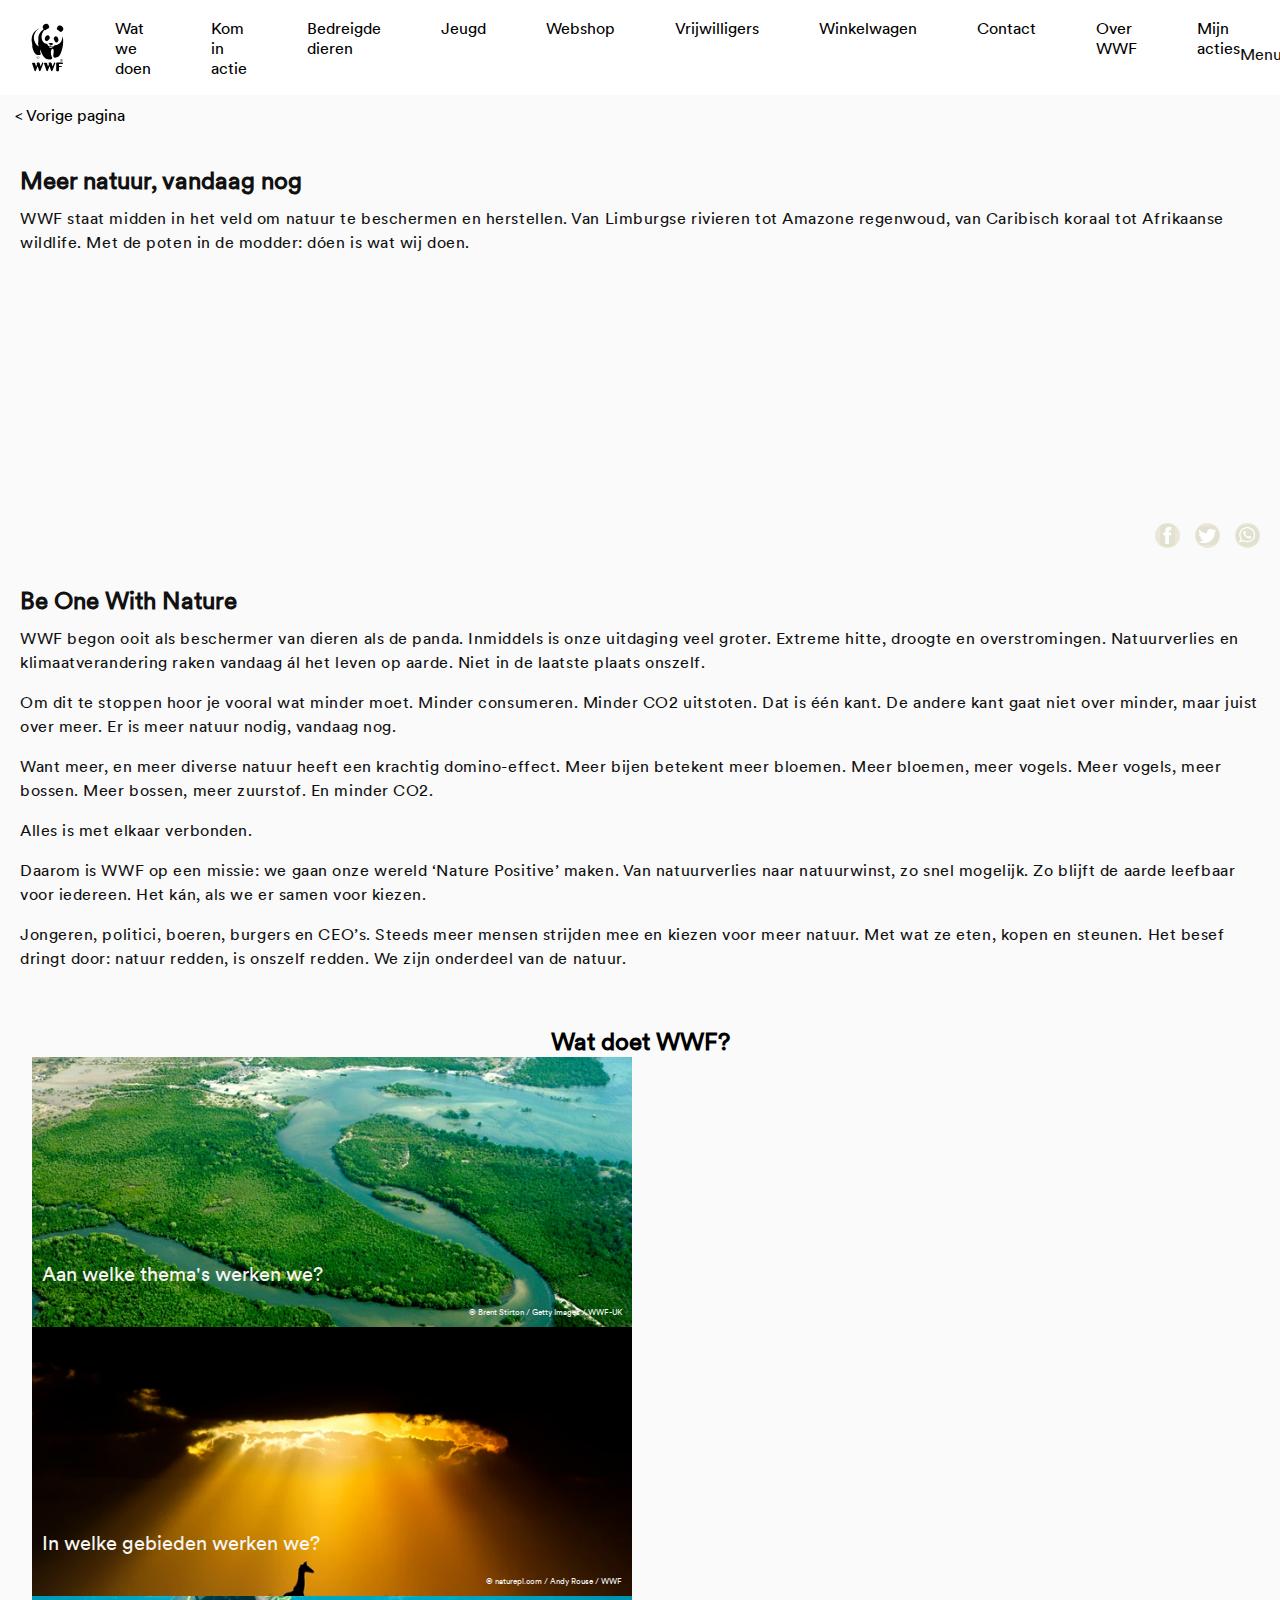
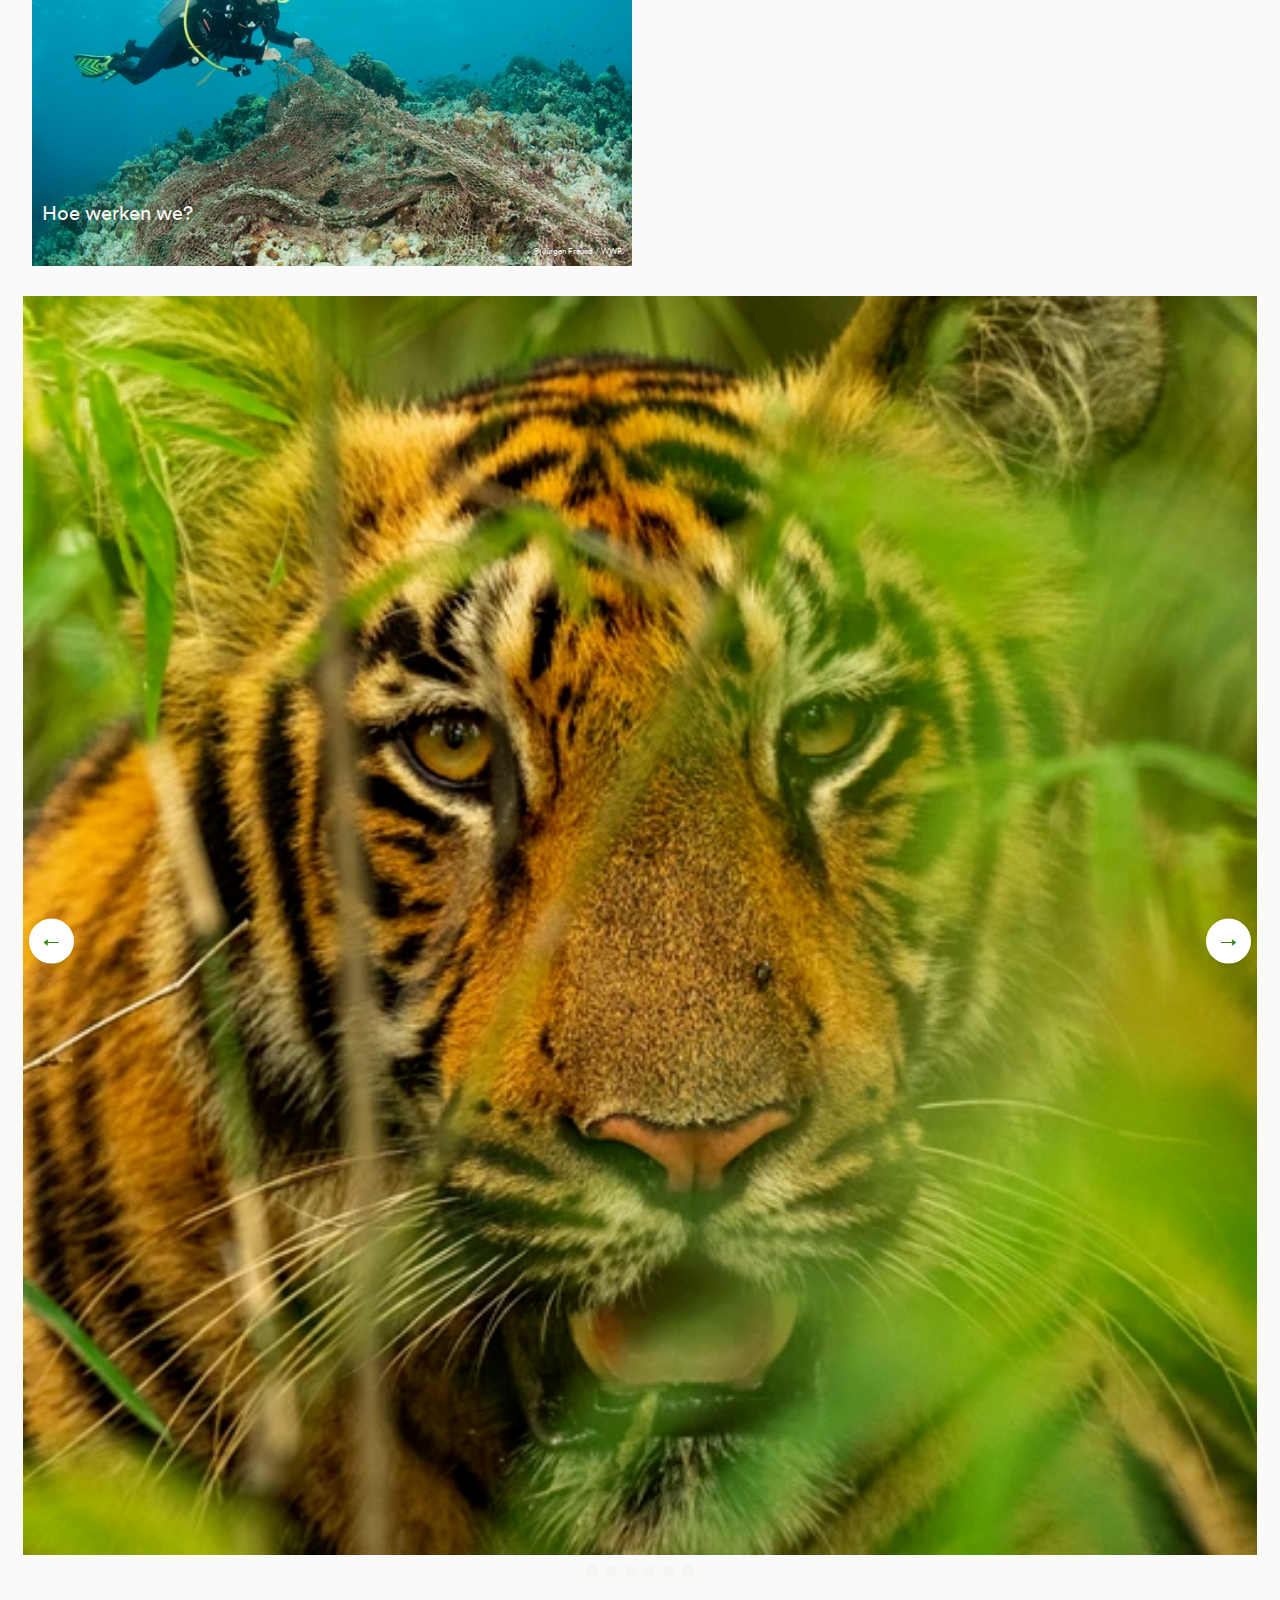
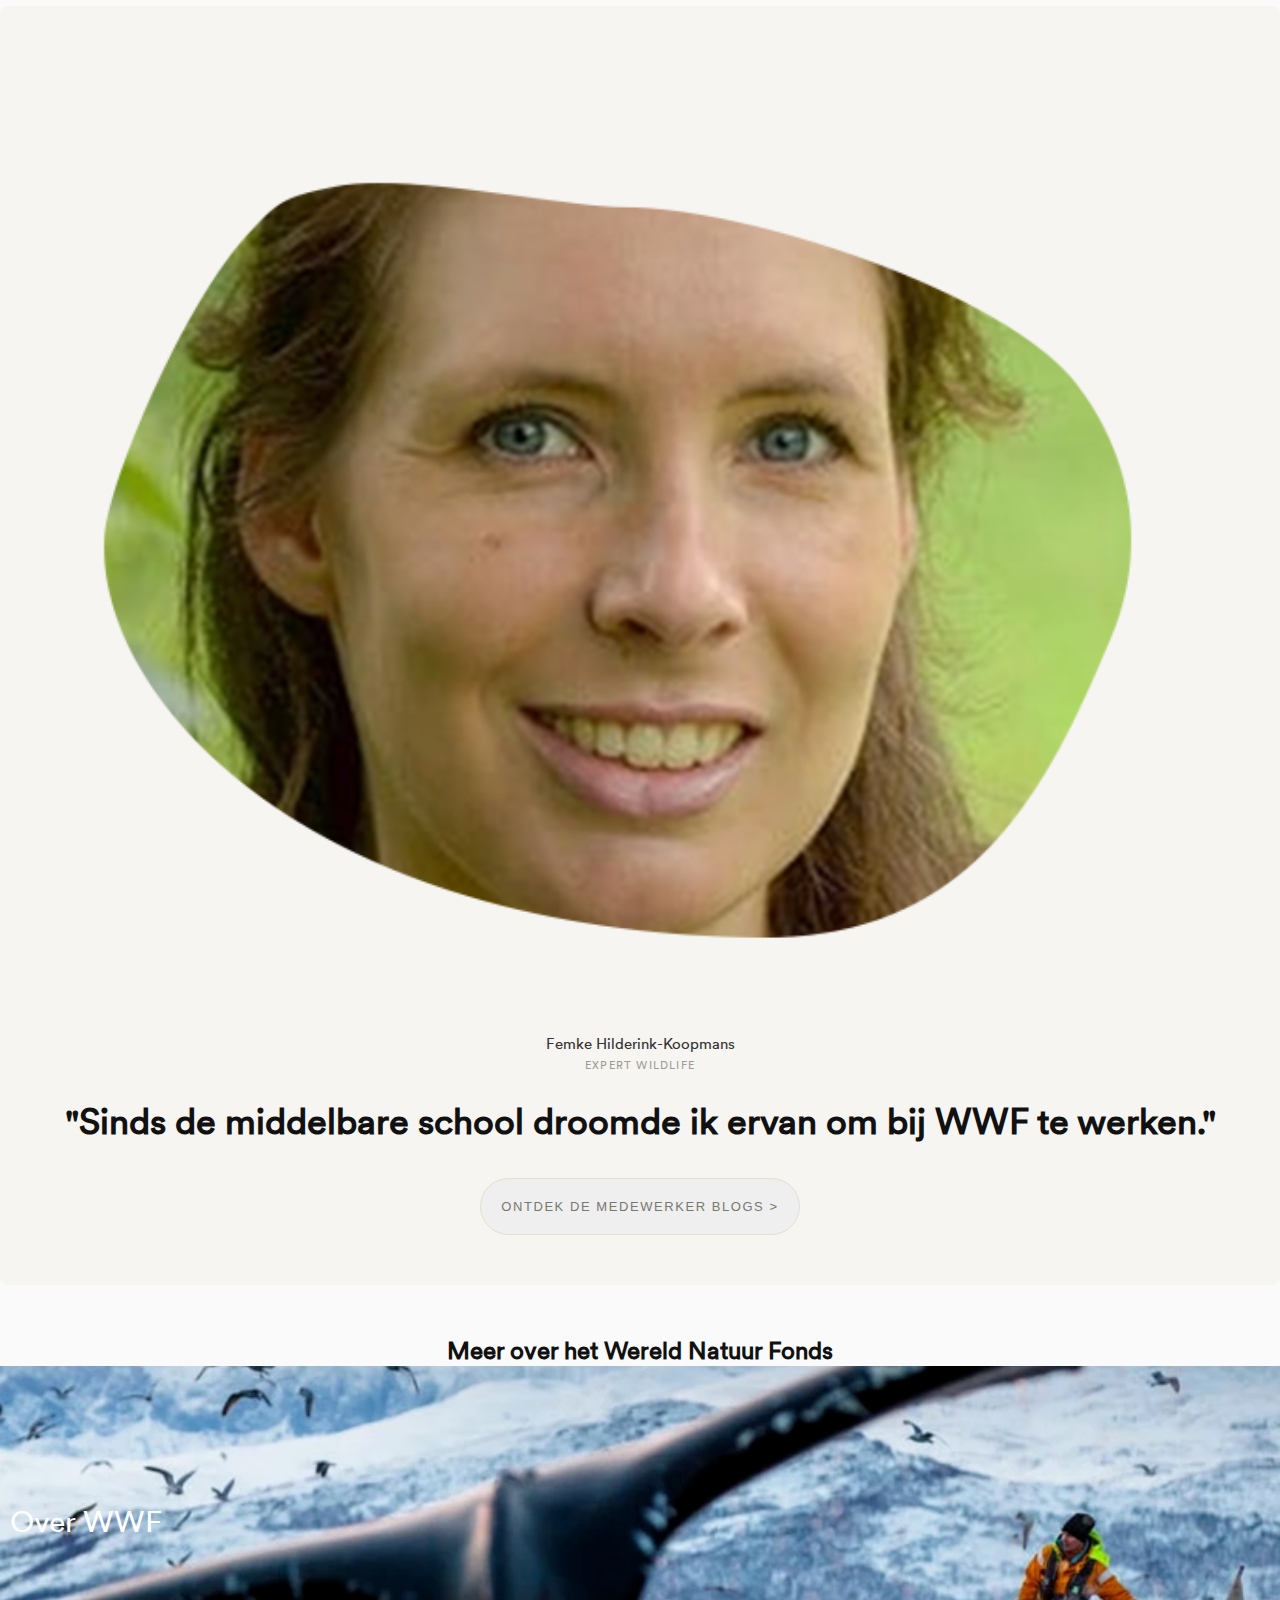
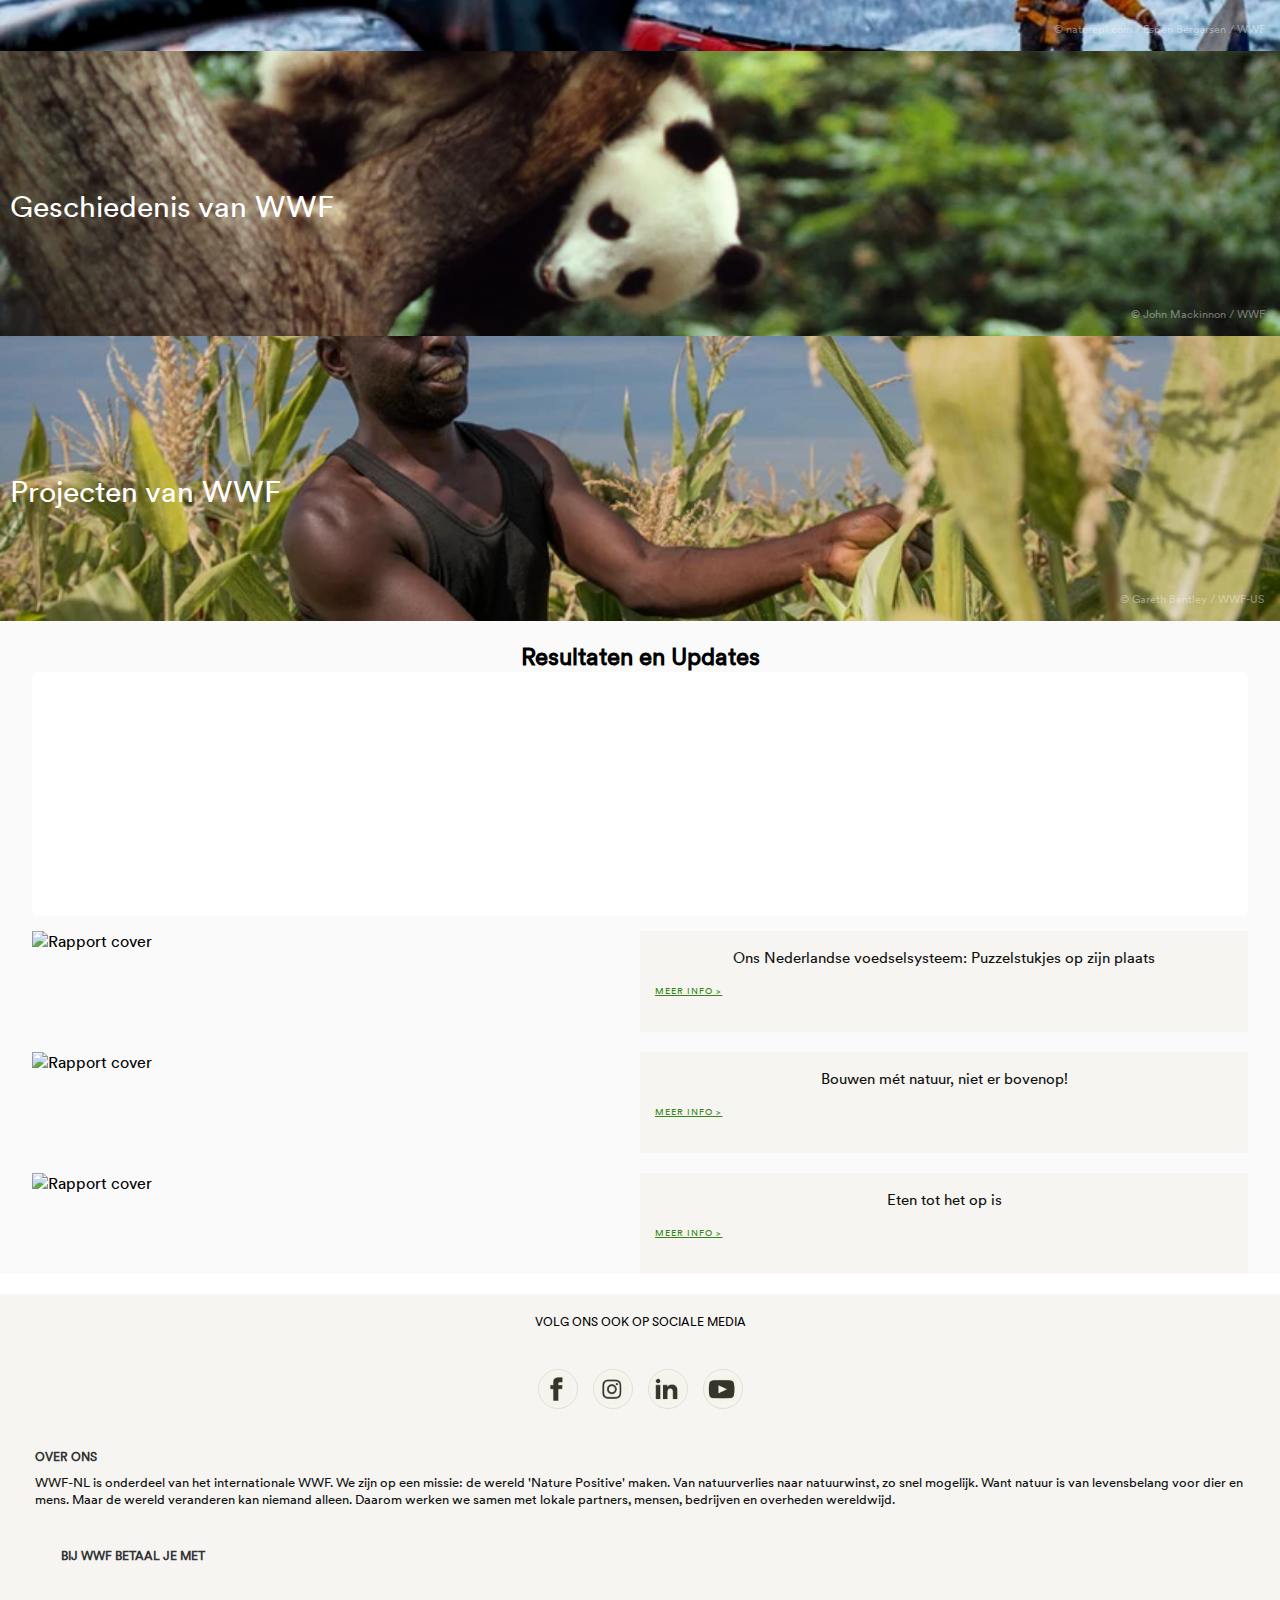
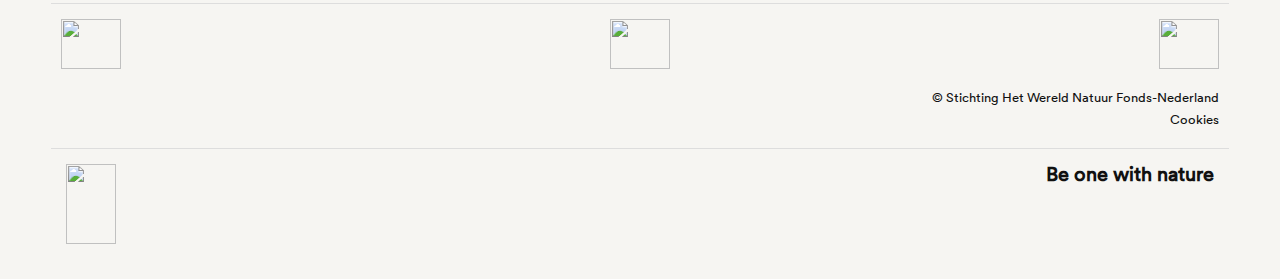
==== commit f7a62efd: "hfkhgc" ====
--- a/WatWeDoen.html
+++ b/WatWeDoen.html
@@ -68,7 +68,7 @@
                 Met de poten in de modder: dóen is wat wij doen.</p>
         </div>
 
-        <iframe width="100%" height="225" src="https://www.youtube.com/embed/gVpAsUDJYRM?si=jO0dI3zSf3PmCmvN" title="YouTube video player" frameborder="0" allow="accelerometer; autoplay; clipboard-write; encrypted-media; gyroscope; picture-in-picture; web-share" referrerpolicy="strict-origin-when-cross-origin" allowfullscreen></iframe>
+        <iframe width="400" height="225" src="https://www.youtube.com/embed/gVpAsUDJYRM?si=jO0dI3zSf3PmCmvN" title="YouTube video player" frameborder="0" allow="accelerometer; autoplay; clipboard-write; encrypted-media; gyroscope; picture-in-picture; web-share" referrerpolicy="strict-origin-when-cross-origin" allowfullscreen></iframe>
 
         <!-- deelknoppen -->
         <div class="social-share2">
--- a/styles/style.css
+++ b/styles/style.css
@@ -1138,6 +1138,9 @@
   font-weight: 300;
 }
 
+iframe {
+  padding: 0px 20px 20px 20px;
+}
 
 /****************/
 /* share buttons */
@@ -1154,7 +1157,7 @@
   width: 25px;
   height: 25px;
   border-radius: 50%;
-  background-color: var(--bijna-wit);
+  background-color: var(--zand-wit);
   display: flex;
   align-items: center;
   justify-content: center;
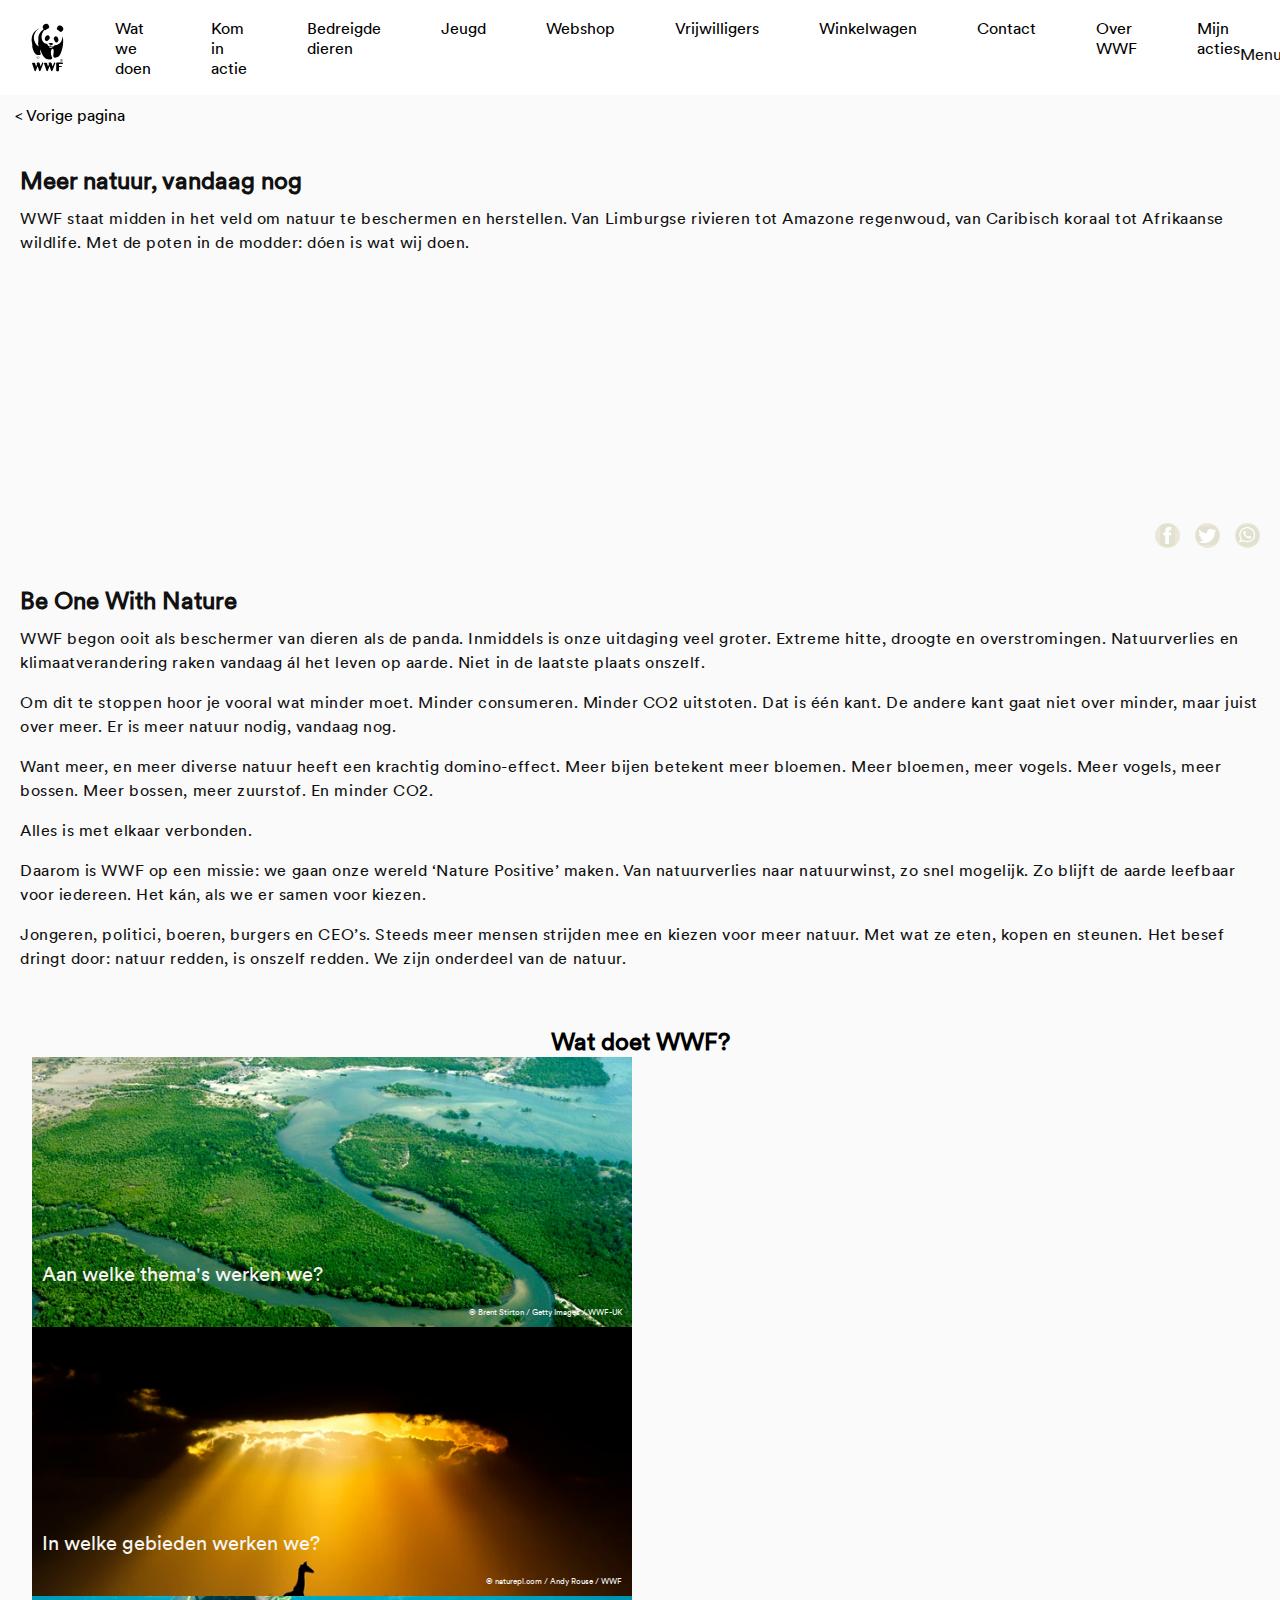
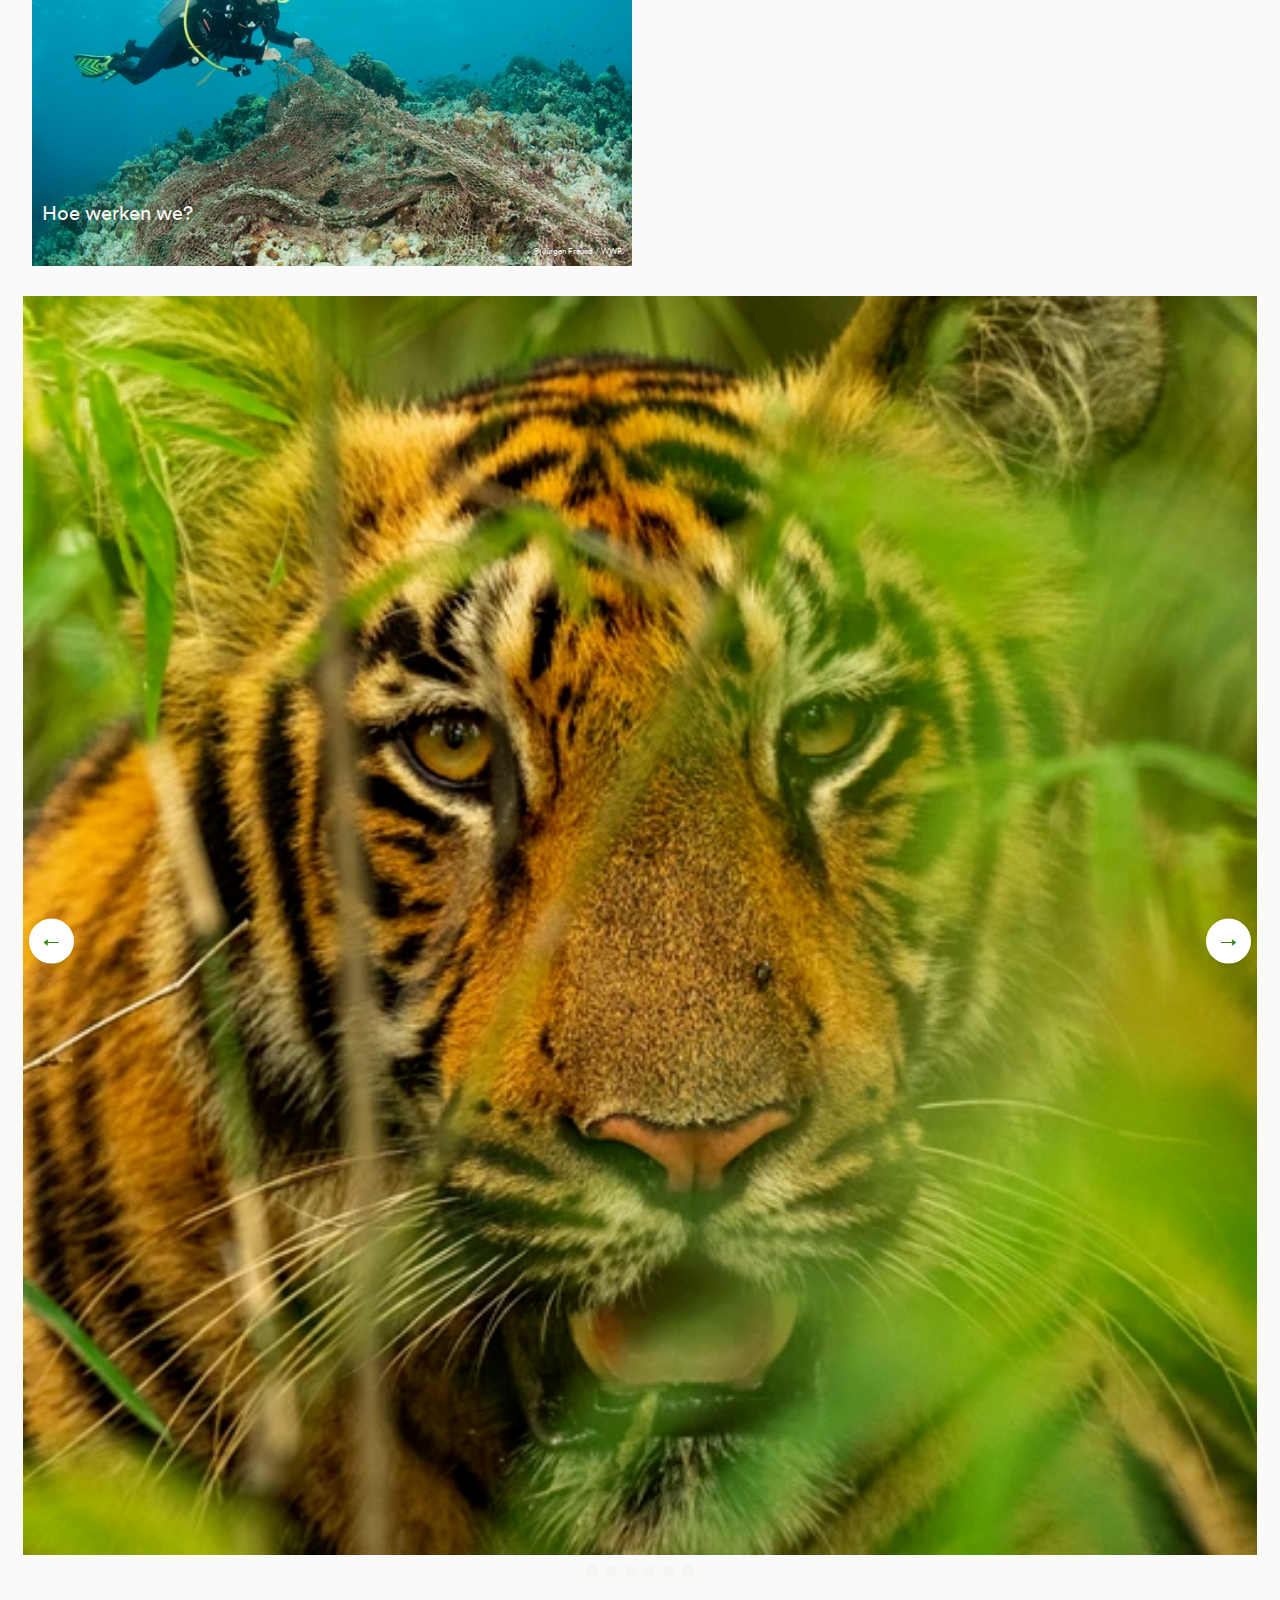
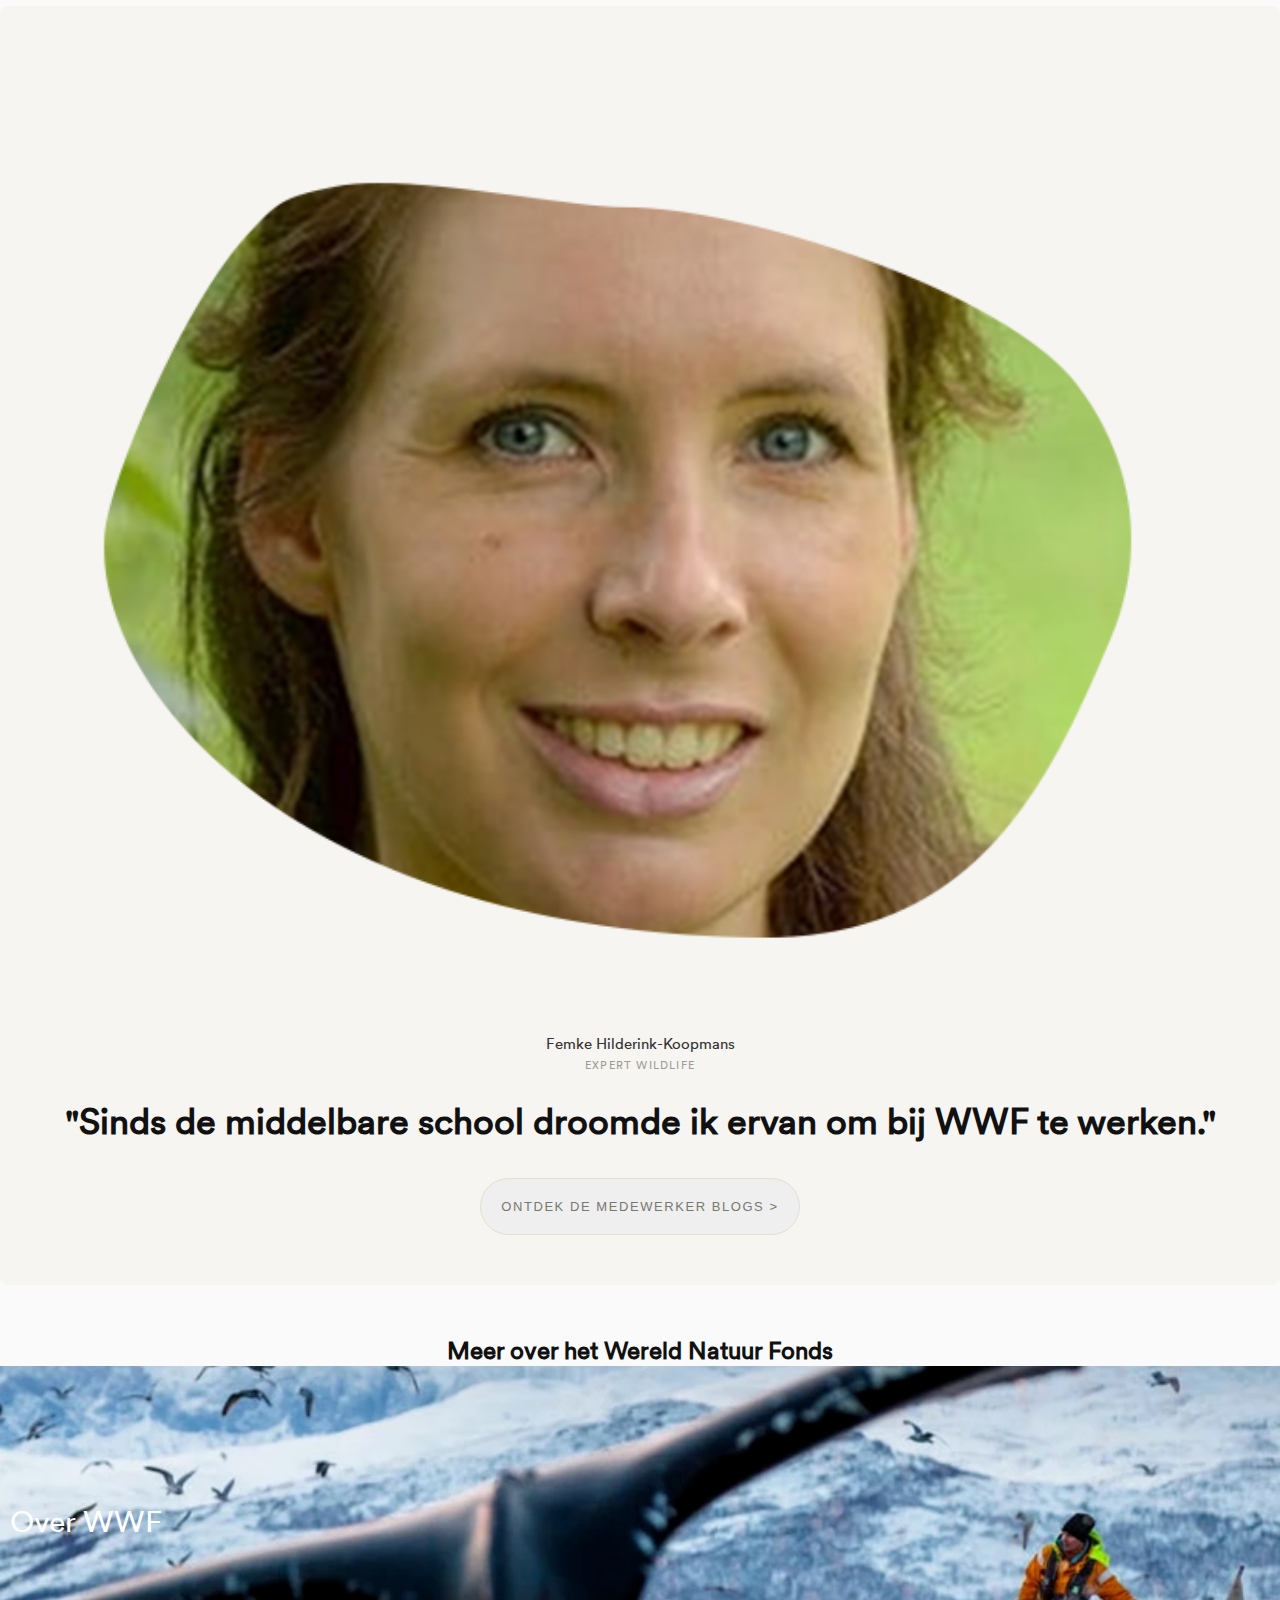
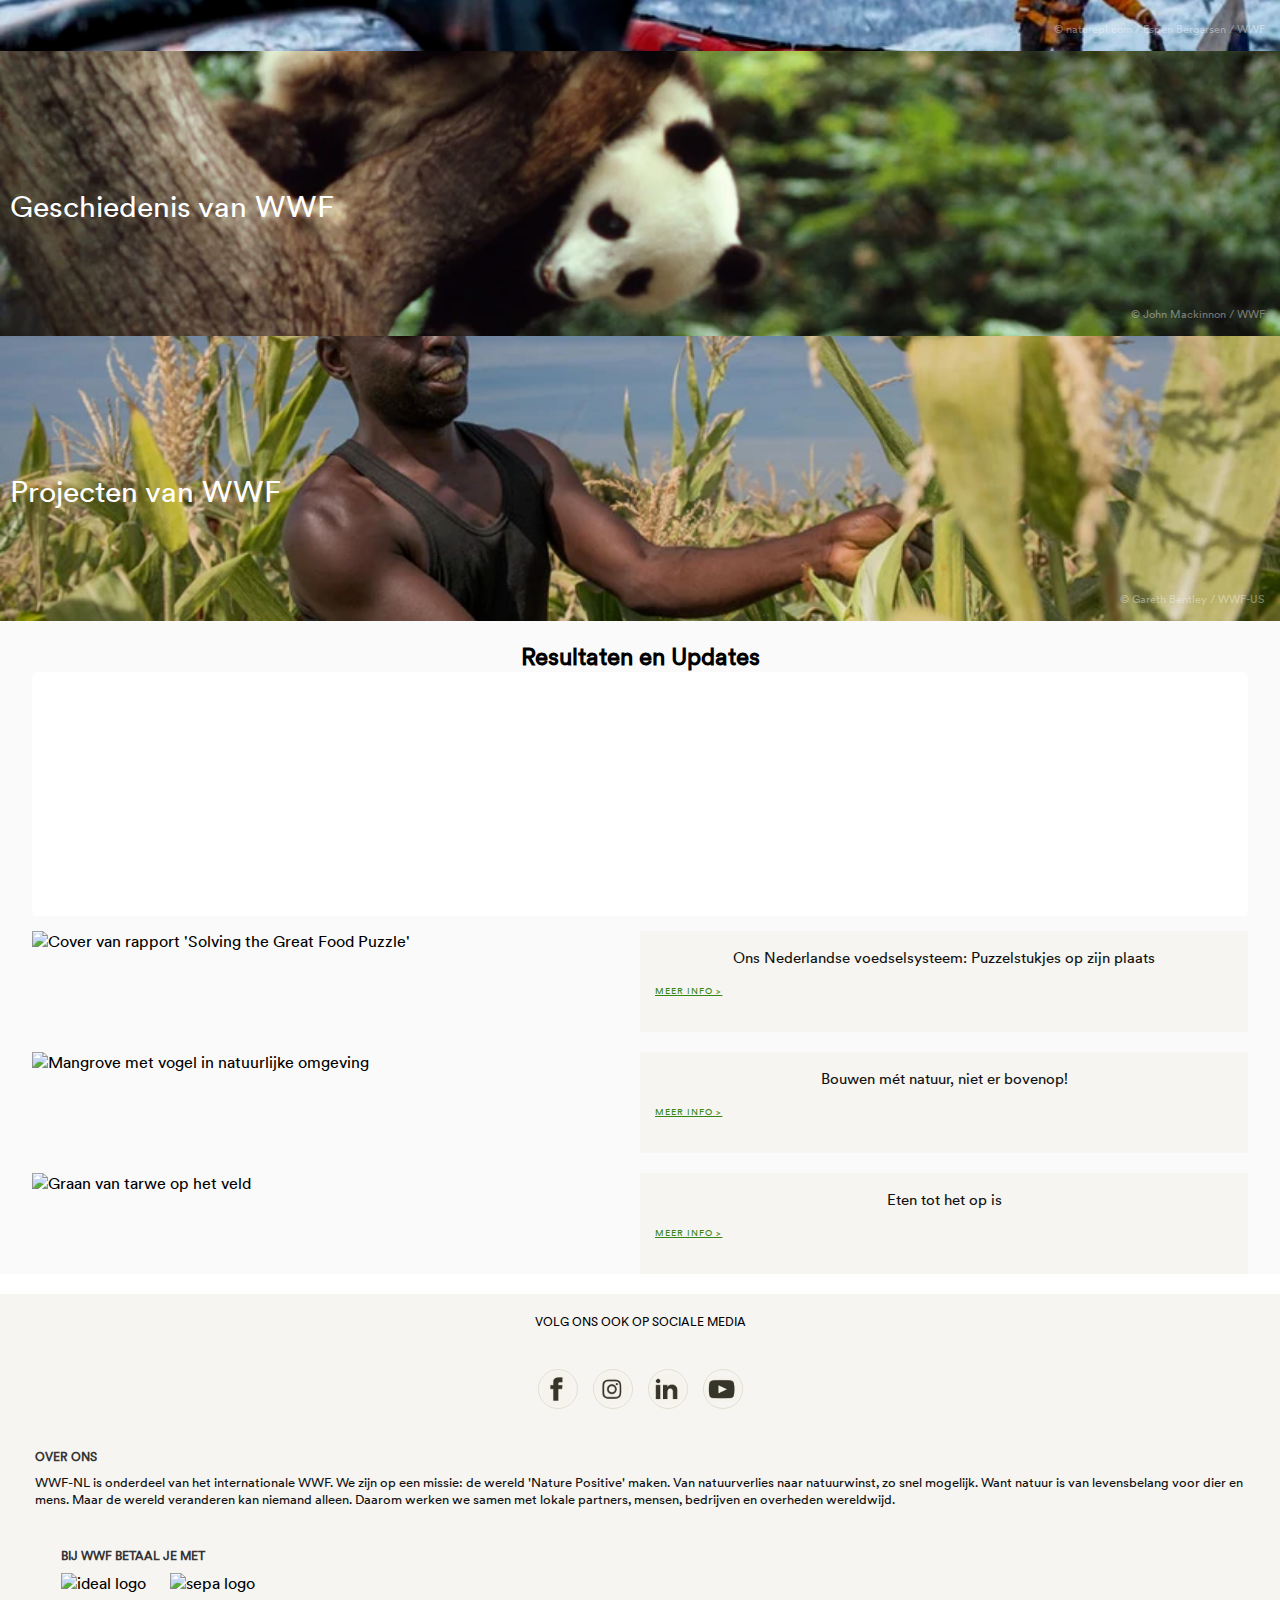
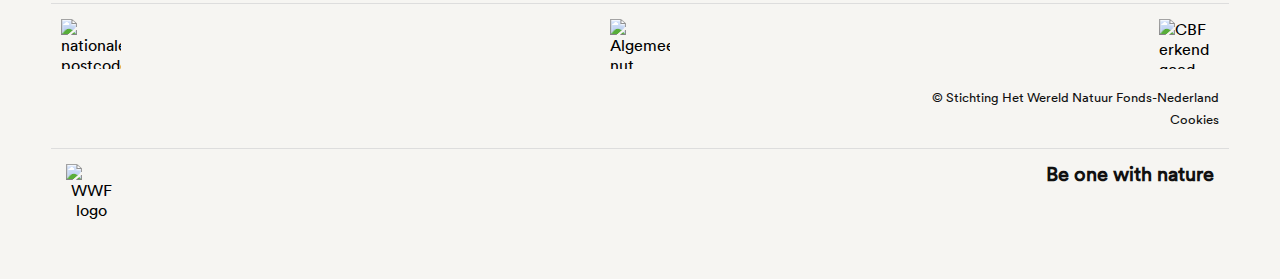
==== commit ed5febee: "dfghjkwagef" ====
--- a/WatWeDoen.html
+++ b/WatWeDoen.html
@@ -68,23 +68,23 @@
                 Met de poten in de modder: dóen is wat wij doen.</p>
         </div>
 
-        <iframe width="400" height="225" src="https://www.youtube.com/embed/gVpAsUDJYRM?si=jO0dI3zSf3PmCmvN" title="YouTube video player" frameborder="0" allow="accelerometer; autoplay; clipboard-write; encrypted-media; gyroscope; picture-in-picture; web-share" referrerpolicy="strict-origin-when-cross-origin" allowfullscreen></iframe>
+        <iframe width="400" height="225" src="https://www.youtube.com/embed/gVpAsUDJYRM?si=jO0dI3zSf3PmCmvN" title="YouTube video player" allow="accelerometer; autoplay; clipboard-write; encrypted-media; gyroscope; picture-in-picture; web-share" referrerpolicy="strict-origin-when-cross-origin" allowfullscreen></iframe>
 
         <!-- deelknoppen -->
         <div class="social-share2">
             <a href="http://www.facebook.com/sharer.php?u=https://www.wwf.nl/webshop/kleding-accessoires/schoenen-en-sokken/retro-sportsokken-zwart-met-panda-logo-maat-35-40"
                 target="_blank" class="icon facebook" aria-label="Deel op Facebook">
-                <img src="images/facebook-icon.png" alt="Facebook">
+                <img src="images/facebook-icon.png" alt="Facebook logo">
             </a>
 
             <a href="https://twitter.com/share?url=https://www.wwf.nl/webshop/kleding-accessoires/schoenen-en-sokken/retro-sportsokken-zwart-met-panda-logo-maat-35-40"
                 target="_blank" class="icon twitter" aria-label="Deel op Twitter">
-                <img src="images/twitter-icon.png" alt="Twitter">
+                <img src="images/twitter-icon.png" alt="Twitter logo">
             </a>
 
             <a href="https://www.wwf.nl/webshop/kleding-accessoires/schoenen-en-sokken/retro-sportsokken-zwart-met-panda-logo-maat-35-40"
                 target="_blank" class="icon whatsapp" aria-label="Deel via WhatsApp">
-                <img src="images/whatsapp-icon.png" alt="WhatsApp">
+                <img src="images/whatsapp-icon.png" alt="WhatsApp logo">
             </a>
         </div>
 
@@ -208,7 +208,7 @@
             <!-- Eerste blok -->
             <div class="ContentContainer">
                 <img src="https://www.wwf.nl/globalassets/afbeeldingen/illustraties--infographics/coversvoorkanten/cover-rapport-solving-the-great-food-puzzle-mockup.jpg?format=webp&mode=crop&autorotate=true&upscale=False&height=254&width=400"
-                    alt="Rapport cover">
+                    alt="Cover van rapport 'Solving the Great Food Puzzle'">
 
                 <div class="nederlandsVoedselsysteem">
                     <h2>Ons Nederlandse voedselsysteem: Puzzelstukjes op zijn plaats </h2>
@@ -219,7 +219,7 @@
             <!-- Tweede blok -->
             <div class="ContentContainer">
                 <img src="https://www.wwf.nl/globalassets/afbeeldingen/blog/evita/mangrove-en-vogel.jpg?format=webp&mode=crop&autorotate=true&upscale=False&height=254&width=400"
-                    alt="Rapport cover">
+                    alt="Mangrove met vogel in natuurlijke omgeving">
 
                 <div class="nederlandsVoedselsysteem">
                     <h2>Bouwen mét natuur, niet er bovenop!</h2>
@@ -230,7 +230,7 @@
             <!-- Derde blok -->
             <div class="ContentContainer">
                 <img src="https://www.wwf.nl/globalassets/afbeeldingen/onze-focus/food/graan-tarwe.jpg?format=webp&mode=crop&autorotate=true&upscale=False&height=254&width=400"
-                    alt="Rapport cover">
+                    alt="Graan van tarwe op het veld">
 
                 <div class="nederlandsVoedselsysteem">
                     <h2>Eten tot het op is</h2>
@@ -243,68 +243,69 @@
     </main>
     <footer>
         <section>
-            <p>VOLG ONS OOK OP SOCIALE MEDIA</p>
-            <!-- deelknoppen -->
-            <div class="social-footer">
-                <a href="http://www.facebook.com/sharer.php?u=https://www.wwf.nl/webshop/kleding-accessoires/schoenen-en-sokken/retro-sportsokken-zwart-met-panda-logo-maat-35-40"
-                    target="_blank" class="icon facebook" aria-label="Deel op Facebook">
-                    <img src="images/facebook-icon2.png" alt="Facebook">
-                </a>
-
-                <a href="https://www.instagram.com/wereldnatuurfonds" target="_blank" class="icon instagram"
-                    aria-label="Deel op Twitter">
-                    <img src="images/insta-icon.png" alt="Instagram">
-                </a>
-
-                <a href="http://www.linkedin.com/company/2324848" target="_blank" class="icon linkedin"
-                    aria-label="Deel via WhatsApp">
-                    <img src="images/linkedin-icon.png" alt="Linkedin">
-                </a>
-
-                <a href="http://www.youtube.com/user/WWFNetherlands" target="_blank" class="icon YouTube"
-                    aria-label="Deel via WhatsApp">
-                    <img src="images/youTube-icon.png" alt="YouTube">
-                </a>
-            </div>
-
-            <section class="over-ons-footer">
-                <h2>OVER ONS</h2>
-                <p>WWF-NL is onderdeel van het internationale WWF. We zijn op een missie: de wereld 'Nature Positive' maken.
-                    Van natuurverlies naar natuurwinst, zo snel mogelijk. Want natuur is van levensbelang voor dier en mens.
-                    Maar de wereld veranderen kan niemand alleen. Daarom werken we samen met lokale partners, mensen,
-                    bedrijven en overheden wereldwijd.</p>
-            </section>
-
-            <section class="betalen">
-                <h2>BIJ WWF BETAAL JE MET</h2>
-
-                <img src="https://www.wwf.nl/Content/dist/img/logos/ideal.svg" alt="">
-                <img src="https://www.wwf.nl/Content/dist/img/logos/sepa.png" alt="">
-            </section>
-        </section>
-
+          <p>VOLG ONS OOK OP SOCIALE MEDIA</p>
+          <!-- deelknoppen -->
+          <div class="social-footer">
+            <a href="http://www.facebook.com/sharer.php?u=https://www.wwf.nl/webshop/kleding-accessoires/schoenen-en-sokken/retro-sportsokken-zwart-met-panda-logo-maat-35-40"
+              target="_blank" class="icon facebook" aria-label="Deel op Facebook">
+              <img src="images/facebook-icon2.png" alt="Facebook logo">
+            </a>
+    
+            <a href="https://www.instagram.com/wereldnatuurfonds" target="_blank" class="icon instagram"
+              aria-label="Deel op Instagram">
+              <img src="images/insta-icon.png" alt="Instagram logo">
+            </a>
+    
+            <a href="http://www.linkedin.com/company/2324848" target="_blank" class="icon linkedin"
+              aria-label="Deel op linkedin">
+              <img src="images/linkedin-icon.png" alt="Linkedin logo">
+            </a>
+    
+            <a href="http://www.youtube.com/user/WWFNetherlands" target="_blank" class="icon YouTube"
+              aria-label="Deel via WhatsApp">
+              <img src="images/youTube-icon.png" alt="YouTube logo">
+            </a>
+          </div>
+    
+          <section class="over-ons-footer">
+            <h2>OVER ONS</h2>
+            <p>WWF-NL is onderdeel van het internationale WWF. We zijn op een missie: de wereld 'Nature Positive' maken. Van
+              natuurverlies naar natuurwinst, zo snel mogelijk. Want natuur is van levensbelang voor dier en mens. Maar de
+              wereld veranderen kan niemand alleen. Daarom werken we samen met lokale partners, mensen, bedrijven en
+              overheden
+              wereldwijd.</p>
+          </section>
+    
+          <section class="betalen">
+            <h2>BIJ WWF BETAAL JE MET</h2>
+    
+            <img src="https://www.wwf.nl/Content/dist/img/logos/ideal.svg" alt="ideal logo">
+            <img src="https://www.wwf.nl/Content/dist/img/logos/sepa.png" alt="sepa logo">
+          </section>
+        </section>
+    
         <section class="sponsoren">
-            <div class="sponsoren-images">
-                <img src="https://www.wwf.nl/globalassets/afbeeldingen/logos-en-iconen/partners-footer/npl_logo_2022.png"
-                    alt="">
-                <img src="https://www.wwf.nl/globalassets/afbeeldingen/logos-en-iconen/partners-footer/wwf-logo-anbi.png"
-                    alt="">
-                <img src="https://www.wwf.nl/globalassets/afbeeldingen/logos-en-iconen/partners-footer/logo_erkend_goed_doel_rgb.png"
-                    alt="">
-            </div>
-            <p>© Stichting Het Wereld Natuur Fonds-Nederland</p>
-            <a href="#">Cookies</a>
-        </section>
-
-
-
-
+          <div class="sponsoren-images">
+            <img src="https://www.wwf.nl/globalassets/afbeeldingen/logos-en-iconen/partners-footer/npl_logo_2022.png"
+              alt="nationale postcode loterij logo">
+            <img src="https://www.wwf.nl/globalassets/afbeeldingen/logos-en-iconen/partners-footer/wwf-logo-anbi.png"
+              alt="Algemeen nut beogende instelling logo">
+            <img
+              src="https://www.wwf.nl/globalassets/afbeeldingen/logos-en-iconen/partners-footer/logo_erkend_goed_doel_rgb.png"
+              alt="CBF erkend goed doel">
+          </div>
+          <p>© Stichting Het Wereld Natuur Fonds-Nederland</p>
+          <a href="#">Cookies</a>
+        </section>
+    
+    
+    
+    
         <section class="footerLogo">
-            <img src="https://www.wwf.nl/Content/dist/img/logo-footer.svg" alt="">
-            <h2>Be one with nature</h2>
-        </section>
-
-    </footer>
-</body>
-
-</html>+          <img src="https://www.wwf.nl/Content/dist/img/logo-footer.svg" alt="WWF logo">
+          <h2>Be one with nature</h2>
+        </section>
+      </footer>
+    </body>
+    
+    </html>--- a/styles/style.css
+++ b/styles/style.css
@@ -1140,6 +1140,7 @@
 
 iframe {
   padding: 0px 20px 20px 20px;
+  border: none;
 }
 
 /****************/
@@ -1384,24 +1385,29 @@
   padding: 5px;
 }
 
-.MeerInfo div {
-  display: flex;
-  flex-direction: column;
-  gap: 0;
-}
-
 .Over {
   background-image: url("../images2/walvis.png");
 }
 
+.Over:has(> .footer-text) {
+  background-size: cover;
+}
+
 .Geschiedenis {
   background-image: url("../images2/panda.png");
 }
 
+.Geschiedenis:has(> .footer-text) {
+  background-size: cover;
+}
+
 .Projecten {
   background-image: url("../images2/mais-boer.png");
 }
 
+.Projecten:has(> .footer-text) {
+  background-size: cover;
+}
 
 /******************/
 /* resultaten en updates */
@@ -1416,7 +1422,7 @@
 }
 
 .Bonenatlas {
-  text-align: flex-start;
+  text-align: left;
   padding: 20px;
   background-color: var(--wit);
   max-width: 100%;
